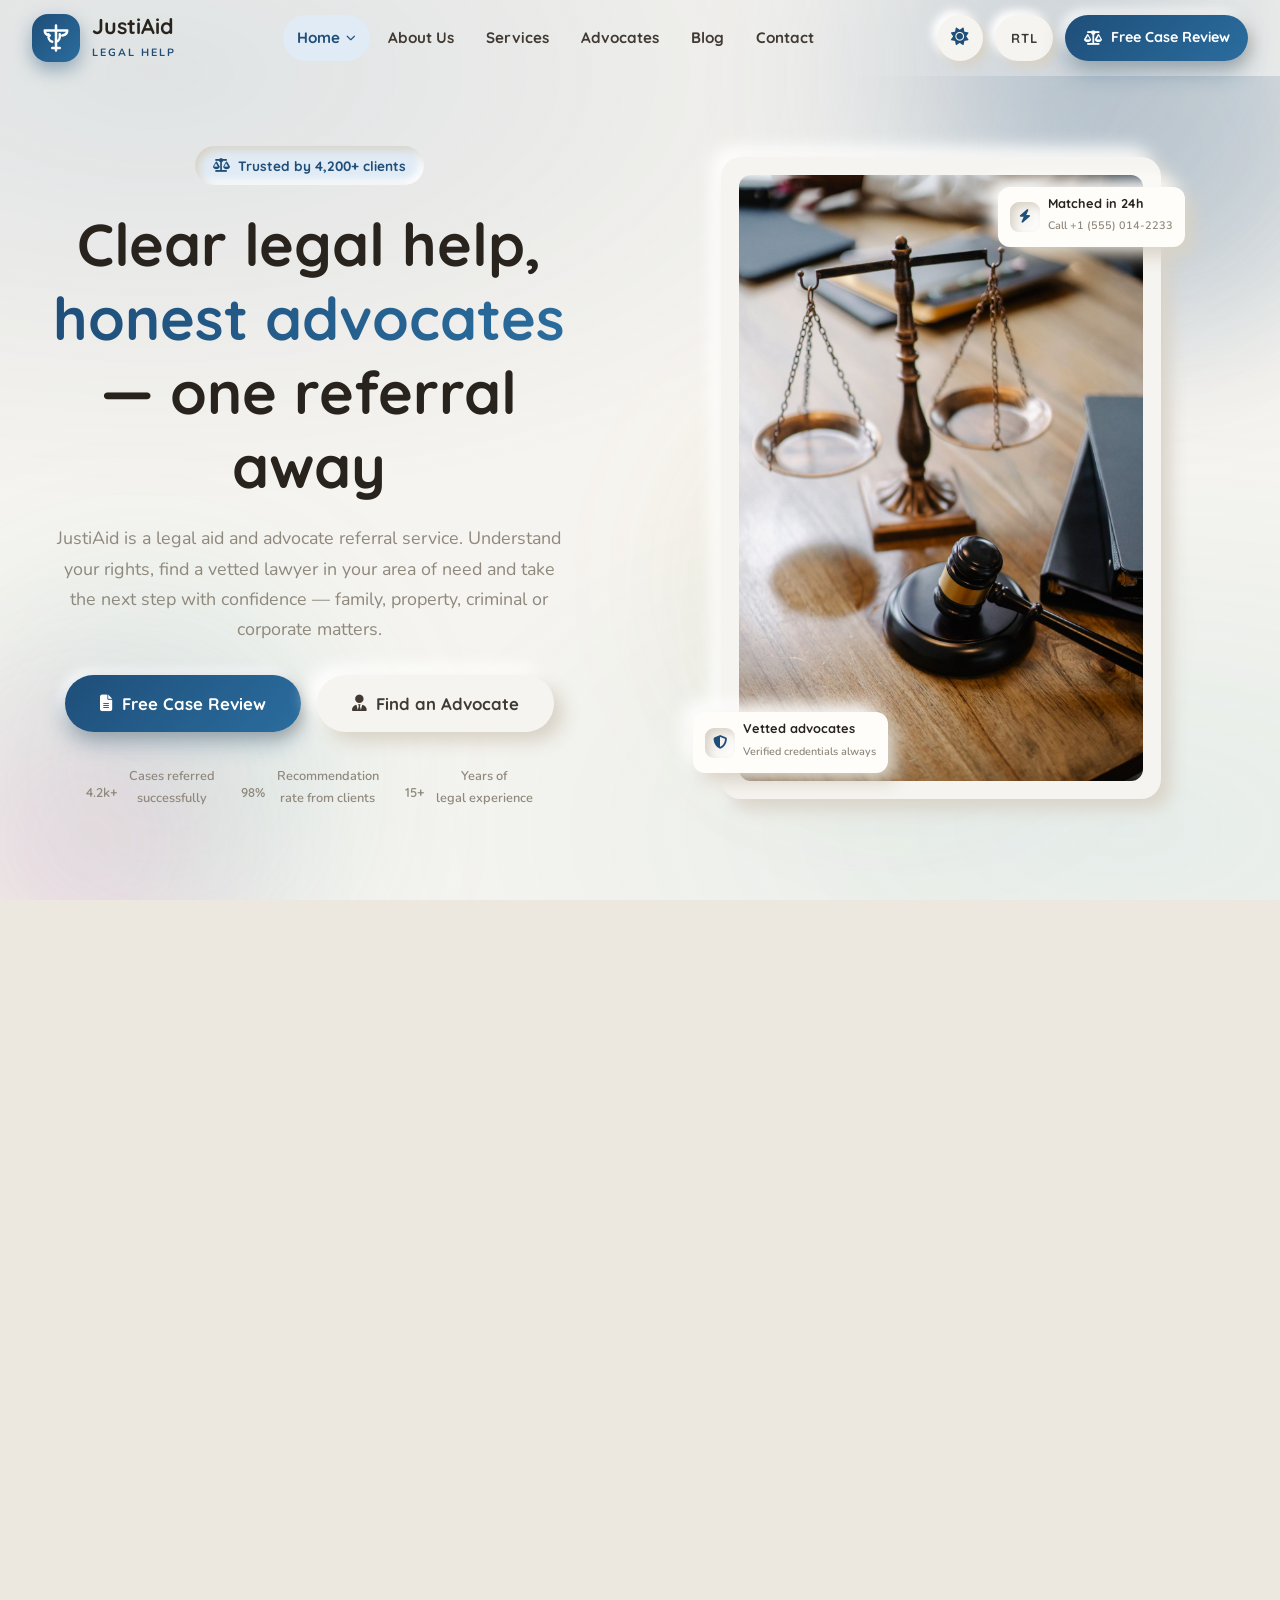
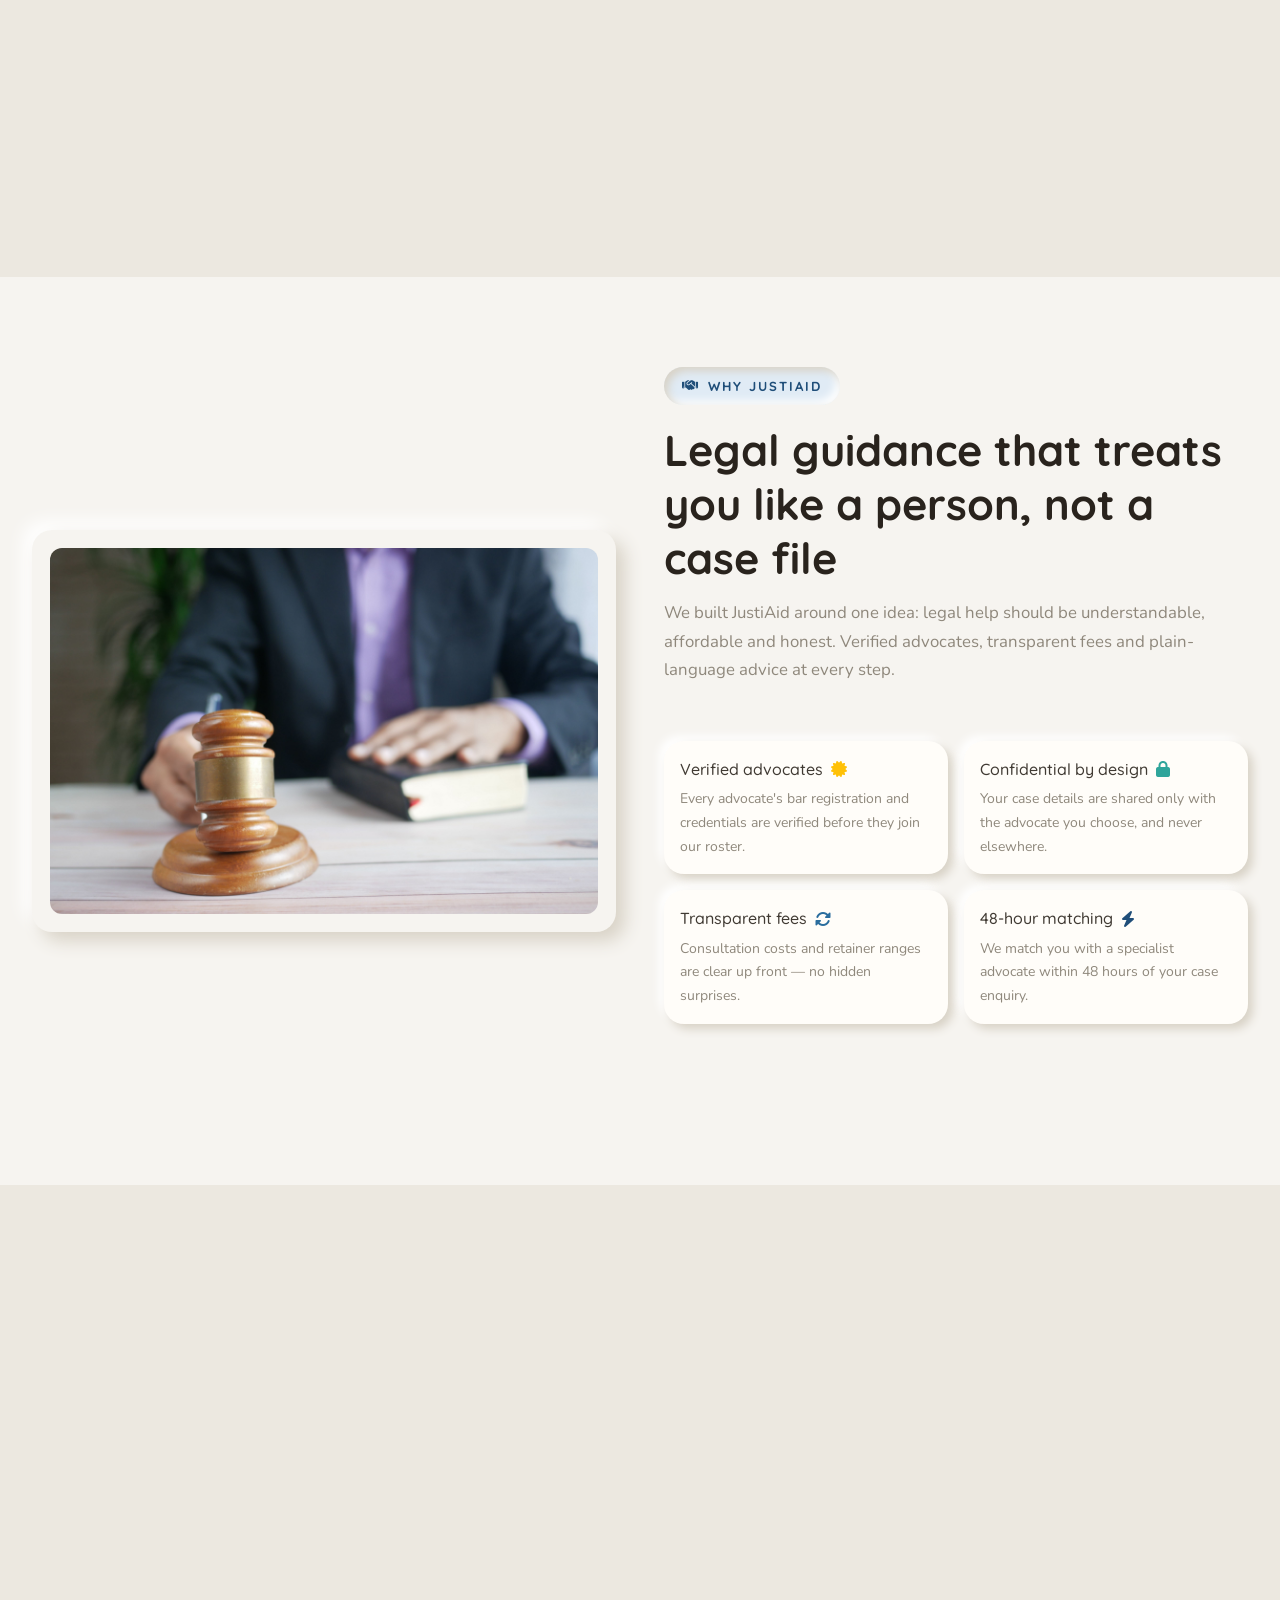
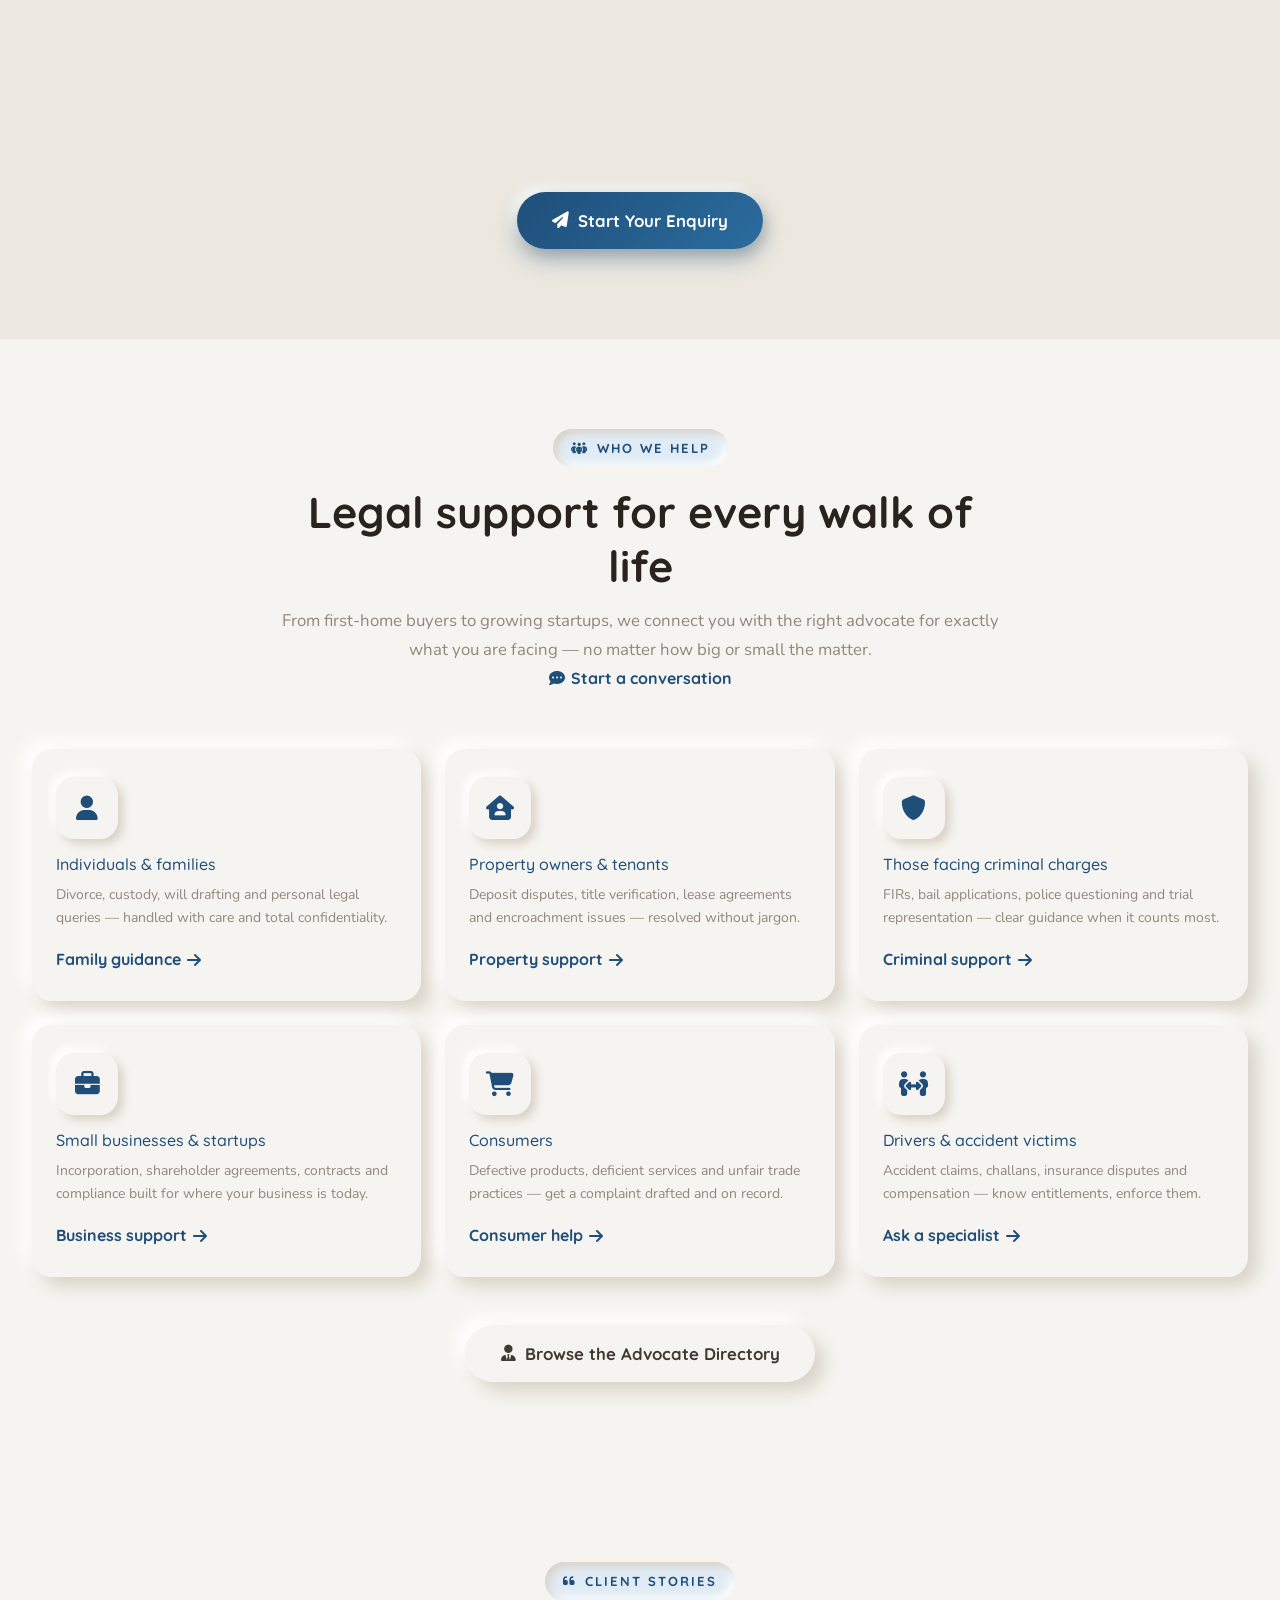
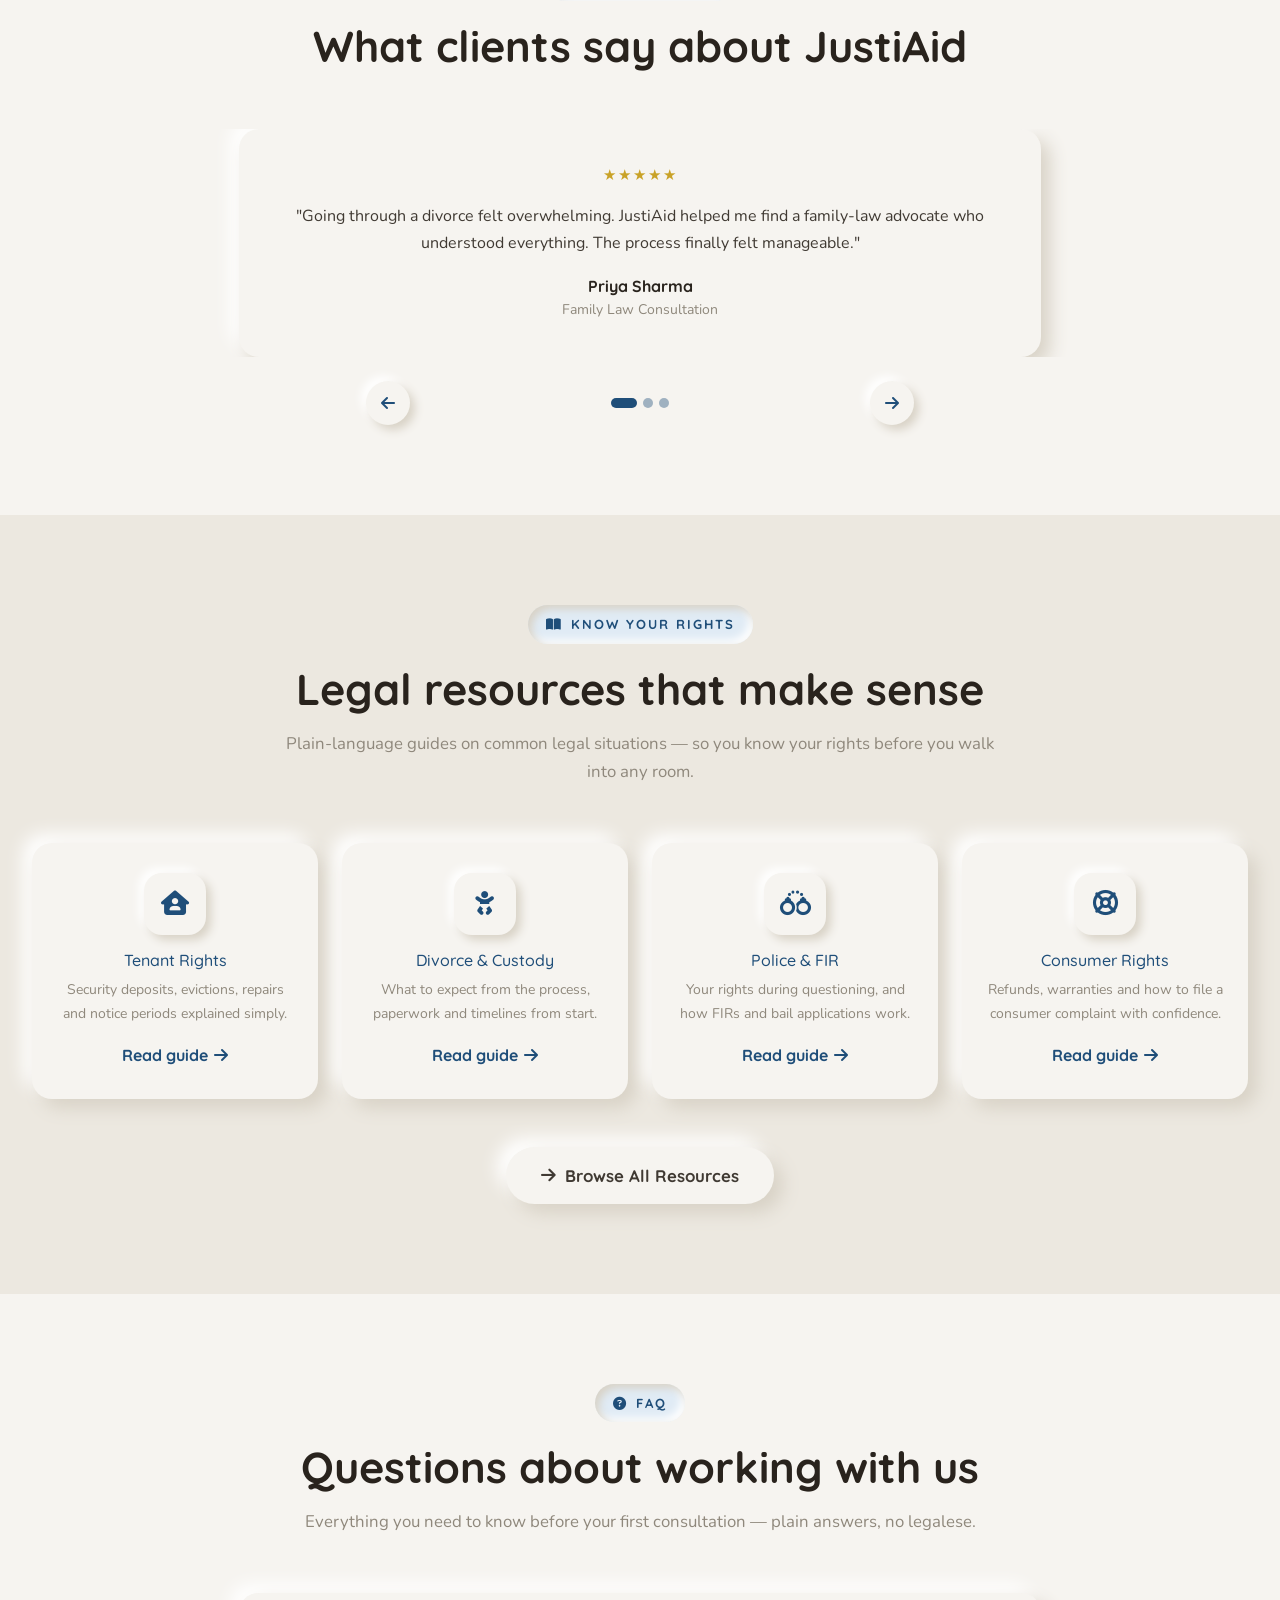
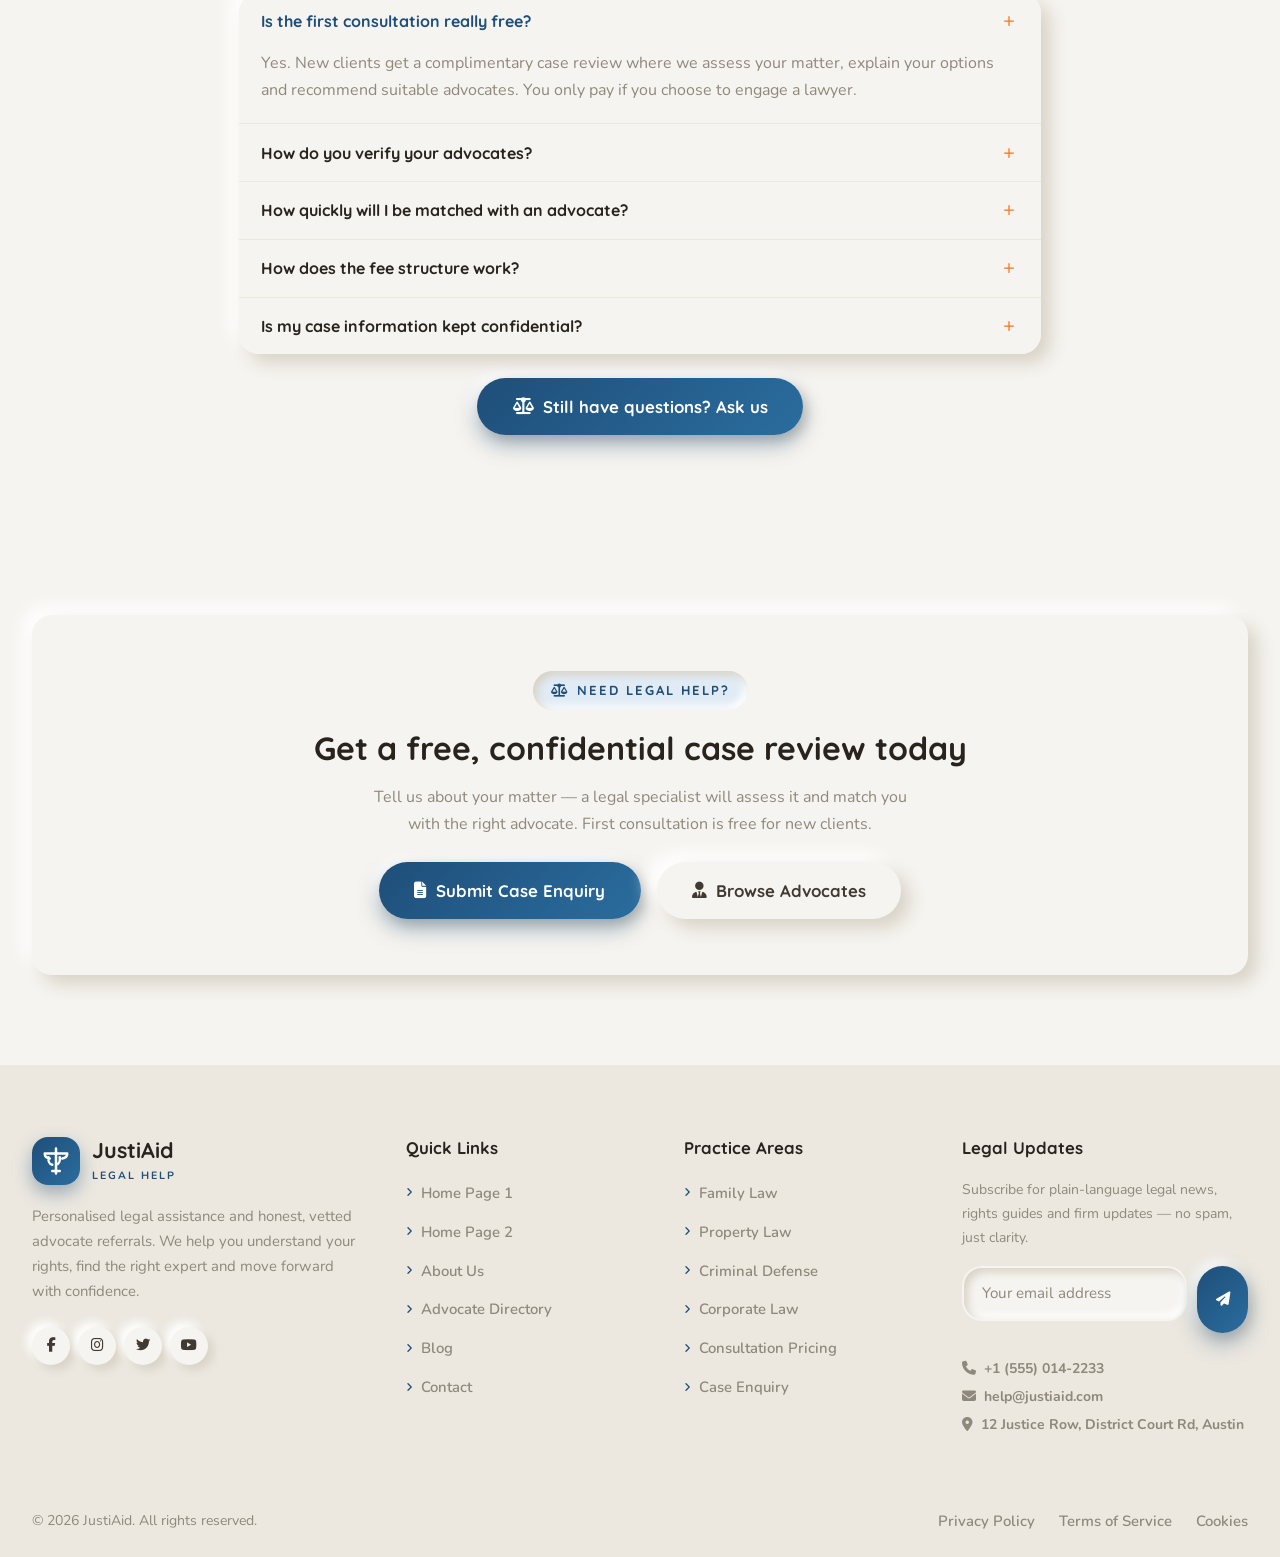
==== index.html @ cabdffeb "Initial commit" ====
<!DOCTYPE html>
<html lang="en">

<head>
  <meta charset="UTF-8">
  <meta name="viewport" content="width=device-width, initial-scale=1.0">
  <title>JustiAid — Legal Aid &amp; Advocate Referral Service | Home Page 1</title>
  <meta name="description"
    content="JustiAid legal aid template. Personalised legal assistance, vetted advocate referrals, family, property, criminal and corporate law. Neumorphic, responsive, RTL-ready HTML template.">
  <meta name="keywords" content="legal template, advocate referral, law firm, lawyer directory, legal aid, HTML template">
  <meta property="og:title" content="JustiAid — Legal Aid & Advocate Referral Template">
  <meta property="og:description"
    content="A modern multipurpose template for legal aid and advocate referral services. Light & dark, RTL-ready, fully responsive.">
  <meta property="og:type" content="website">
  <link rel="icon" type="image/svg+xml" href="assets/images/logo.svg">

  <script>
    (function () {
      var t = null;
      try { t = localStorage.getItem('theme'); } catch (e) { }
      if (!t) t = (window.matchMedia && window.matchMedia('(prefers-color-scheme: dark)').matches) ? 'dark' : 'light';
      document.documentElement.setAttribute('data-theme', t);
    })();
  </script>

  <!--
    RTL support: add dir="rtl" and the matching language code, e.g.
    <html lang="ar" dir="rtl">  — all pages are fully RTL-compatible.
  -->

  <link rel="preconnect" href="https://fonts.googleapis.com">
  <link rel="preconnect" href="https://fonts.gstatic.com" crossorigin>
  <link
    href="https://fonts.googleapis.com/css2?family=Nunito:wght@400;600;700;800&family=Quicksand:wght@500;600;700&display=swap"
    rel="stylesheet">
  <link href="https://cdn.jsdelivr.net/npm/bootstrap@5.3.3/dist/css/bootstrap.min.css" rel="stylesheet">
  <link href="https://cdnjs.cloudflare.com/ajax/libs/font-awesome/6.5.2/css/all.min.css" rel="stylesheet">
  <link href="css/style.css" rel="stylesheet">
</head>

<body data-page="home-1">

  <div class="aurora-bg" aria-hidden="true">
    <span class="wave w1"></span>
    <span class="wave w2"></span>
    <span class="wave w3"></span>
    <span class="wave w4"></span>
  </div>

  <div id="preloader" aria-hidden="true">
    <img class="preloader-paw" src="assets/images/logo.svg" alt="Loading">
  </div>

  <div id="navbar"></div>

  <main>
    <!-- ================= HERO ================= -->
    <section class="hero" aria-label="Welcome to JustiAid">
      <div class="paws-bg" aria-hidden="true">
        <span class="blob b1"></span>
        <span class="blob b2"></span>
      </div>
      <div class="container">
        <div class="hero-inner">
          <div class="hero-copy reveal">
            <span class="hero-eyebrow"><i class="fa-solid fa-scale-balanced"></i> Trusted by 4,200+ clients</span>
            <h1>Clear legal help, <span class="grad">honest advocates</span> — one referral away</h1>
            <p class="hero-lead">JustiAid is a legal aid and advocate referral service. Understand your rights, find a
              vetted lawyer in your area of need and take the next step with confidence — family, property, criminal or
              corporate matters.</p>
            <div class="hero-cta">
              <a class="btn btn-accent btn-lg" href="contact.html#enquiry"><i class="fa-solid fa-file-lines"></i> Free
                Case Review</a>
              <a class="btn btn-ghost btn-lg" href="advocate-directory.html"><i class="fa-solid fa-user-tie"></i> Find an
                Advocate</a>
            </div>
            <div class="hero-stats">
              <div class="hero-stat"><b><span data-count="4.2" data-suffix="k+">0</span></b><span>Cases
                  referred<br>successfully</span></div>
              <div class="hero-stat"><b><span data-count="98" data-suffix="%">0</span></b><span>Recommendation<br>rate
                  from clients</span></div>
              <div class="hero-stat"><b><span data-count="15" data-suffix="+">0</span></b><span>Years of<br>legal
                  experience</span></div>
            </div>
          </div>
          <div class="hero-visual reveal">
            <div class="neu">
              <img src="assets/images/hero-justice.jpg" alt="Illustration of the scales of justice, gavel and law books">
            </div>
            <div class="hero-float-wrap">
              <div class="hero-float f1">
                <span class="f-ico"><i class="fa-solid fa-shield-halved"></i></span>
                <span><b>Vetted advocates</b><small>Verified credentials always</small></span>
              </div>
              <div class="hero-float f2">
                <span class="f-ico"><i class="fa-solid fa-bolt"></i></span>
                <span><b>Matched in 24h</b><small><a href="tel:+15550142233" class="contact-link">Call +1 (555) 014-2233</a></small></span>
              </div>
            </div>
          </div>
        </div>
      </div>
    </section>

    <!-- ================= PRACTICE AREAS ================= -->
    <section class="section bg-soft" aria-label="Practice areas">
      <div class="container">
        <div class="sec-head reveal">
          <span class="sec-eyebrow"><i class="fa-solid fa-gavel"></i> What we cover</span>
          <h2>Practice areas we specialise in</h2>
          <p>From family disputes to corporate contracts, our advocates cover the matters that matter most to your life
            and business.</p>
        </div>
        <div class="row g-4">
          <div class="col-md-6 col-lg-4 reveal">
            <a class="card-neu service-card" href="service-details.html?service=family-law">
              <span class="icon-box"><i class="fa-solid fa-scale-balanced"></i></span>
              <h3>Family Law</h3>
              <p>Divorce, custody, alimony and mutual consent. Sensitive guidance when families need it most.</p>
              <span class="card-link">Learn more <i class="fa-solid fa-arrow-right"></i></span>
            </a>
          </div>
          <div class="col-md-6 col-lg-4 reveal reveal-delay-1">
            <a class="card-neu service-card" href="service-details.html?service=property-law">
              <span class="icon-box"><i class="fa-solid fa-building-columns"></i></span>
              <h3>Property Law</h3>
              <p>Title verification, sale agreements, encroachments and registration made clear and dispute-free.</p>
              <span class="card-link">Learn more <i class="fa-solid fa-arrow-right"></i></span>
            </a>
          </div>
          <div class="col-md-6 col-lg-4 reveal reveal-delay-2">
            <a class="card-neu service-card" href="service-details.html?service=criminal-defense">
              <span class="icon-box"><i class="fa-solid fa-shield-halved"></i></span>
              <h3>Criminal Defense</h3>
              <p>Bail, trial representation, quashing of FIRs and honest advice on the road ahead.</p>
              <span class="card-link">Learn more <i class="fa-solid fa-arrow-right"></i></span>
            </a>
          </div>
          <div class="col-md-6 col-lg-4 reveal">
            <a class="card-neu service-card" href="service-details.html?service=corporate-law">
              <span class="icon-box"><i class="fa-solid fa-briefcase"></i></span>
              <h3>Corporate Law</h3>
              <p>Incorporation, contracts, compliance and dispute resolution built for growing businesses.</p>
              <span class="card-link">Learn more <i class="fa-solid fa-arrow-right"></i></span>
            </a>
          </div>
          <div class="col-md-6 col-lg-4 reveal reveal-delay-1">
            <a class="card-neu service-card" href="service-details.html?service=consumer-rights">
              <span class="icon-box"><i class="fa-solid fa-box-open"></i></span>
              <h3>Consumer Rights</h3>
              <p>Defective products, deficient services and unfair trade practices — draft your complaint with us.</p>
              <span class="card-link">Learn more <i class="fa-solid fa-arrow-right"></i></span>
            </a>
          </div>
          <div class="col-md-6 col-lg-4 reveal reveal-delay-2">
            <a class="card-neu service-card" href="contact.html#enquiry">
              <span class="icon-box"><i class="fa-solid fa-comments"></i></span>
              <h3>Legal Consultation</h3>
              <p>A confidential first conversation with a specialist to understand your options and next steps.</p>
              <span class="card-link">Book consultation <i class="fa-solid fa-arrow-right"></i></span>
            </a>
          </div>
        </div>
      </div>
    </section>

    <!-- ================= WHY CHOOSE US ================= -->
    <section class="section" aria-label="Why choose JustiAid">
      <div class="container">
        <div class="row align-items-center g-5">
          <div class="col-lg-6 reveal">
            <div class="neu" style="padding:18px">
              <img src="assets/images/pexels-towfiqu-barbhuiya-3440682-8693379.jpg" alt="Legal consultation with an advocate"
                style="border-radius:calc(var(--r-md) - 8px)">
            </div>
          </div>
          <div class="col-lg-6">
            <div class="sec-head left reveal">
              <span class="sec-eyebrow"><i class="fa-solid fa-handshake"></i> Why JustiAid</span>
              <h2>Legal guidance that treats you like a person, not a case file</h2>
              <p>We built JustiAid around one idea: legal help should be understandable, affordable and honest. Verified
                advocates, transparent fees and plain-language advice at every step.</p>
            </div>
            <div class="row g-3">
              <div class="col-sm-6 reveal">
                <div class="neu-flat p-3 h-100">
                  <h3 class="h6 mb-2 icon-flip-end"><i class="fa-solid fa-certificate text-warning me-2"></i>Verified advocates</h3>
                  <p class="small text-muted mb-0">Every advocate's bar registration and credentials are verified before
                    they join our roster.</p>
                </div>
              </div>
              <div class="col-sm-6 reveal reveal-delay-1">
                <div class="neu-flat p-3 h-100">
                  <h3 class="h6 mb-2 icon-flip-end"><i class="fa-solid fa-lock me-2" style="color:var(--teal)"></i>Confidential by
                    design</h3>
                  <p class="small text-muted mb-0">Your case details are shared only with the advocate you choose, and
                    never elsewhere.</p>
                </div>
              </div>
              <div class="col-sm-6 reveal">
                <div class="neu-flat p-3 h-100">
                  <h3 class="h6 mb-2 icon-flip-end"><i class="fa-solid fa-rotate me-2" style="color:var(--accent-2)"></i>Transparent
                    fees</h3>
                  <p class="small text-muted mb-0">Consultation costs and retainer ranges are clear up front — no hidden
                    surprises.</p>
                </div>
              </div>
              <div class="col-sm-6 reveal reveal-delay-1">
                <div class="neu-flat p-3 h-100">
                  <h3 class="h6 mb-2 icon-flip-end"><i class="fa-solid fa-bolt me-2" style="color:var(--accent)"></i>48-hour matching
                  </h3>
                  <p class="small text-muted mb-0">We match you with a specialist advocate within 48 hours of your case
                    enquiry.</p>
                </div>
              </div>
            </div>
            <a class="btn btn-accent mt-4 reveal" href="about.html"><i class="fa-solid fa-users"></i> Meet Our Team</a>
          </div>
        </div>
      </div>
    </section>

    <!-- ================= PROCESS ================= -->
    <section class="section bg-soft" aria-label="How the referral process works">
      <div class="container">
        <div class="sec-head reveal">
          <span class="sec-eyebrow"><i class="fa-solid fa-route"></i> How it works</span>
          <h2>From enquiry to advocate in 4 easy steps</h2>
        </div>
        <div class="row g-4">
          <div class="col-md-6 col-lg-3 reveal">
            <div class="card-neu step-card">
              <span class="step-num">1</span>
              <h3>Share your case</h3>
              <p>Send us a short, confidential summary of your legal matter using the case enquiry form.</p>
            </div>
          </div>
          <div class="col-md-6 col-lg-3 reveal reveal-delay-1">
            <div class="card-neu step-card">
              <span class="step-num">2</span>
              <h3>Free assessment</h3>
              <p>Our team reviews your query and pinpoints the right practice area and level of seniority.</p>
            </div>
          </div>
          <div class="col-md-6 col-lg-3 reveal reveal-delay-2">
            <div class="card-neu step-card">
              <span class="step-num">3</span>
              <h3>Match &amp; consult</h3>
              <p>We introduce you to a vetted advocate. Book a consultation and understand your options.</p>
            </div>
          </div>
          <div class="col-md-6 col-lg-3 reveal reveal-delay-3">
            <div class="card-neu step-card">
              <span class="step-num">4</span>
              <h3>Move forward</h3>
              <p>You decide whether to engage the advocate. We stay in touch to make sure things go smoothly.</p>
            </div>
          </div>
        </div>
        <div class="d-flex justify-content-center mt-5">
          <a class="btn btn-accent btn-lg" href="contact.html#enquiry"><i class="fa-solid fa-paper-plane"></i> Start Your
            Enquiry</a>
        </div>
      </div>
    </section>

    <!-- ================= WHO WE HELP ================= -->
    <section class="section" aria-label="Who we help">
      <div class="container">
        <a class="sec-head reveal d-block" href="contact.html#enquiry" style="text-decoration:none">
          <span class="sec-eyebrow"><i class="fa-solid fa-people-group"></i> Who we help</span>
          <h2>Legal support for every walk of life</h2>
          <p>From first-home buyers to growing startups, we connect you with the right advocate for exactly what you are
            facing — no matter how big or small the matter.</p>
          <span class="card-link"><i class="fa-solid fa-comment-dots"></i> Start a conversation</span>
        </a>
        <div class="row g-4">
          <div class="col-md-6 col-lg-4 reveal">
            <a class="card-neu h-100 d-flex flex-column" href="contact.html#enquiry" style="padding:28px 24px;text-decoration:none">
              <span class="icon-box mb-3"><i class="fa-solid fa-user"></i></span>
              <h3 class="h6 mb-2">Individuals &amp; families</h3>
              <p class="small text-muted mb-3">Divorce, custody, will drafting and personal legal queries — handled with
                care and total confidentiality.</p>
              <span class="card-link mt-auto">Family guidance <i class="fa-solid fa-arrow-right"></i></span>
            </a>
          </div>
          <div class="col-md-6 col-lg-4 reveal reveal-delay-1">
            <a class="card-neu h-100 d-flex flex-column" href="contact.html#enquiry" style="padding:28px 24px;text-decoration:none">
              <span class="icon-box mb-3"><i class="fa-solid fa-house-user"></i></span>
              <h3 class="h6 mb-2">Property owners &amp; tenants</h3>
              <p class="small text-muted mb-3">Deposit disputes, title verification, lease agreements and encroachment
                issues — resolved without jargon.</p>
              <span class="card-link mt-auto">Property support <i class="fa-solid fa-arrow-right"></i></span>
            </a>
          </div>
          <div class="col-md-6 col-lg-4 reveal reveal-delay-2">
            <a class="card-neu h-100 d-flex flex-column" href="contact.html#enquiry" style="padding:28px 24px;text-decoration:none">
              <span class="icon-box mb-3"><i class="fa-solid fa-shield"></i></span>
              <h3 class="h6 mb-2">Those facing criminal charges</h3>
              <p class="small text-muted mb-3">FIRs, bail applications, police questioning and trial representation —
                clear guidance when it counts most.</p>
              <span class="card-link mt-auto">Criminal support <i class="fa-solid fa-arrow-right"></i></span>
            </a>
          </div>
          <div class="col-md-6 col-lg-4 reveal">
            <a class="card-neu h-100 d-flex flex-column" href="contact.html#enquiry" style="padding:28px 24px;text-decoration:none">
              <span class="icon-box mb-3"><i class="fa-solid fa-briefcase"></i></span>
              <h3 class="h6 mb-2">Small businesses &amp; startups</h3>
              <p class="small text-muted mb-3">Incorporation, shareholder agreements, contracts and compliance built for
                where your business is today.</p>
              <span class="card-link mt-auto">Business support <i class="fa-solid fa-arrow-right"></i></span>
            </a>
          </div>
          <div class="col-md-6 col-lg-4 reveal reveal-delay-1">
            <a class="card-neu h-100 d-flex flex-column" href="contact.html#enquiry" style="padding:28px 24px;text-decoration:none">
              <span class="icon-box mb-3"><i class="fa-solid fa-cart-shopping"></i></span>
              <h3 class="h6 mb-2">Consumers</h3>
              <p class="small text-muted mb-3">Defective products, deficient services and unfair trade practices — get a
                complaint drafted and on record.</p>
              <span class="card-link mt-auto">Consumer help <i class="fa-solid fa-arrow-right"></i></span>
            </a>
          </div>
          <div class="col-md-6 col-lg-4 reveal reveal-delay-2">
            <a class="card-neu h-100 d-flex flex-column" href="contact.html#enquiry" style="padding:28px 24px;text-decoration:none">
              <span class="icon-box mb-3"><i class="fa-solid fa-people-arrows"></i></span>
              <h3 class="h6 mb-2">Drivers &amp; accident victims</h3>
              <p class="small text-muted mb-3">Accident claims, challans, insurance disputes and compensation — know
                entitlements, enforce them.</p>
              <span class="card-link mt-auto">Ask a specialist <i class="fa-solid fa-arrow-right"></i></span>
            </a>
          </div>
        </div>
        <div class="text-center mt-5">
          <a class="btn btn-ghost btn-lg" href="advocate-directory.html"><i class="fa-solid fa-user-tie"></i> Browse the Advocate Directory</a>
        </div>
      </div>
    </section>

    <!-- ================= TESTIMONIALS ================= -->
    <section class="section" aria-label="Testimonials">
      <div class="container">
        <div class="sec-head reveal">
          <span class="sec-eyebrow"><i class="fa-solid fa-quote-left"></i> Client stories</span>
          <h2>What clients say about JustiAid</h2>
        </div>
        <div id="testimonialCarousel" class="carousel slide" data-bs-ride="carousel" data-bs-interval="4000">
          <div class="carousel-inner">
            <div class="carousel-item active">
              <div class="row g-4 justify-content-center">
                <div class="col-md-10 col-lg-8">
                  <div class="card-neu t-card text-center">
                    <div class="stars">★★★★★</div>
                    <blockquote>"Going through a divorce felt overwhelming. JustiAid helped me find a family-law advocate
                      who understood everything. The process finally felt manageable."</blockquote>
                    <div class="t-user justify-content-center">
                      <span><b>Priya Sharma</b><small>Family Law Consultation</small></span>
                    </div>
                  </div>
                </div>
              </div>
            </div>
            <div class="carousel-item">
              <div class="row g-4 justify-content-center">
                <div class="col-md-10 col-lg-8">
                  <div class="card-neu t-card text-center">
                    <div class="stars">★★★★★</div>
                    <blockquote>"The property advocate I was referred to caught an encumbrance no one else noticed. That
                      alone saved me thousands. Worth every penny."</blockquote>
                    <div class="t-user justify-content-center">
                      <span><b>Marcus Lee</b><small>Property Law Matter</small></span>
                    </div>
                  </div>
                </div>
              </div>
            </div>
            <div class="carousel-item">
              <div class="row g-4 justify-content-center">
                <div class="col-md-10 col-lg-8">
                  <div class="card-neu t-card text-center">
                    <div class="stars">★★★★★</div>
                    <blockquote>"I was terrified after receiving a legal notice about my startup. The corporate advocate
                      explained everything in plain English and resolved it quickly."</blockquote>
                    <div class="t-user justify-content-center">
                      <span><b>Amelia Chen</b><small>Corporate Law Matter</small></span>
                    </div>
                  </div>
                </div>
              </div>
            </div>
          </div>
          <div class="d-flex justify-content-center align-items-center gap-3 mt-4">
            <button class="carousel-ctrl" type="button" data-bs-target="#testimonialCarousel" data-bs-slide="prev" aria-label="Previous review"><i class="fa-solid fa-arrow-left"></i></button>
            <div class="carousel-indicators mb-0 position-static">
              <button type="button" data-bs-target="#testimonialCarousel" data-bs-slide-to="0" class="active"
                aria-current="true" aria-label="Review 1"></button>
              <button type="button" data-bs-target="#testimonialCarousel" data-bs-slide-to="1"
                aria-label="Review 2"></button>
              <button type="button" data-bs-target="#testimonialCarousel" data-bs-slide-to="2"
                aria-label="Review 3"></button>
            </div>
            <button class="carousel-ctrl" type="button" data-bs-target="#testimonialCarousel" data-bs-slide="next" aria-label="Next review"><i class="fa-solid fa-arrow-right"></i></button>
          </div>
        </div>
      </div>
    </section>

    <!-- ================= KNOW YOUR RIGHTS / RESOURCES ================= -->
    <section class="section bg-soft" aria-label="Know your rights resources">
      <div class="container">
        <div class="sec-head reveal">
          <span class="sec-eyebrow"><i class="fa-solid fa-book-open"></i> Know your rights</span>
          <h2>Legal resources that make sense</h2>
          <p>Plain-language guides on common legal situations — so you know your rights before you walk into any room.</p>
        </div>
        <div class="row g-4">
          <div class="col-md-6 col-lg-3 reveal">
            <a class="card-neu resource-card h-100 text-center d-flex flex-column align-items-center justify-content-center" style="padding:30px 22px;text-decoration:none" href="blog-details.html?post=tenant-rights">
              <span class="icon-box mx-auto mb-3"><i class="fa-solid fa-house-user"></i></span>
              <h3 class="h6 mb-2">Tenant Rights</h3>
              <p class="small text-muted mb-0">Security deposits, evictions, repairs and notice periods explained simply.</p>
              <span class="card-link mt-3">Read guide <i class="fa-solid fa-arrow-right"></i></span>
            </a>
          </div>
          <div class="col-md-6 col-lg-3 reveal reveal-delay-1">
            <a class="card-neu resource-card h-100 text-center d-flex flex-column align-items-center justify-content-center" style="padding:30px 22px;text-decoration:none" href="blog-details.html?post=divorce-guide">
              <span class="icon-box mx-auto mb-3"><i class="fa-solid fa-baby"></i></span>
              <h3 class="h6 mb-2">Divorce &amp; Custody</h3>
              <p class="small text-muted mb-0">What to expect from the process, paperwork and timelines from start.</p>
              <span class="card-link mt-3">Read guide <i class="fa-solid fa-arrow-right"></i></span>
            </a>
          </div>
          <div class="col-md-6 col-lg-3 reveal reveal-delay-2">
            <a class="card-neu resource-card h-100 text-center d-flex flex-column align-items-center justify-content-center" style="padding:30px 22px;text-decoration:none" href="blog-details.html?post=police-rights">
              <span class="icon-box mx-auto mb-3"><i class="fa-solid fa-handcuffs"></i></span>
              <h3 class="h6 mb-2">Police &amp; FIR</h3>
              <p class="small text-muted mb-0">Your rights during questioning, and how FIRs and bail applications work.</p>
              <span class="card-link mt-3">Read guide <i class="fa-solid fa-arrow-right"></i></span>
            </a>
          </div>
          <div class="col-md-6 col-lg-3 reveal reveal-delay-3">
            <a class="card-neu resource-card h-100 text-center d-flex flex-column align-items-center justify-content-center" style="padding:30px 22px;text-decoration:none" href="blog-details.html?post=consumer-rights">
              <span class="icon-box mx-auto mb-3"><i class="fa-solid fa-life-ring"></i></span>
              <h3 class="h6 mb-2">Consumer Rights</h3>
              <p class="small text-muted mb-0">Refunds, warranties and how to file a consumer complaint with confidence.</p>
              <span class="card-link mt-3">Read guide <i class="fa-solid fa-arrow-right"></i></span>
            </a>
          </div>
        </div>
        <div class="d-flex justify-content-center mt-5">
          <a class="btn btn-ghost btn-lg" href="blog.html"><i class="fa-solid fa-arrow-right"></i> Browse All Resources</a>
        </div>
      </div>
    </section>

    <!-- ================= FAQ ================= -->
    <section class="section" aria-label="Frequently asked questions">
      <div class="container">
        <div class="sec-head reveal">
          <span class="sec-eyebrow"><i class="fa-solid fa-circle-question"></i> FAQ</span>
          <h2>Questions about working with us</h2>
          <p>Everything you need to know before your first consultation — plain answers, no legalese.</p>
        </div>
        <div class="row justify-content-center">
          <div class="col-lg-8 reveal">
            <div class="accordion accordion-gh" id="homeFaq">
              <div class="accordion-item">
                <h3 class="accordion-header">
                  <button class="accordion-button" type="button" data-bs-toggle="collapse" data-bs-target="#hfaq1" aria-expanded="true">
                    Is the first consultation really free?
                  </button>
                </h3>
                <div id="hfaq1" class="accordion-collapse collapse show" data-bs-parent="#homeFaq">
                  <div class="accordion-body">Yes. New clients get a complimentary case review where we assess your matter,
                    explain your options and recommend suitable advocates. You only pay if you choose to engage a lawyer.</div>
                </div>
              </div>
              <div class="accordion-item">
                <h3 class="accordion-header">
                  <button class="accordion-button collapsed" type="button" data-bs-toggle="collapse" data-bs-target="#hfaq2">
                    How do you verify your advocates?
                  </button>
                </h3>
                <div id="hfaq2" class="accordion-collapse collapse" data-bs-parent="#homeFaq">
                  <div class="accordion-body">Every advocate's bar registration, litigations and credentials are checked
                    before they join our roster. We also collect post-case feedback from clients so ratings stay honest.</div>
                </div>
              </div>
              <div class="accordion-item">
                <h3 class="accordion-header">
                  <button class="accordion-button collapsed" type="button" data-bs-toggle="collapse" data-bs-target="#hfaq3">
                    How quickly will I be matched with an advocate?
                  </button>
                </h3>
                <div id="hfaq3" class="accordion-collapse collapse" data-bs-parent="#homeFaq">
                  <div class="accordion-body">Most clients receive 2–3 advocate recommendations within 48 hours of
                    submitting their case enquiry. Urgent matters like bail applications are prioritised.</div>
                </div>
              </div>
              <div class="accordion-item">
                <h3 class="accordion-header">
                  <button class="accordion-button collapsed" type="button" data-bs-toggle="collapse" data-bs-target="#hfaq4">
                    How does the fee structure work?
                  </button>
                </h3>
                <div id="hfaq4" class="accordion-collapse collapse" data-bs-parent="#homeFaq">
                  <div class="accordion-body">Consultations and retainer ranges are agreed transparently with your advocate
                    before any engagement. There are no hidden charges and you always know the cost in advance.</div>
                </div>
              </div>
              <div class="accordion-item">
                <h3 class="accordion-header">
                  <button class="accordion-button collapsed" type="button" data-bs-toggle="collapse" data-bs-target="#hfaq5">
                    Is my case information kept confidential?
                  </button>
                </h3>
                <div id="hfaq5" class="accordion-collapse collapse" data-bs-parent="#homeFaq">
                  <div class="accordion-body">Always. Your case summary is shared only with the advocate you choose and
                    never with anyone else. We never sell or disclose your details.</div>
                </div>
              </div>
            </div>
          </div>
        </div>
        <div class="text-center mt-4">
          <a class="btn btn-accent btn-lg" href="contact.html#enquiry"><i class="fa-solid fa-scale-balanced"></i> Still have questions? Ask us</a>
        </div>
      </div>
    </section>

    <!-- ================= CTA ================= -->
    <section class="section" aria-label="Call to action">
      <div class="container">
        <div class="card-neu neu-lg text-center" style="padding:56px 24px">
          <span class="sec-eyebrow"><i class="fa-solid fa-scale-balanced"></i> Need legal help?</span>
          <h2 class="mb-3">Get a free, confidential case review today</h2>
          <p class="text-muted mb-4" style="max-width:560px;margin-inline:auto">Tell us about your matter — a legal
            specialist will assess it and match you with the right advocate. First consultation is free for new clients.</p>
          <div class="d-flex flex-wrap gap-3 justify-content-center">
            <a class="btn btn-accent btn-lg" href="contact.html#enquiry"><i class="fa-solid fa-file-lines"></i> Submit Case Enquiry</a>
            <a class="btn btn-ghost btn-lg" href="advocate-directory.html"><i class="fa-solid fa-user-tie"></i> Browse Advocates</a>
          </div>
        </div>
      </div>
    </section>
  </main>

  <div id="footer"></div>

  <button class="back-top" id="backTop" type="button" aria-label="Back to top"><i
      class="fa-solid fa-arrow-up"></i></button>

  <script src="https://cdn.jsdelivr.net/npm/bootstrap@5.3.3/dist/js/bootstrap.bundle.min.js"></script>
  <script src="js/navbar.js"></script>
  <script src="js/footer.js"></script>
  <script src="js/main.js"></script>
</body>

</html>
---- css/style.css ----
/* ==========================================================================
   JUSTICAID — Legal Aid & Advocate Referral Service Template
   Neomorphic UI · Dark/Light · RTL-ready · Bootstrap 5 base
   ========================================================================== */

:root {
  --bg: #f6f4f0;
  --bg-soft: #ece8e0;
  --card: #f6f4f0;
  --surface: #fffdf9;
  --text: #403a33;
  --text-muted: #8f887c;
  --heading: #29231d;
  --accent: #1f4e79;
  --accent-2: #2a6d9e;
  --gold: #c9a227;
  --teal: #2fa59b;
  --accent-rgb: 31, 78, 121;
  --bg-rgb: 246, 244, 240;
  --accent-soft: #e0ebf5;
  --shd: #d8d2c6;
  --shl: #ffffff;
  --r-sm: 12px;
  --r-md: 20px;
  --r-lg: 28px;
  --radius: var(--r-md);
  --shadow-1: 5px 5px 10px var(--shd), -5px -5px 10px var(--shl);
  --shadow-2: 9px 9px 18px var(--shd), -9px -9px 18px var(--shl);
  --shadow-3: 16px 16px 32px var(--shd), -16px -16px 32px var(--shl);
  --inset-1: inset 4px 4px 8px var(--shd), inset -4px -4px 8px var(--shl);
  --inset-2: inset 7px 7px 14px var(--shd), inset -7px -7px 14px var(--shl);
  --font-body: 'Nunito', sans-serif;
  --font-head: 'Quicksand', sans-serif;
  --nav-h: 76px;
  --nav-btn-h: 46px;
}

[data-theme="dark"] {
  --bg: #191b1f;
  --bg-soft: #121418;
  --card: #191b1f;
  --surface: #20232a;
  --text: #e8e6e0;
  --text-muted: #9a958a;
  --heading: #f6f4f0;
  --accent: #6f9fd8;
  --accent-2: #8cb4e0;
  --gold: #f0c24b;
  --teal: #57c5ba;
  --accent-rgb: 111, 159, 216;
  --bg-rgb: 25, 27, 31;
  --accent-soft: #22324a;
  --shd: #0a0b0d;
  --shl: #2b2f36;
  --shadow-1: 5px 5px 10px var(--shd), -5px -5px 10px var(--shl);
  --shadow-2: 9px 9px 18px var(--shd), -9px -9px 18px var(--shl);
  --shadow-3: 16px 16px 32px var(--shd), -16px -16px 32px var(--shl);
  --inset-1: inset 4px 4px 8px var(--shd), inset -4px -4px 8px var(--shl);
  --inset-2: inset 7px 7px 14px var(--shd), inset -7px -7px 14px var(--shl);
}

/* ============ Base ============ */
* { box-sizing: border-box; }

.text-muted { color: var(--text-muted) !important; }

html { scroll-behavior: smooth; }

body {
  margin: 0;
  font-family: var(--font-body);
  background: var(--bg);
  color: var(--text);
  line-height: 1.7;
  -webkit-font-smoothing: antialiased;
  overflow-x: hidden;
  transition: background .35s ease, color .35s ease;
}

h1, h2, h3, h4, h5, h6 {
  font-family: var(--font-head);
  color: var(--heading);
  font-weight: 700;
  line-height: 1.25;
}

a { color: var(--accent); text-decoration: none; transition: color .25s ease; }
a:hover { color: var(--accent-2); }
img { max-width: 100%; }
::selection { background: rgba(var(--accent-rgb), .35); }

:focus-visible { outline: 3px solid rgba(var(--accent-rgb), .5); outline-offset: 2px; }

/* Scrollbar */
::-webkit-scrollbar { width: 10px; }
::-webkit-scrollbar-track { background: var(--bg-soft); }
::-webkit-scrollbar-thumb { background: var(--shd); border-radius: 8px; }
::-webkit-scrollbar-thumb:hover { background: rgba(var(--accent-rgb), .6); }

.container { max-width: 1240px; }

.section { padding: 90px 0; position: relative; }
.section-sm { padding: 56px 0; }
.bg-soft { background: var(--bg-soft); }

/* ============ Preloader ============ */
#preloader {
  position: fixed; inset: 0; z-index: 99999;
  background: var(--bg);
  display: flex; align-items: center; justify-content: center;
  transition: opacity .5s ease, visibility .5s ease;
}
#preloader.hidden { opacity: 0; visibility: hidden; }
.preloader-paw { width: 64px; height: 64px; animation: paw-bounce 1s ease-in-out infinite; }

@keyframes paw-bounce {
  0%, 100% { transform: translateY(0) scale(1); }
  50% { transform: translateY(-16px) scale(1.08); }
}

/* ============ Section headers ============ */
.sec-head { text-align: center; max-width: 720px; margin: 0 auto 56px; }
.sec-eyebrow {
  display: inline-flex; align-items: center; gap: 8px;
  font-family: var(--font-head); font-weight: 700; font-size: .82rem;
  letter-spacing: 2px; text-transform: uppercase; color: var(--accent);
  background: var(--accent-soft);
  padding: 8px 18px; border-radius: 50px;
  box-shadow: var(--inset-1);
  margin-bottom: 18px;
}
.sec-head h2 { font-size: clamp(1.8rem, 3.4vw, 2.7rem); margin-bottom: 14px; }
.sec-head p { color: var(--text-muted); font-size: 1.05rem; margin: 0; }
.sec-head.left { text-align: left; margin-inline-start: 0; }

/* ============ Neumorphic primitives ============ */
.neu { background: var(--bg); box-shadow: var(--shadow-2); border-radius: var(--radius); }
.neu-lg { box-shadow: var(--shadow-3); }
.neu-inset { background: var(--bg); box-shadow: var(--inset-2); }
.neu-flat { background: var(--surface); border-radius: var(--radius); box-shadow: var(--shadow-1); }
.neu-pill { border-radius: 50px; }

.soft-t { transition: transform .35s ease, box-shadow .35s ease, background .35s ease; }
.soft-t:hover { transform: translateY(-6px); box-shadow: var(--shadow-3); }

/* ============ Buttons ============ */
.btn {
  font-family: var(--font-head); font-weight: 700; border: none;
  border-radius: 50px; padding: .72rem 1.6rem;
  transition: transform .3s ease, box-shadow .3s ease, background .3s ease, color .3s ease;
  display: inline-flex; align-items: center; justify-content: center; gap: 9px;
}
.btn-sm { padding: .5rem 1.15rem; font-size: .9rem; }
.btn-lg { padding: 1rem 2.2rem; font-size: 1.05rem; }

.btn-accent {
  color: #fff;
  background: linear-gradient(135deg, #1f4e79, #2a6d9e);
  box-shadow: 0 10px 22px rgba(31, 78, 121, .38), 5px 5px 12px var(--shd), -5px -5px 12px var(--shl);
}
.btn-accent:hover { color: #fff; transform: translateY(-3px); box-shadow: 0 16px 30px rgba(31, 78, 121, .45), 7px 7px 16px var(--shd), -7px -7px 16px var(--shl); }
[data-theme="dark"] .btn-accent { color: #fff; background: linear-gradient(135deg, #1f4e79, #2a6d9e); }
[data-theme="dark"] .btn-accent:hover { color: #fff; }
.btn-accent:active { transform: translateY(0) scale(.98); }

.btn-ghost {
  color: var(--text);
  background: var(--bg);
  box-shadow: var(--shadow-2);
}
.btn-ghost:hover { color: var(--accent); transform: translateY(-3px); box-shadow: var(--shadow-3); }
.btn-ghost:active { box-shadow: var(--inset-2); transform: scale(.98); }

.btn-outline-accent {
  color: var(--accent); background: transparent;
  border: 2px solid var(--accent);
}
.btn-outline-accent:hover { color: #fff; background: linear-gradient(135deg, #1f4e79, #2a6d9e); border-color: transparent; transform: translateY(-3px); }
[data-theme="dark"] .btn-outline-accent:hover { color: #fff; }

.btn-icon {
  width: 46px; height: 46px; padding: 0; border-radius: 50%;
  color: var(--text); background: var(--bg); box-shadow: var(--shadow-1);
}
.btn-icon:hover { color: var(--accent); transform: translateY(-2px); box-shadow: var(--shadow-2); }

.btn-block { width: 100%; }

/* ============ Navbar ============ */
#navbar { position: sticky; top: 0; z-index: 1030; }

.main-navbar {
  position: relative;
  height: var(--nav-h);
  transition: height .3s ease, box-shadow .3s ease, background .3s ease;
}
.main-navbar.scrolled {
  box-shadow: 0 4px 24px rgba(0,0,0,.08);
}
/* The blurred backdrop lives on a ::before layer, not on .main-navbar itself.
   Reason: backdrop-filter (like transform/filter) makes the element it's set
   on the "containing block" for any position:fixed descendants. .nav-collapse
   (the offcanvas menu) is a fixed-position child of .main-navbar, so putting
   backdrop-filter directly on .main-navbar was hijacking it: instead of being
   fixed to the viewport, the menu became fixed to the ~76px-tall navbar box,
   which is what caused the offcanvas panel / breadcrumb to render squashed
   and overlapping the hero on every page once the user scrolled. */
.main-navbar.scrolled::before {
  content: '';
  position: absolute; inset: 0;
  background: rgba(var(--bg-rgb), .86);
  -webkit-backdrop-filter: blur(14px); backdrop-filter: blur(14px);
  pointer-events: none;
  z-index: 0;
}
[data-theme="dark"] .main-navbar.scrolled::before { background: rgba(32, 36, 46, .86); }
.main-navbar .navbar-wrap { position: relative; z-index: 1; }

body.nav-open { overflow: hidden; }
body.admin-open { overflow: hidden; }

.navbar-wrap { display: flex; align-items: center; justify-content: space-between; height: var(--nav-h); gap: 18px; }

.brand { display: inline-flex; align-items: center; gap: 12px; flex-shrink: 0; }
.brand-logo {
  width: 48px; height: 48px; border-radius: 16px;
  background: linear-gradient(135deg, var(--accent), var(--accent-2));
  display: grid; place-items: center; color: #fff; font-size: 1.4rem;
  box-shadow: 0 8px 18px rgba(var(--accent-rgb), .4);
  transition: transform .3s ease;
}
.brand:hover .brand-logo { transform: rotate(-8deg) scale(1.05); }
.brand-name { font-family: var(--font-head); font-weight: 800; font-size: 1.35rem; color: var(--heading); line-height: 1.1; }
.brand-tag { display: block; font-size: .66rem; font-weight: 700; letter-spacing: 2px; text-transform: uppercase; color: var(--accent); }

.nav-collapse { display: flex; align-items: center; gap: 20px; flex: 1; }
.nav-collapse .nav-menu { flex: 1; justify-content: center; }
.nav-menu { display: flex; align-items: center; gap: 4px; margin: 0; padding: 0; list-style: none; }

.nav-menu > li { position: relative; }
.nav-menu > li > a {
  display: inline-flex; align-items: center; gap: 6px;
  padding: 10px 14px; border-radius: 50px;
  font-family: var(--font-head); font-weight: 700; font-size: .95rem; color: var(--text);
  transition: color .25s ease, background .25s ease, box-shadow .25s ease;
}
.nav-menu > li > a:hover, .nav-menu > li > a.active { color: var(--accent); background: var(--accent-soft); }
.nav-menu > li > a .caret { font-size: .6rem; transition: transform .3s ease; }

.has-dropdown:hover > a .caret { transform: rotate(180deg); }

.dropdown {
  position: absolute; top: calc(100% + 14px); left: 0; min-width: 230px;
  background: var(--surface);
  border-radius: var(--r-md);
  box-shadow: var(--shadow-3);
  padding: 10px; list-style: none; margin: 0;
  opacity: 0; visibility: hidden; transform: translateY(14px);
  transition: opacity .3s ease, transform .3s ease, visibility .3s ease;
  z-index: 99;
}
.has-dropdown:hover .dropdown,
.has-dropdown.open .dropdown { opacity: 1; visibility: visible; transform: translateY(0); }
.dropdown::before {
  content: ''; position: absolute; top: -10px; left: 26px; width: 20px; height: 20px;
  background: var(--surface); transform: rotate(45deg); border-radius: 4px;
}
.dropdown a {
  display: flex; align-items: center; gap: 10px;
  padding: 10px 14px; border-radius: var(--r-sm);
  color: var(--text); font-weight: 600; font-size: .92rem;
  transition: background .2s ease, color .2s ease, transform .2s ease;
}
.dropdown a:hover { background: var(--accent-soft); color: var(--accent); transform: translateX(4px); }
.dropdown a .d-ico { width: 32px; height: 32px; border-radius: 10px; background: var(--bg); box-shadow: var(--shadow-1); display: grid; place-items: center; font-size: .9rem; color: var(--accent); flex-shrink: 0; }
.dropdown a .d-sub { display: block; font-size: .72rem; font-weight: 600; color: var(--text-muted); }

.nav-actions { display: flex; align-items: center; gap: 12px; }
.nav-actions-bar { display: none; }
.nav-user { display: inline-flex; align-items: center; gap: 8px; font-family: var(--font-head); font-weight: 700; font-size: .92rem; color: var(--accent); white-space: nowrap; height: var(--nav-btn-h); }
.nav-user i { font-size: 1.15rem; }
[data-auth-logout] { white-space: nowrap; }

/* All header buttons (theme, RTL, hamburger, login/sign up/sign out) share
   the same height so the header row reads as one consistent, aligned strip. */
.theme-toggle,
.rtl-toggle,
.nav-toggle,
.nav-actions .btn {
  height: var(--nav-btn-h);
  box-sizing: border-box;
}

.theme-toggle {
  width: var(--nav-btn-h); border-radius: 50%;
  border: none; cursor: pointer;
  background: var(--bg); color: var(--accent); font-size: 1.1rem;
  box-shadow: var(--shadow-1);
  display: grid; place-items: center;
  transition: box-shadow .3s ease, transform .3s ease;
}
.theme-toggle:hover { box-shadow: var(--shadow-2); transform: rotate(20deg); }
.theme-toggle:active { box-shadow: var(--inset-1); }
.theme-toggle .icon-moon { display: none; }
[data-theme="dark"] .theme-toggle .icon-moon { display: inline; }
[data-theme="dark"] .theme-toggle .icon-sun { display: none; }

.rtl-toggle {
  width: auto; min-width: 58px; padding: 0 14px;
  border-radius: 50px; border: none; cursor: pointer;
  background: var(--bg); color: var(--text);
  font-family: var(--font-head); font-weight: 700; font-size: .82rem; letter-spacing: 1px;
  box-shadow: var(--shadow-1);
  display: inline-flex; align-items: center; justify-content: center; gap: 7px;
  transition: box-shadow .3s ease, transform .3s ease, color .3s ease;
}
.rtl-toggle:hover { box-shadow: var(--shadow-2); color: var(--accent); transform: translateY(-2px); }
.rtl-toggle:active { box-shadow: var(--inset-1); }

.nav-toggle {
  display: none;
  width: var(--nav-btn-h); border-radius: 14px; border: none; cursor: pointer;
  background: var(--bg); box-shadow: var(--shadow-1); color: var(--text);
  font-size: 1.2rem; align-items: center; justify-content: center;
}

/* .btn's own vertical padding would otherwise make it shorter/taller than
   the pill/circle toggles next to it in the header — pin it to match. */
.nav-actions .btn { padding-top: 0; padding-bottom: 0; }

/* Force the navbar "Free Case Review" accent button text to white so nothing
   (Bootstrap .btn default, the site-wide a { color } rule, or a theme) can
   override it back to a dark/black colour. */
.nav-actions .btn-accent,
.nav-actions .btn-accent:hover { color: #fff !important; }
[data-theme="dark"] .nav-actions .btn-accent,
[data-theme="dark"] .nav-actions .btn-accent:hover { color: #fff !important; }

@media (max-width: 1199.98px) {
  .nav-toggle { display: flex; }
  .nav-actions-bar { display: flex; margin-inline-start: auto; }
  .nav-collapse .nav-actions .theme-toggle,
  .nav-collapse .nav-actions .rtl-toggle { display: none; }
  .nav-collapse {
    position: absolute; top: calc(100% + 6px); left: 0; right: 0;
    width: 100%;
    background: var(--surface);
    box-shadow: var(--shadow-3);
    flex-direction: column; align-items: stretch; justify-content: flex-start;
    padding: 16px 18px 24px; gap: 6px;
    opacity: 0; visibility: hidden; transform: translateY(-10px);
    transition: opacity .3s ease, transform .3s ease, visibility .3s ease;
    z-index: 1045;
    overflow-y: auto;
    max-height: calc(100dvh - var(--nav-h) - 12px);
    border-radius: 0 0 var(--r-lg) var(--r-lg);
  }
  [dir="rtl"] .nav-collapse { left: 0; right: 0; }
  body.nav-open .nav-collapse { opacity: 1; visibility: visible; transform: translateY(0); }
  body.nav-open .navbar-wrap { z-index: 1046; }

  /* Keep the header row tight and hamburger truly inline with the logo,
     vertically centred and flush right — no stray gap pushing it away. */
  .main-navbar .navbar-wrap { align-items: center; gap: 10px; }
  .nav-toggle { margin-inline: 0; align-self: center; }
  .nav-menu { flex-direction: column; align-items: stretch; gap: 2px; }
  .nav-menu > li > a { width: 100%; border-radius: var(--r-sm); }
  .dropdown { position: static; opacity: 1; visibility: visible; transform: none; box-shadow: none; background: transparent; padding: 0 6px; display: none; max-height: none; }
  .has-dropdown.open .dropdown { display: block; }
  .dropdown::before { display: none; }
  .dropdown a { background: var(--bg); margin-bottom: 6px; }
  .nav-actions { flex-direction: row; margin-top: 12px; justify-content: space-between; }
  .nav-actions .btn { flex: 1; }
  .navbar-wrap > .nav-actions { margin-top: 0; }
  .nav-backdrop {
    position: fixed; inset: 0; background: rgba(0,0,0,.45); z-index: 1040;
    opacity: 0; visibility: hidden; transition: opacity .3s ease, visibility .3s ease;
  }
  body.nav-open .nav-backdrop { opacity: 1; visibility: visible; }

  /* Mobile navbar: fully solid background so page content/images never show
     through (the global .scrolled::before blur layer is made opaque too). */
  .main-navbar { background: var(--bg); }
  .main-navbar.scrolled::before { background: var(--bg); -webkit-backdrop-filter: none; backdrop-filter: none; }
  [data-theme="dark"] .main-navbar.scrolled::before { background: var(--bg); }

  /* Hamburger: solid accent fill, white icon, clearly visible and easy to tap.
     display:grid + place-items:center pins the icon dead-center; the button
     stays vertically centred in the row and flush against the right edge. */
  .nav-toggle {
    display: grid; place-items: center;
    background: linear-gradient(135deg, var(--accent), var(--accent-2));
    color: #fff;
    box-shadow: 0 8px 18px rgba(var(--accent-rgb), .35);
    border: none;
    flex-shrink: 0;
    align-self: center;
    cursor: pointer;
    padding: 0;
    line-height: 1;
  }
  .nav-toggle svg { display: block; }
  .nav-toggle .ico-close { display: none; }
  body.nav-open .nav-toggle .ico-open { display: none; }
  body.nav-open .nav-toggle .ico-close { display: block; }
  [data-theme="dark"] .nav-toggle { color: #fff; }
  .nav-toggle:active { transform: scale(.92); }
  .nav-toggle:focus-visible { outline: 3px solid rgba(var(--accent-rgb), .5); outline-offset: 2px; }
}

/* ============ Hero ============ */
.hero { position: relative; padding: 70px 0 90px; overflow: hidden; }
.hero-inner { display: grid; grid-template-columns: .95fr 1.05fr; align-items: center; gap: 48px; }

/* Hero copy is center-aligned (text, buttons and stats) within its column,
   on every breakpoint — not just the stacked mobile layout. */
.hero-copy { text-align: center; }

.hero-eyebrow {
  display: inline-flex; align-items: center; gap: 8px;
  background: var(--accent-soft); color: var(--accent);
  font-weight: 800; font-family: var(--font-head); font-size: .85rem;
  padding: 8px 18px; border-radius: 50px; box-shadow: var(--inset-1); margin-bottom: 22px;
}
.hero h1 { font-size: clamp(2.3rem, 5vw, 3.7rem); font-weight: 800; margin-bottom: 20px; }
.hero h1 .grad { background: linear-gradient(120deg, var(--accent), var(--accent-2)); -webkit-background-clip: text; background-clip: text; -webkit-text-fill-color: transparent; color: transparent; }
.hero-lead { color: var(--text-muted); font-size: 1.12rem; max-width: 520px; margin-bottom: 30px; margin-inline: auto; }
.hero-cta { display: flex; flex-wrap: wrap; gap: 16px; margin-bottom: 34px; justify-content: center; }

.hero-stats { display: flex; flex-wrap: wrap; gap: 26px; justify-content: center; }
.hero-stat { display: flex; align-items: center; gap: 12px; }
.hero-stat b { font-family: var(--font-head); font-size: 1.5rem; color: var(--heading); display: block; line-height: 1; }
.hero-stat span { font-size: .8rem; color: var(--text-muted); font-weight: 600; }

.hero-visual { position: relative; max-width: 440px; margin-inline: auto; }
.hero-visual .neu { padding: 18px; position: relative; z-index: 2; }
.hero-visual img { border-radius: calc(var(--r-md) - 8px); display: block; width: 100%; }
.hero-float {
  position: absolute; z-index: 3;
  background: var(--surface);
  border-radius: var(--r-sm);
  box-shadow: var(--shadow-2);
  padding: 9px 12px;
  display: flex; align-items: center; gap: 8px;
  animation: floaty 5s ease-in-out infinite;
}
.hero-float.f1 { bottom: 26px; left: -28px; }
.hero-float.f2 { top: 30px; right: -24px; animation-delay: 1.4s; }
.hero-float .f-ico {
  width: 30px; height: 30px; border-radius: 9px; flex-shrink: 0;
  display: grid; place-items: center; font-size: .85rem; color: var(--accent);
  background: var(--bg); box-shadow: var(--inset-1);
}
.hero-float b { display: block; font-family: var(--font-head); color: var(--heading); font-size: .8rem; line-height: 1.2; }
.hero-float small { color: var(--text-muted); font-size: .68rem; font-weight: 600; }

@keyframes floaty {
  0%, 100% { transform: translateY(0); }
  50% { transform: translateY(-12px); }
}

/* Paws animated background */
.paws-bg { position: absolute; inset: 0; z-index: 0; overflow: hidden; pointer-events: none; }
.paws-bg .paw {
  position: absolute; opacity: .5; animation: floaty 8s ease-in-out infinite;
  filter: drop-shadow(4px 6px 8px rgba(0,0,0,.12));
}
.paws-bg .blob { position: absolute; border-radius: 50%; filter: blur(70px); opacity: .5; animation: blob-drift 14s ease-in-out infinite alternate; }
.paws-bg .blob.b1 { width: 380px; height: 380px; background: rgba(var(--accent-rgb), .35); top: -120px; right: -80px; }
.paws-bg .blob.b2 { width: 300px; height: 300px; background: rgba(236, 72, 153, .22); bottom: -90px; left: -60px; animation-delay: 3s; }

@keyframes blob-drift {
  from { transform: translate(0,0) scale(1); }
  to { transform: translate(40px, 30px) scale(1.12); }
}

/* ============ Aurora animated background (soft light waves) ============ */
.aurora-bg {
  position: fixed; inset: 0; z-index: -1; overflow: hidden;
  pointer-events: none;
  background:
    radial-gradient(110% 80% at 12% 8%, rgba(var(--accent-rgb), .10), transparent 60%),
    radial-gradient(100% 75% at 88% 92%, rgba(47, 165, 155, .08), transparent 60%);
}
.aurora-bg .wave {
  position: absolute; border-radius: 50%;
  filter: blur(90px); opacity: .5;
  will-change: transform, opacity;
  animation: aurora-sway 26s ease-in-out infinite alternate;
}
.aurora-bg .w1 { width: 540px; height: 540px; top: -160px; right: -120px; background: radial-gradient(circle at 30% 30%, rgba(var(--accent-rgb), .5), rgba(31, 78, 121, 0) 70%); }
.aurora-bg .w2 { width: 460px; height: 460px; bottom: -140px; left: -110px; background: radial-gradient(circle at 60% 40%, rgba(47, 165, 155, .42), rgba(47, 165, 155, 0) 70%); animation-duration: 32s; animation-delay: -8s; }
.aurora-bg .w3 { width: 400px; height: 400px; top: 42%; left: 52%; background: radial-gradient(circle at 50% 50%, rgba(245, 179, 1, .34), rgba(245, 179, 1, 0) 70%); animation-duration: 38s; animation-delay: -16s; }
.aurora-bg .w4 { width: 340px; height: 340px; bottom: 14%; right: 14%; background: radial-gradient(circle at 40% 60%, rgba(var(--accent-rgb), .36), rgba(31, 78, 121, 0) 70%); animation-duration: 30s; animation-delay: -12s; }

@keyframes aurora-sway {
  0%   { transform: translate3d(0, 0, 0) scale(1) rotate(0deg); opacity: .38; }
  50%  { transform: translate3d(46px, -54px, 0) scale(1.16) rotate(14deg); opacity: .66; }
  100% { transform: translate3d(-34px, 42px, 0) scale(.92) rotate(-10deg); opacity: .44; }
}

@media (prefers-reduced-motion: reduce) {
  .aurora-bg .wave { animation: none; }
}

main { position: relative; z-index: 1; }

/* ============ Cards / services ============ */
.card-neu {
  background: var(--bg);
  border: none;
  border-radius: var(--radius);
  box-shadow: var(--shadow-2);
  transition: transform .35s ease, box-shadow .35s ease;
  height: 100%;
}
.card-neu:hover { transform: translateY(-8px); box-shadow: var(--shadow-3); }

aside .card-neu { height: auto; }
aside.card-neu { height: auto; box-shadow: none; transform: none; }
aside.card-neu:hover { transform: none; box-shadow: var(--shadow-2); }

/* Sticky blog / page sidebar */
.sidebar-sticky { position: sticky; top: 90px; }
.sidebar-sticky .card-neu { margin-bottom: 20px; }

.icon-box {
  width: 62px; height: 62px; border-radius: 18px;
  display: grid; place-items: center; font-size: 1.55rem;
  color: var(--accent); background: var(--bg);
  box-shadow: var(--shadow-1);
  transition: all .35s ease;
}
.card-neu:hover .icon-box { color: #fff; background: linear-gradient(135deg, var(--accent), var(--accent-2)); box-shadow: 0 10px 20px rgba(var(--accent-rgb), .4); transform: rotate(-6deg) scale(1.06); }

.service-card { padding: 30px 26px; display: flex; flex-direction: column; }
.service-card h3 { font-size: 1.18rem; margin: 18px 0 10px; }
.service-card p { color: var(--text-muted); font-size: .94rem; }
.card-link { font-weight: 700; font-family: var(--font-head); color: var(--accent); display: inline-flex; align-items: center; gap: 6px; }
.card-link:hover { color: var(--accent-2); }
.service-card .card-link:hover { color: var(--accent-2); }
.service-card > div:last-child:has(.card-link) { margin-top: auto; }

/* Clickable whole-card links (service + resource cards as anchors) */
a.service-card,
a.resource-card { display: flex; flex-direction: column; text-decoration: none; }
a.service-card:hover,
a.resource-card:hover { transform: translateY(-8px); box-shadow: var(--shadow-3); }
a.service-card .card-link,
a.resource-card .card-link { text-decoration: none; }
a.service-card h3,
a.service-card p,
a.resource-card h3,
a.resource-card p { color: inherit; }

/* Blog / resource cards with image thumb */
.blog-card { padding: 0; overflow: hidden; display: flex; flex-direction: column; }
.blog-card .card-thumb {
  aspect-ratio: 4/2.5; overflow: hidden; background: var(--bg);
  border-radius: calc(var(--radius) - 4px) calc(var(--radius) - 4px) 0 0;
}
.blog-card .card-thumb img { width: 100%; height: 100%; object-fit: cover; display: block; transition: transform .45s ease; }
.blog-card:hover .card-thumb img { transform: scale(1.045); }
.blog-card .card-body-neu { padding: 24px; display: flex; flex-direction: column; flex: 1; }
.blog-card .card-body-neu .card-link { margin-top: auto; }

/* Clear "Book" + "View details" CTA pair on each service card */
.service-card-actions {
  margin-top: auto; padding-top: 16px;
  display: flex; align-items: center; justify-content: space-between; flex-wrap: wrap; gap: 12px;
}
.service-card-actions .btn { white-space: nowrap; }

.badge-soft {
  display: inline-flex; align-items: center; gap: 6px;
  background: var(--accent-soft); color: var(--accent);
  font-weight: 700; font-family: var(--font-head); font-size: .76rem;
  padding: 5px 12px; border-radius: 50px;
}

/* Feature / process steps */
.step-card { text-align: center; padding: 34px 22px; position: relative; }
.step-num {
  width: 58px; height: 58px; margin: 0 auto 18px; border-radius: 50%;
  display: grid; place-items: center;
  font-family: var(--font-head); font-weight: 800; font-size: 1.3rem; color: var(--accent);
  background: var(--bg); box-shadow: var(--inset-1);
}
.step-card h3 { font-size: 1.08rem; margin-bottom: 8px; }
.step-card p { color: var(--text-muted); font-size: .92rem; margin: 0; }

/* ============ Tabs & pills ============ */
.nav-pill-wrap { display: flex; flex-wrap: wrap; gap: 14px; justify-content: center; margin-bottom: 44px; }
.nav-pill {
  border: none; cursor: pointer;
  font-family: var(--font-head); font-weight: 700; font-size: .95rem;
  color: var(--text); background: var(--bg);
  padding: 12px 24px; border-radius: 50px;
  box-shadow: var(--shadow-1);
  transition: all .3s ease;
  display: inline-flex; align-items: center; gap: 9px;
}
.nav-pill:hover { color: var(--accent); transform: translateY(-2px); }
.nav-pill.active { color: #fff; background: linear-gradient(135deg, var(--accent), var(--accent-2)); box-shadow: 0 10px 20px rgba(var(--accent-rgb), .38); }

/* ============ Pricing ============ */
.price-toggle { display: flex; align-items: center; justify-content: center; gap: 16px; margin-bottom: 40px; font-family: var(--font-head); font-weight: 700; color: var(--text); }
.switch {
  position: relative; width: 62px; height: 32px; border-radius: 50px;
  background: var(--bg); box-shadow: var(--inset-1); border: none; cursor: pointer;
}
.switch::after {
  content: ''; position: absolute; top: 4px; left: 5px;
  width: 24px; height: 24px; border-radius: 50%;
  background: linear-gradient(135deg, var(--accent), var(--accent-2));
  box-shadow: 0 4px 8px rgba(var(--accent-rgb), .4);
  transition: transform .3s cubic-bezier(.77,0,.18,1);
}
.switch.on::after { transform: translateX(28px); }

.price-card { padding: 40px 30px; text-align: center; position: relative; overflow: hidden; }
.price-card.popular { box-shadow: 0 24px 50px rgba(var(--accent-rgb), .25), var(--shadow-3); }
.price-flag {
  position: absolute; top: 18px; right: -40px; transform: rotate(45deg);
  background: linear-gradient(135deg, var(--accent), var(--accent-2));
  color: #fff; font-size: .7rem; font-weight: 800; font-family: var(--font-head);
  padding: 6px 48px; letter-spacing: 1px;
}
.price-card .amount { font-family: var(--font-head); font-size: 2.6rem; font-weight: 800; color: var(--heading); }
.price-card .amount small { font-size: 1rem; color: var(--text-muted); font-weight: 600; }
.price-card ul { list-style: none; margin: 24px 0; padding: 0; text-align: left; }
.price-card ul li { padding: 9px 0; color: var(--text); font-size: .95rem; display: flex; align-items: center; gap: 10px; }
.price-card ul li .ck { color: var(--teal); font-weight: 800; }
.price-card ul li.disabled { color: var(--text-muted); text-decoration: line-through; }

/* ============ Testimonials ============ */
.t-card { padding: 34px 28px; height: 100%; }
.t-card .stars { color: var(--gold); font-size: .95rem; letter-spacing: 2px; margin-bottom: 14px; }
.t-card blockquote { color: var(--text); font-size: 1rem; margin: 0 0 20px; }
.t-user { display: flex; align-items: center; gap: 14px; }
.t-user img { width: 54px; height: 54px; border-radius: 50%; object-fit: cover; box-shadow: var(--shadow-1); }
.t-user b { font-family: var(--font-head); color: var(--heading); display: block; line-height: 1.2; }
.t-user small { color: var(--text-muted); }

.carousel-indicators [data-bs-target] { width: 10px; height: 10px; border-radius: 50%; background-color: var(--accent); opacity: .4; border: none; }
.carousel-indicators .active { opacity: 1; width: 26px; border-radius: 10px; }
.carousel-ctrl {
  width: 44px; height: 44px; border-radius: 50%;
  display: grid; place-items: center;
  color: var(--accent); background: var(--bg);
  border: none; box-shadow: var(--shadow-1); cursor: pointer;
  transition: all .3s ease;
}
.carousel-ctrl:hover { color: #fff; background: linear-gradient(135deg, var(--accent), var(--accent-2)); box-shadow: 0 8px 16px rgba(var(--accent-rgb), .35); transform: translateY(-2px); }

/* ============ Blog cards ============ */
.blog-card { overflow: hidden; }
.blog-card .thumb { position: relative; overflow: hidden; }
.blog-card .thumb img { transition: transform .6s ease; aspect-ratio: 16/10; object-fit: cover; width: 100%; }
.blog-card:hover .thumb img { transform: scale(1.08); }
.blog-card .date-chip {
  position: absolute; bottom: 14px; left: 14px; z-index: 2;
  background: var(--surface); color: var(--heading);
  font-family: var(--font-head); font-weight: 700; font-size: .78rem;
  padding: 6px 12px; border-radius: 50px; box-shadow: var(--shadow-1);
}
.blog-card .body { padding: 22px 22px 24px; }
.blog-card h3 { font-size: 1.12rem; }
.blog-card h3 a { color: var(--heading); }
.blog-card h3 a:hover { color: var(--accent); }
.blog-meta { display: flex; flex-wrap: wrap; gap: 14px; color: var(--text-muted); font-size: .8rem; font-weight: 600; margin-bottom: 10px; }

/* ============ Pagination ============ */
.pagination { flex-wrap: nowrap; gap: 6px; }
.pagination .page-link {
  min-width: 42px; text-align: center;
  color: var(--text); background: var(--card);
  border: 1px solid var(--bg-soft); border-radius: 10px;
  font-weight: 600; padding: .5rem .8rem;
}
.pagination .page-link:hover { color: var(--accent); border-color: var(--accent); }
.pagination .page-item.active .page-link {
  color: #fff; border-color: transparent;
  background: linear-gradient(135deg, var(--accent), var(--accent-2));
  box-shadow: 0 8px 18px rgba(var(--accent-rgb), .35);
}
[dir="rtl"] .pagination .page-item:first-child .page-link i { transform: scaleX(-1); }
[dir="rtl"] .pagination .page-item:last-child .page-link i { transform: scaleX(-1); }

/* ============ Forms ============ */
.field {
  width: 100%;
  background: var(--bg);
  border: 2px solid transparent;
  border-radius: var(--r-md);
  box-shadow: var(--inset-1);
  padding: .8rem 1.1rem;
  font-family: var(--font-body); font-size: .95rem; color: var(--text);
  transition: border-color .3s ease, box-shadow .3s ease;
}
.field::placeholder { color: var(--text-muted); }
.field:focus { outline: none; border-color: var(--accent); box-shadow: var(--inset-1), 0 0 0 4px rgba(var(--accent-rgb), .16); }
select.field { appearance: none; -webkit-appearance: none; background-image: linear-gradient(45deg, transparent 50%, var(--text-muted) 50%), linear-gradient(135deg, var(--text-muted) 50%, transparent 50%); background-position: calc(100% - 20px) 50%, calc(100% - 14px) 50%; background-size: 6px 6px, 6px 6px; background-repeat: no-repeat; }
[dir="rtl"] select.field { background-position: 14px 50%, 20px 50%; }
[dir="rtl"] input[type="tel"],
[dir="rtl"] input[type="date"],
[dir="rtl"] input[type="time"] {
  direction: rtl;
  text-align: right;
}
.field-wrap { position: relative; }
.field-wrap > .field-icon {
  position: absolute; right: 1.05rem; top: 50%; transform: translateY(-50%);
  color: var(--text-muted); font-size: .95rem; pointer-events: none; z-index: 1;
}
.field-wrap > .field { padding-right: 2.8rem; }
input[type="date"]::-webkit-calendar-picker-indicator,
input[type="time"]::-webkit-calendar-picker-indicator {
  display: none;
}
[dir="rtl"] .field-wrap > .field-icon { right: auto; left: 1.05rem; }
[dir="rtl"] .field-wrap > .field { padding-right: 1.1rem; padding-left: 2.8rem; }

.form-label { font-family: var(--font-head); font-weight: 700; font-size: .88rem; color: var(--heading); margin-bottom: 8px; }
.form-hint { font-size: .78rem; color: var(--text-muted); margin-top: 6px; }
.input-group-wrap .field { border-radius: var(--r-md); }
.blog-search { position: relative; }
.blog-search .field { padding-right: 2.8rem; }
.blog-search > i {
  position: absolute; top: 50%; right: 1.05rem; transform: translateY(-50%);
  color: var(--accent); font-size: .95rem; pointer-events: none;
}
[dir="rtl"] .blog-search .field { padding-right: 1.1rem; padding-left: 2.8rem; }
[dir="rtl"] .blog-search > i { right: auto; left: 1.05rem; }
.is-invalid-msg { display: none; color: #ef4444; font-size: .8rem; font-weight: 600; margin-top: 6px; }
.field.invalid { border-color: #ef4444; box-shadow: var(--inset-1), 0 0 0 4px rgba(239,68,68,.15); }

/* Inline field error messages */
.is-invalid-msg {
  display: none; margin-top: 6px;
  font-size: .78rem; font-weight: 700; color: #ef4444;
  font-family: var(--font-head);
}
.field.invalid ~ .is-invalid-msg,
input.invalid ~ .is-invalid-msg,
.col-12:has(input.invalid) .is-invalid-msg { display: block; }

/* Success tick mark message */
.form-done-tick {
  display: inline-grid; place-items: center;
  width: 48px; height: 48px; border-radius: 50%;
  background: linear-gradient(135deg, #2fa59b, #27977e);
  color: #fff; font-size: 1.4rem;
  margin-bottom: 10px;
  box-shadow: 0 8px 18px rgba(47, 165, 155, .35);
}

.check-label { display: flex; align-items: flex-start; gap: 10px; color: var(--text-muted); font-size: .9rem; cursor: pointer; }
.check-label input { width: 19px; height: 19px; accent-color: var(--accent); margin-top: 3px; flex-shrink: 0; }
.check-label input.invalid { outline: 2px solid #ef4444; outline-offset: 2px; border-radius: 4px; }

/* ============ Page header / breadcrumb ============ */
.page-header { padding: 72px 0 58px; position: relative; overflow: hidden; margin-bottom: 48px; text-align: center;
  background: linear-gradient(rgba(var(--bg-rgb), .7), rgba(var(--bg-rgb), .7)), url('../assets/images/banner.jpg') center/cover no-repeat; }
.page-header > .container, .hero > .container { position: relative; z-index: 1; }
html[data-theme="light"] .page-header .text-muted { color: #444 !important; }
html[data-theme="light"] .page-header .breadcrumb a { color: #444; }
.page-header h1 { font-size: clamp(2rem, 4vw, 2.9rem); font-weight: 800; margin-bottom: 12px; }
.breadcrumb { --bs-breadcrumb-divider: '›'; margin: 0; justify-content: center; }
.breadcrumb a { color: var(--text-muted); font-weight: 600; }
.breadcrumb a:hover { color: var(--accent); }
.breadcrumb .active { color: var(--accent); font-weight: 600; }

/* Page header without background image (centered) */
.page-header-plain { background: none; text-align: center; padding: 44px 0 20px; margin-bottom: 8px; }
.page-header-plain .breadcrumb { justify-content: center; }

/* Service details hero animation */
.sd-hero {
  background: linear-gradient(120deg, var(--accent-soft), rgba(var(--accent-rgb), .18), var(--accent-soft));
  background-size: 220% 220%;
  animation: sd-bg-pan 14s ease-in-out infinite;
}
.sd-hero .sec-eyebrow { animation: sd-pulse 3s ease-in-out infinite; }
.sd-hero h1 { animation: sd-glow 3.5s ease-in-out infinite; }
@keyframes sd-pulse { 0%, 100% { color: var(--accent); } 50% { color: var(--accent-2); } }
@keyframes sd-glow { 0%, 100% { filter: drop-shadow(0 0 0 rgba(var(--accent-rgb), 0)); } 50% { filter: drop-shadow(0 8px 22px rgba(var(--accent-rgb), .35)); } }
@keyframes sd-bg-pan { 0% { background-position: 0% 50%; } 50% { background-position: 100% 50%; } 100% { background-position: 0% 50%; } }

/* ============ FAQ accordion ============ */
.accordion-gh { border-radius: var(--radius); box-shadow: var(--shadow-2); overflow: hidden; background: var(--bg); }
.accordion-gh .accordion-item { background: transparent; border: none; }
.accordion-gh .accordion-button {
  background: var(--bg); color: var(--heading);
  font-family: var(--font-head); font-weight: 700; font-size: 1rem;
  box-shadow: none; padding: 1.15rem 1.4rem;
}
.accordion-gh .accordion-button:not(.collapsed) { color: var(--accent); box-shadow: none; }
.accordion-gh .accordion-button::after { background-image: url("data:image/svg+xml,%3Csvg xmlns='http://www.w3.org/2000/svg' width='16' height='16' fill='%23f97316' viewBox='0 0 16 16'%3E%3Cpath d='M8 4a.5.5 0 0 1 .5.5v3h3a.5.5 0 0 1 0 1h-3v3a.5.5 0 0 1-1 0v-3h-3a.5.5 0 0 1 0-1h3v-3A.5.5 0 0 1 8 4z'/%3E%3C/svg%3E"); }
.accordion-gh .accordion-body { color: var(--text-muted); padding: 0 1.4rem 1.2rem; }
.accordion-gh .accordion-item + .accordion-item { border-top: 1px solid var(--bg-soft); }

/* ============ Tables ============ */
.table-gh { --bs-table-bg: transparent; --bs-table-color: var(--text); --bs-table-border-color: var(--bg-soft); }
.table-gh th { font-family: var(--font-head); font-weight: 700; color: var(--heading); }
.table-gh td, .table-gh th { padding: .9rem 1rem; vertical-align: middle; }

/* ============ Before / After slider ============ */
.ba-wrap { position: relative; border-radius: var(--radius); overflow: hidden; box-shadow: var(--shadow-3); aspect-ratio: 16/12; }
.ba-wrap img { position: absolute; inset: 0; width: 100%; height: 100%; object-fit: cover; display: block; }
.ba-after { clip-path: inset(0 0 0 var(--ba-pos, 50%)); }
.ba-handle {
  position: absolute; top: 0; bottom: 0; left: var(--ba-pos, 50%); width: 3px;
  background: #fff; box-shadow: 0 0 12px rgba(0,0,0,.35); transform: translateX(-50%);
  cursor: ew-resize; touch-action: none; z-index: 5;
}
.ba-handle::after {
  content: '⇆'; position: absolute; top: 50%; left: 50%; transform: translate(-50%,-50%);
  width: 46px; height: 46px; border-radius: 50%;
  background: var(--surface); color: var(--accent);
  display: grid; place-items: center; font-size: 1.15rem; font-weight: 800;
  box-shadow: var(--shadow-2);
}
.ba-label { position: absolute; top: 14px; padding: 6px 14px; border-radius: 50px; font-family: var(--font-head); font-weight: 700; font-size: .78rem; letter-spacing: 1px; z-index: 4; color: #fff; }
.ba-label.before { left: 14px; background: rgba(0,0,0,.45); }
.ba-label.after { right: 14px; background: rgba(var(--accent-rgb), .85); }

/* ============ Team / groomer ============ */
.team-card { padding: 26px; text-align: center; }
.team-card .avatar { width: 160px; height: 160px; margin: 0 auto 18px; border-radius: var(--r-md); overflow: hidden; box-shadow: var(--shadow-2); padding: 6px; }
.team-card .avatar img { width: 100%; height: 100%; object-fit: cover; border-radius: calc(var(--r-md) - 6px); }
.team-card h3 { font-size: 1.1rem; margin-bottom: 2px; }
.team-card .role { color: var(--accent); font-weight: 700; font-family: var(--font-head); font-size: .82rem; letter-spacing: 1px; text-transform: uppercase; }
.team-card .socials { display: flex; gap: 10px; justify-content: center; margin-top: 14px; }
.soc {
  width: 38px; height: 38px; border-radius: 50%;
  display: grid; place-items: center; font-size: .9rem;
  background: var(--bg); color: var(--text); box-shadow: var(--shadow-1);
  transition: all .3s ease;
}
.soc:hover { color: #fff; background: linear-gradient(135deg, var(--accent), var(--accent-2)); box-shadow: 0 8px 16px rgba(var(--accent-rgb), .35); transform: translateY(-3px); }

/* ============ Gallery / filters ============ */
.filter-btn { font-family: var(--font-head); font-weight: 700; font-size: .88rem; padding: 8px 18px; border-radius: 50px; border: none; cursor: pointer; background: var(--bg); color: var(--text); box-shadow: var(--shadow-1); transition: all .3s ease; }
.filter-btn:hover { color: var(--accent); }
.filter-btn.active { color: #fff; background: linear-gradient(135deg, var(--accent), var(--accent-2)); box-shadow: 0 8px 18px rgba(var(--accent-rgb), .35); }
.gal-item { border-radius: var(--radius); overflow: hidden; box-shadow: var(--shadow-2); position: relative; display: block; }
.gal-item img { aspect-ratio: 1/1; object-fit: cover; width: 100%; transition: transform .6s ease; }
.gal-item:hover img { transform: scale(1.1); }
.gal-item .gal-cap {
  position: absolute; inset: 0; display: flex; align-items: flex-end;
  padding: 18px; background: linear-gradient(transparent 40%, rgba(0,0,0,.55));
  color: #fff; font-family: var(--font-head); font-weight: 700; font-size: .95rem;
  opacity: 0; transition: opacity .35s ease;
}
.gal-item:hover .gal-cap { opacity: 1; }

/* ============ Contact / info cards ============ */
.info-card { padding: 28px 24px; display: flex; gap: 18px; align-items: flex-start; height: 100%; }
.info-card .icon-box { width: 54px; height: 54px; border-radius: 16px; font-size: 1.3rem; flex-shrink: 0; }
.info-card h3 { font-size: 1.05rem; margin-bottom: 6px; }
.info-card p { color: var(--text-muted); font-size: .92rem; margin: 0; }
.info-card a { color: var(--text); font-weight: 600; }
.info-card a:hover { color: var(--accent); }

.map-frame { border-radius: var(--radius); overflow: hidden; box-shadow: var(--inset-2); height: 420px; }
.map-frame iframe { width: 100%; height: 100%; border: 0; display: block; filter: saturate(.9); }

/* ============ Auth pages ============ */
/* Auth pages have no header bar (see .auth-topbar), so the wrap uses the
   full viewport height instead of subtracting --nav-h. */
.auth-wrap { min-height: 100vh; display: grid; place-items: center; padding: 28px 0; position: relative; }

/* Floating theme/RTL controls for auth pages — replaces the full header. */
.auth-topbar {
  position: fixed; top: 22px; inset-inline-end: 22px; z-index: 1030;
  display: flex; align-items: center; gap: 12px;
}
.auth-wrap .container { display: grid; place-items: center; }
.auth-card { width: 100%; max-width: 460px; padding: 26px 26px; }
.auth-card .position-relative > .field { padding-inline-end: 2.7rem; }
.pw-toggle {
  position: absolute; top: 50%; transform: translateY(-50%);
  inset-inline-end: 6px;
  width: 32px; height: 32px; padding: 0; border: none; cursor: pointer;
  display: grid; place-items: center;
  background: transparent; color: var(--text-muted); border-radius: 50%;
  font-size: .9rem;
}
.pw-toggle:hover { color: var(--accent); background: var(--bg-soft); }
.auth-card .auth-brand { display: flex; justify-content: center; margin: 0 auto 16px; }
.auth-card h2 { font-size: 1.5rem; margin-bottom: 4px; text-align: center; }
.auth-card .auth-sub { text-align: center; color: var(--text-muted); margin-bottom: 16px; font-size: .9rem; }
.auth-card .field { padding: .6rem .9rem; font-size: .9rem; }
.auth-card .form-label { font-size: .82rem; margin-bottom: 5px; }
.auth-card .mb-3, .auth-card .mb-4 { margin-bottom: .8rem !important; }
.auth-card .row.g-3 { --bs-gutter-y: .8rem; }
.auth-card .btn-lg { padding: .72rem 1.4rem; font-size: .95rem; }
.auth-card .auth-alt { text-align: center; margin-top: 14px; color: var(--text-muted); font-size: .88rem; }
.divider { display: flex; align-items: center; gap: 14px; color: var(--text-muted); font-size: .82rem; margin: 14px 0; }
.divider::before, .divider::after { content: ''; flex: 1; height: 1px; background: var(--shd); }

/* ============ Coming soon / 404 ============ */
.center-page { min-height: calc(100vh - var(--nav-h)); display: grid; place-items: center; text-align: center; padding: 60px 0; position: relative; overflow: hidden;
  background: linear-gradient(rgba(var(--bg-rgb), .82), rgba(var(--bg-rgb), .82)), url('../assets/images/banner.jpg') center/cover no-repeat; }
.countdown { display: flex; justify-content: center; gap: 18px; margin: 34px 0; flex-wrap: wrap; }
.count-box { width: 92px; padding: 18px 8px; border-radius: var(--r-md); background: var(--bg); box-shadow: var(--shadow-2); }
.count-box b { font-family: var(--font-head); font-size: 2.1rem; color: var(--heading); display: block; line-height: 1; }
.count-box span { font-size: .72rem; letter-spacing: 2px; text-transform: uppercase; color: var(--text-muted); font-weight: 700; }
.big-404 { font-family: var(--font-head); font-weight: 800; font-size: clamp(6rem, 16vw, 11rem); line-height: 1; background: linear-gradient(120deg, var(--accent), var(--accent-2)); -webkit-background-clip: text; background-clip: text; -webkit-text-fill-color: transparent; color: transparent; }

/* ============ Footer ============ */
.main-footer { padding: 72px 0 0; position: relative; overflow: hidden; }

/* Clickable call / email links */
.contact-link { color: var(--text-muted); text-decoration: none; transition: color .25s ease; }
.contact-link:hover { color: var(--accent); text-decoration: underline; }
.footer-top { display: grid; grid-template-columns: 1.4fr 1fr 1fr 1.2fr; gap: 40px; padding-bottom: 48px; }
.footer-brand p { color: var(--text-muted); font-size: .93rem; margin: 18px 0 22px; }
.footer-head { font-family: var(--font-head); font-weight: 700; color: var(--heading); font-size: 1.05rem; margin-bottom: 20px; }
.footer-links { list-style: none; margin: 0; padding: 0; display: grid; gap: 11px; }
.footer-links a { color: var(--text-muted); font-size: .93rem; font-weight: 600; display: inline-flex; align-items: center; gap: 8px; }
.footer-links a:hover { color: var(--accent); transform: translateX(4px); }
.footer-links a i { font-size: .65rem; color: var(--accent); }
.footer-news .field { margin-bottom: 12px; }
.news-form { display: flex; gap: 10px; }
.footer-bottom { border-top: 1px solid var(--bg-soft); padding: 22px 0; display: flex; flex-wrap: wrap; gap: 14px; align-items: center; justify-content: space-between; }
.footer-bottom p { margin: 0; color: var(--text-muted); font-size: .88rem; }
.footer-paws { position: absolute; bottom: -40px; right: -30px; opacity: .07; width: 260px; pointer-events: none; }

/* ============ Back to top ============ */
.back-top {
  position: fixed; right: 26px; bottom: 26px; z-index: 1000;
  width: 50px; height: 50px; border-radius: 50%; border: none; cursor: pointer;
  background: var(--bg); color: var(--accent); font-size: 1.15rem;
  box-shadow: var(--shadow-2);
  display: grid; place-items: center;
  opacity: 0; visibility: hidden; transform: translateY(14px);
  transition: all .35s ease;
}
.back-top.show { opacity: 1; visibility: visible; transform: translateY(0); }
.back-top:hover { color: #fff; background: linear-gradient(135deg, var(--accent), var(--accent-2)); }

/* ============ Reveal animations ============ */
.reveal { opacity: 0; transform: translateY(34px); transition: opacity .7s ease, transform .7s cubic-bezier(.22,1,.36,1); }
.reveal.in { opacity: 1; transform: none; }
.reveal-delay-1 { transition-delay: .1s; }
.reveal-delay-2 { transition-delay: .2s; }
.reveal-delay-3 { transition-delay: .3s; }
.reveal-delay-4 { transition-delay: .4s; }

/* ============ Admin dashboard ============ */
.admin-body { display: flex; min-height: 100vh; }
.admin-side {
  width: 268px; flex-shrink: 0;
  background: var(--bg);
  box-shadow: var(--shadow-2);
  padding: 24px 18px;
  display: flex; flex-direction: column; gap: 8px;
  position: sticky; top: 0; height: 100vh; overflow-y: auto;
  transition: transform .4s cubic-bezier(.77,0,.18,1);
  z-index: 1050;
}
.admin-side .side-head { display: flex; align-items: center; justify-content: space-between; margin-bottom: 18px; padding: 0 6px; }
.admin-nav { list-style: none; margin: 0; padding: 0; display: grid; gap: 6px; }
.admin-nav .side-label { font-size: .7rem; letter-spacing: 2px; text-transform: uppercase; color: var(--text-muted); font-weight: 800; padding: 14px 10px 6px; }
.admin-nav a {
  display: flex; align-items: center; gap: 12px;
  padding: 12px 14px; border-radius: var(--r-sm);
  color: var(--text-muted); font-weight: 700; font-size: .92rem;
  transition: all .25s ease;
}
.admin-nav a i { width: 22px; text-align: center; font-size: 1rem; }
.admin-nav a:hover { color: var(--accent); background: var(--accent-soft); transform: translateX(3px); }
.admin-nav a.active { color: #fff; background: linear-gradient(135deg, var(--accent), var(--accent-2)); box-shadow: 0 8px 18px rgba(var(--accent-rgb), .3); }
.admin-nav a.active:hover { color: #fff; }

.admin-main { flex: 1; min-width: 0; padding: 26px 30px 60px; }
.admin-top {
  display: flex; align-items: center; justify-content: space-between; gap: 16px;
  margin-bottom: 30px; flex-wrap: wrap;
}
.admin-top .search-field { max-width: 340px; }
.admin-top .t-title { font-family: var(--font-head); font-size: 1.4rem; font-weight: 800; color: var(--heading); margin: 0; }

.kpi-card { padding: 22px; display: flex; align-items: center; gap: 16px; height: 100%; }
.kpi-card .icon-box { width: 56px; height: 56px; font-size: 1.35rem; }
.kpi-card b { font-family: var(--font-head); font-size: 1.7rem; color: var(--heading); display: block; line-height: 1.1; }
.kpi-card span { color: var(--text-muted); font-size: .85rem; font-weight: 600; }
.kpi-card .trend { font-size: .78rem; font-weight: 800; }
.trend.up { color: var(--teal); }
.trend.down { color: #ef4444; }

.chart-bars { display: flex; align-items: flex-end; gap: 10px; height: 210px; padding: 20px 10px 0; }
.bar-col { flex: 1; display: flex; flex-direction: column; align-items: center; gap: 8px; height: 100%; justify-content: flex-end; }
.bar { width: 100%; max-width: 42px; border-radius: 10px 10px 4px 4px; background: linear-gradient(180deg, var(--accent), var(--accent-2)); box-shadow: 0 8px 16px rgba(var(--accent-rgb), .25); position: relative; transition: transform .3s ease; }
.bar-col:hover .bar { transform: scaleY(1.04); transform-origin: bottom; }
.bar-col span { font-size: .75rem; color: var(--text-muted); font-weight: 700; }

.avatar-sm { width: 40px; height: 40px; border-radius: 50%; object-fit: cover; box-shadow: var(--shadow-1); }
.status-dot { display: inline-flex; align-items: center; gap: 7px; font-size: .82rem; font-weight: 700; }
.status-dot::before { content: ''; width: 9px; height: 9px; border-radius: 50%; }
.status-completed::before { background: var(--teal); }
.status-pending::before { background: #f59e0b; }
.status-cancelled::before { background: #ef4444; }

.side-toggle { display: none; }
.admin-backdrop { display: none; }

@media (max-width: 991.98px) {
  .admin-side { position: fixed; left: 0; top: 0; bottom: 0; transform: translateX(-105%); }
  body.admin-open .admin-side { transform: translateX(0); }
  .side-toggle { display: grid; }
  .admin-backdrop {
    display: block; position: fixed; inset: 0; background: rgba(0,0,0,.45); z-index: 1040;
    opacity: 0; visibility: hidden; transition: opacity .3s ease;
  }
  body.admin-open .admin-backdrop { opacity: 1; visibility: visible; }
  .admin-main { padding: 20px 18px 50px; }
}

/* ============ Responsive ============ */
@media (max-width: 1199.98px) {
  .hero-float.f1 { left: 10px; }
  .hero-float.f2 { right: 10px; }
  .footer-top { grid-template-columns: 1.4fr 1fr 1fr; }
}

@media (max-width: 991.98px) {
  .section { padding: 64px 0; }
  .hero-inner { grid-template-columns: 1fr; gap: 56px; }
  .hero-visual { max-width: 440px; margin-inline: auto; }
  .hero { padding: 40px 0 70px; text-align: center; }
  .hero-lead { margin-inline: auto; }
  .hero-cta { justify-content: center; }
  .hero-stats { justify-content: center; }
  .footer-top { grid-template-columns: 1fr 1fr; gap: 34px; }
  .footer-col { grid-column: span 1; }
  .footer-brand { grid-column: 1 / -1; }
}

@media (max-width: 575.98px) {
  .section { padding: 52px 0; }
  .footer-top { grid-template-columns: 1fr; }
  .hero-float { position: static; }
  .hero-float-wrap { display: flex; flex-direction: column; gap: 12px; margin-top: 20px; }
  .count-box { width: 76px; }
  .count-box b { font-size: 1.6rem; }
  .auth-card { padding: 32px 22px; }
  .news-form { flex-direction: column; }
  .back-top { right: 16px; bottom: 16px; }
  .row.g-5 { --bs-gutter-x: 1.5rem; --bs-gutter-y: 1.5rem; }
}

/* Narrow phones (≈360px and below): the brand, theme toggle, RTL toggle and
   hamburger were fighting for space in one row and the hamburger button was
   getting squeezed/cropped at the edge. Trim the row down so everything
   fits without overlapping or clipping. */
@media (max-width: 400px) {
  .navbar-wrap { gap: 8px; }
  .brand-logo { width: 40px; height: 40px; border-radius: 13px; }
  .brand-name { font-size: 1.05rem; }
  .brand-tag { display: none; }
  .nav-actions-bar { gap: 8px; }
  .rtl-toggle { min-width: 44px; padding: 0 10px; font-size: .72rem; }
  .theme-toggle, .nav-toggle { width: 40px; }
  .nav-toggle { border-radius: 12px; font-size: 1.05rem; }
}

/* ============ Modals ============ */
.modal-content {
  background: var(--card);
  color: var(--text);
  border: none;
  border-radius: var(--r-md);
  box-shadow: var(--shadow-2);
}
.modal-header { border-bottom: 1px solid var(--shd); }
.modal-footer { border-top: 1px solid var(--shd); }
.modal-title { font-family: var(--font-head); font-weight: 700; color: var(--heading); }
.modal-backdrop { background-color: rgba(20, 16, 12, .6); }

/* ============ RTL ============ */
[dir="rtl"] body { text-align: right; }
[dir="rtl"] .list-unstyled { padding-right: 0; }
[dir="rtl"] .list-unstyled li > i.me-2 { margin-right: 0 !important; margin-left: .5rem !important; }
/* Home 2 featured-advocate & card checklists: mirror to the opposite (right) side in RTL */
[dir="rtl"] .card-neu ul.text-start { text-align: right !important; }
[dir="rtl"] .card-neu ul.text-start li { text-align: right; }
/* In RTL, heading icons that use a start-margin must mirror to the trailing gap. */
[dir="rtl"] h1 > i.me-2, [dir="rtl"] h2 > i.me-2, [dir="rtl"] h3 > i.me-2,
[dir="rtl"] h4 > i.me-2, [dir="rtl"] h5 > i.me-2, [dir="rtl"] h6 > i.me-2 {
  margin-right: 0 !important; margin-left: .5rem !important;
}
/* Flip heading icons to the opposite end (right in LTR, left in RTL) when flagged */
.icon-flip-end { display: inline-flex; align-items: center; flex-direction: row; }
.icon-flip-end > i { order: 2; margin: 0 0 0 .5rem !important; }
[dir="rtl"] .icon-flip-end > i { order: 0; margin: 0 .5rem 0 0 !important; }
[dir="rtl"] .nav-collapse .nav-menu > li > a { direction: rtl; }
[dir="rtl"] .dropdown { left: auto; right: 0; }
[dir="rtl"] .dropdown::before { left: auto; right: 26px; }
[dir="rtl"] .dropdown a:hover { transform: translateX(-4px); }
[dir="rtl"] .ba-handle { transform: translateX(50%); }
[dir="rtl"] .carousel-item { direction: rtl; }
[dir="rtl"] .page-header .text-lg-start { text-align: right !important; }
[dir="rtl"] .page-header .justify-content-lg-start { justify-content: flex-start !important; }
[dir="rtl"] .back-top { right: auto; left: 26px; }
[dir="rtl"] .footer-links a:hover { transform: translateX(-4px); }
[dir="rtl"] .hero-float.f1 { left: auto; right: -28px; }
[dir="rtl"] .hero-float.f2 { right: auto; left: -24px; }
[dir="rtl"] .breadcrumb { --bs-breadcrumb-divider: '›'; direction: rtl; display: flex; align-items: center; flex-wrap: wrap; }
[dir="rtl"] .breadcrumb-item { unicode-bidi: normal; display: flex; align-items: center; }
[dir="rtl"] .breadcrumb-item + .breadcrumb-item::before { display: inline-flex; align-items: center; line-height: 1; margin-left: .6rem; padding-right: .25rem; }
[dir="rtl"] .price-toggle { direction: ltr; }
[dir="rtl"] .accordion-gh .accordion-button::after { margin-left: 0; margin-right: auto; }
[dir="rtl"] p,
[dir="rtl"] h1, [dir="rtl"] h2, [dir="rtl"] h3, [dir="rtl"] h4, [dir="rtl"] h5, [dir="rtl"] h6,
[dir="rtl"] a, [dir="rtl"] td, [dir="rtl"] th,
[dir="rtl"] label, [dir="rtl"] small, [dir="rtl"] blockquote,
[dir="rtl"] .sec-eyebrow, [dir="rtl"] .sec-head p, [dir="rtl"] .brand-name, [dir="rtl"] .brand-tag,
[dir="rtl"] .footer-head, [dir="rtl"] .footer-links a, [dir="rtl"] .news-ok,
[dir="rtl"] .blog-meta, [dir="rtl"] .hero-stat, [dir="rtl"] .hero-lead,
[dir="rtl"] .price-card .amount, [dir="rtl"] .btn:not(.btn-icon),
[dir="rtl"] .form-label, [dir="rtl"] .form-hint, [dir="rtl"] .check-label,
[dir="rtl"] .auth-sub, [dir="rtl"] .auth-alt, [dir="rtl"] .divider,
[dir="rtl"] .accordion-button,
[dir="rtl"] .accordion-gh .accordion-body { unicode-bidi: plaintext; }

@media (max-width: 575.98px) {
  [dir="rtl"] .back-top { right: auto; left: 16px; }
}

/* Print */
@media print {
  .main-navbar, .main-footer, .back-top, .nav-toggle, .theme-toggle, .paws-bg { display: none !important; }
}
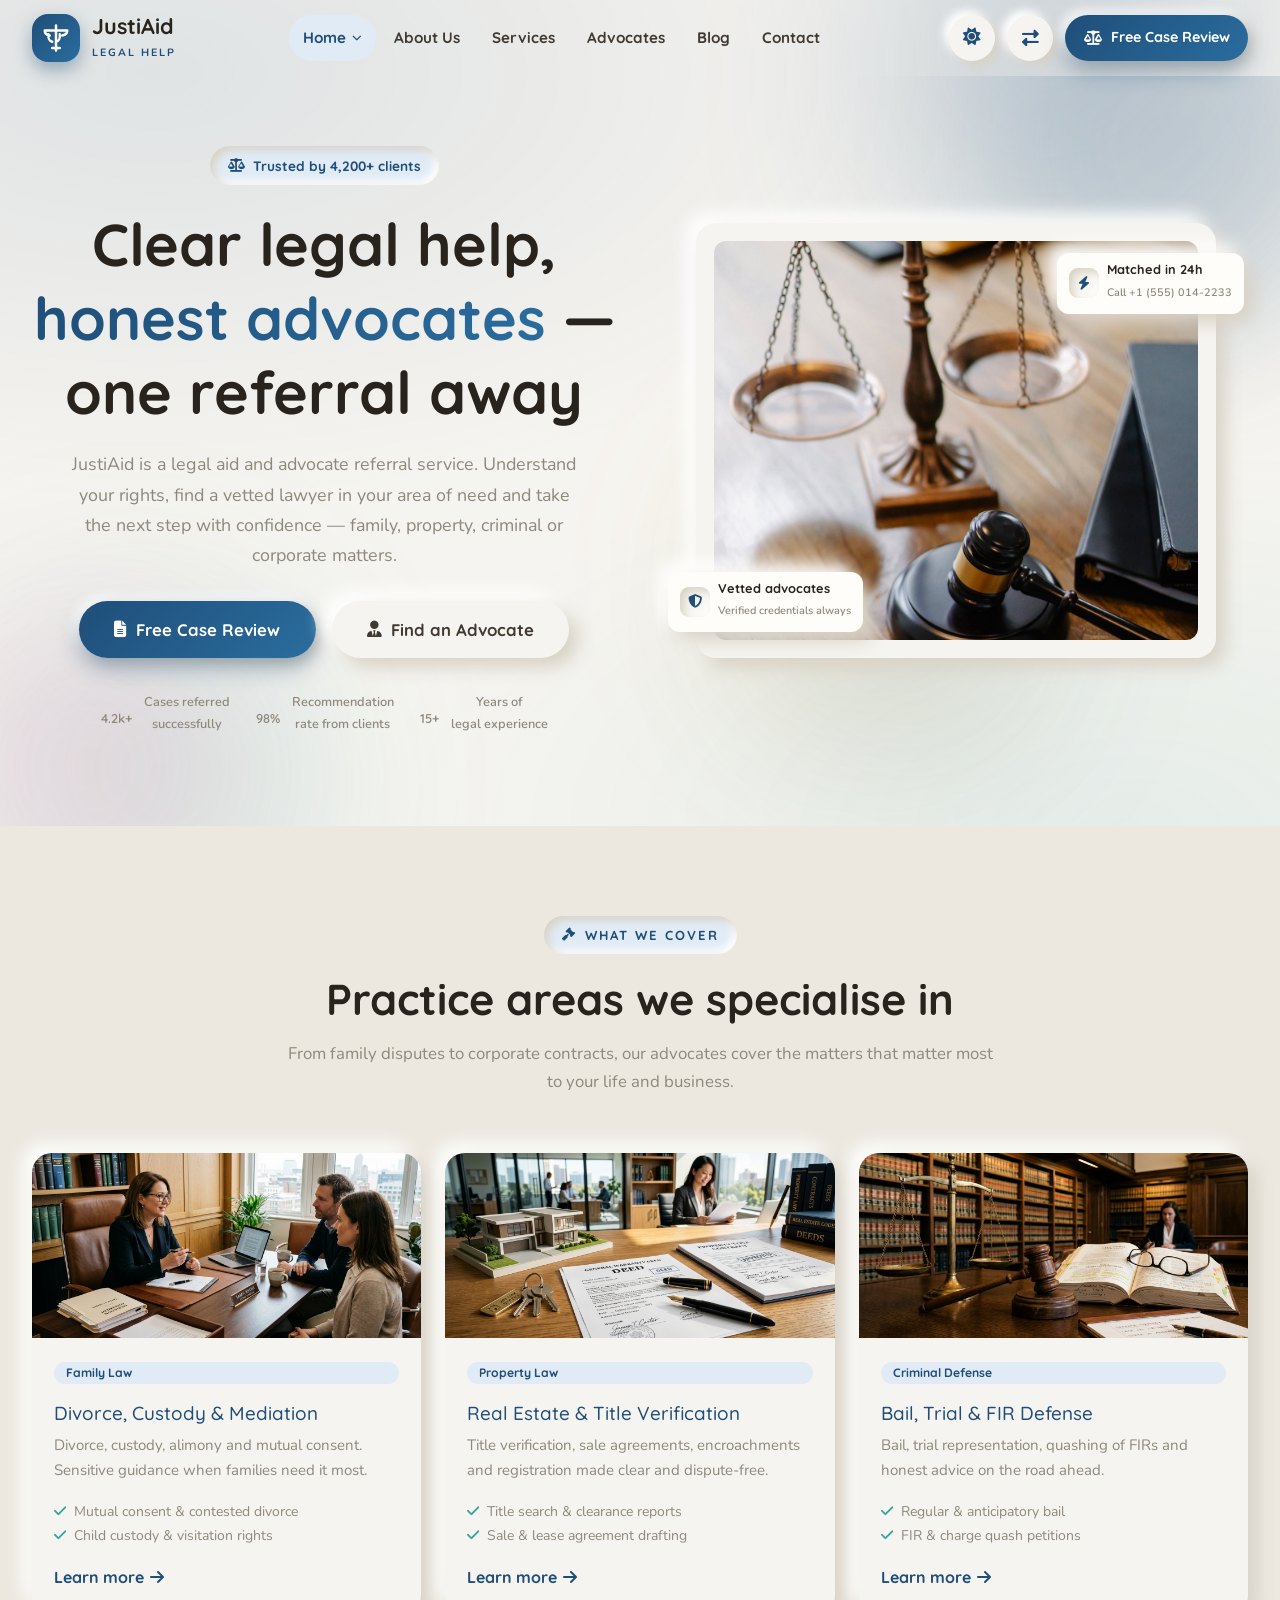
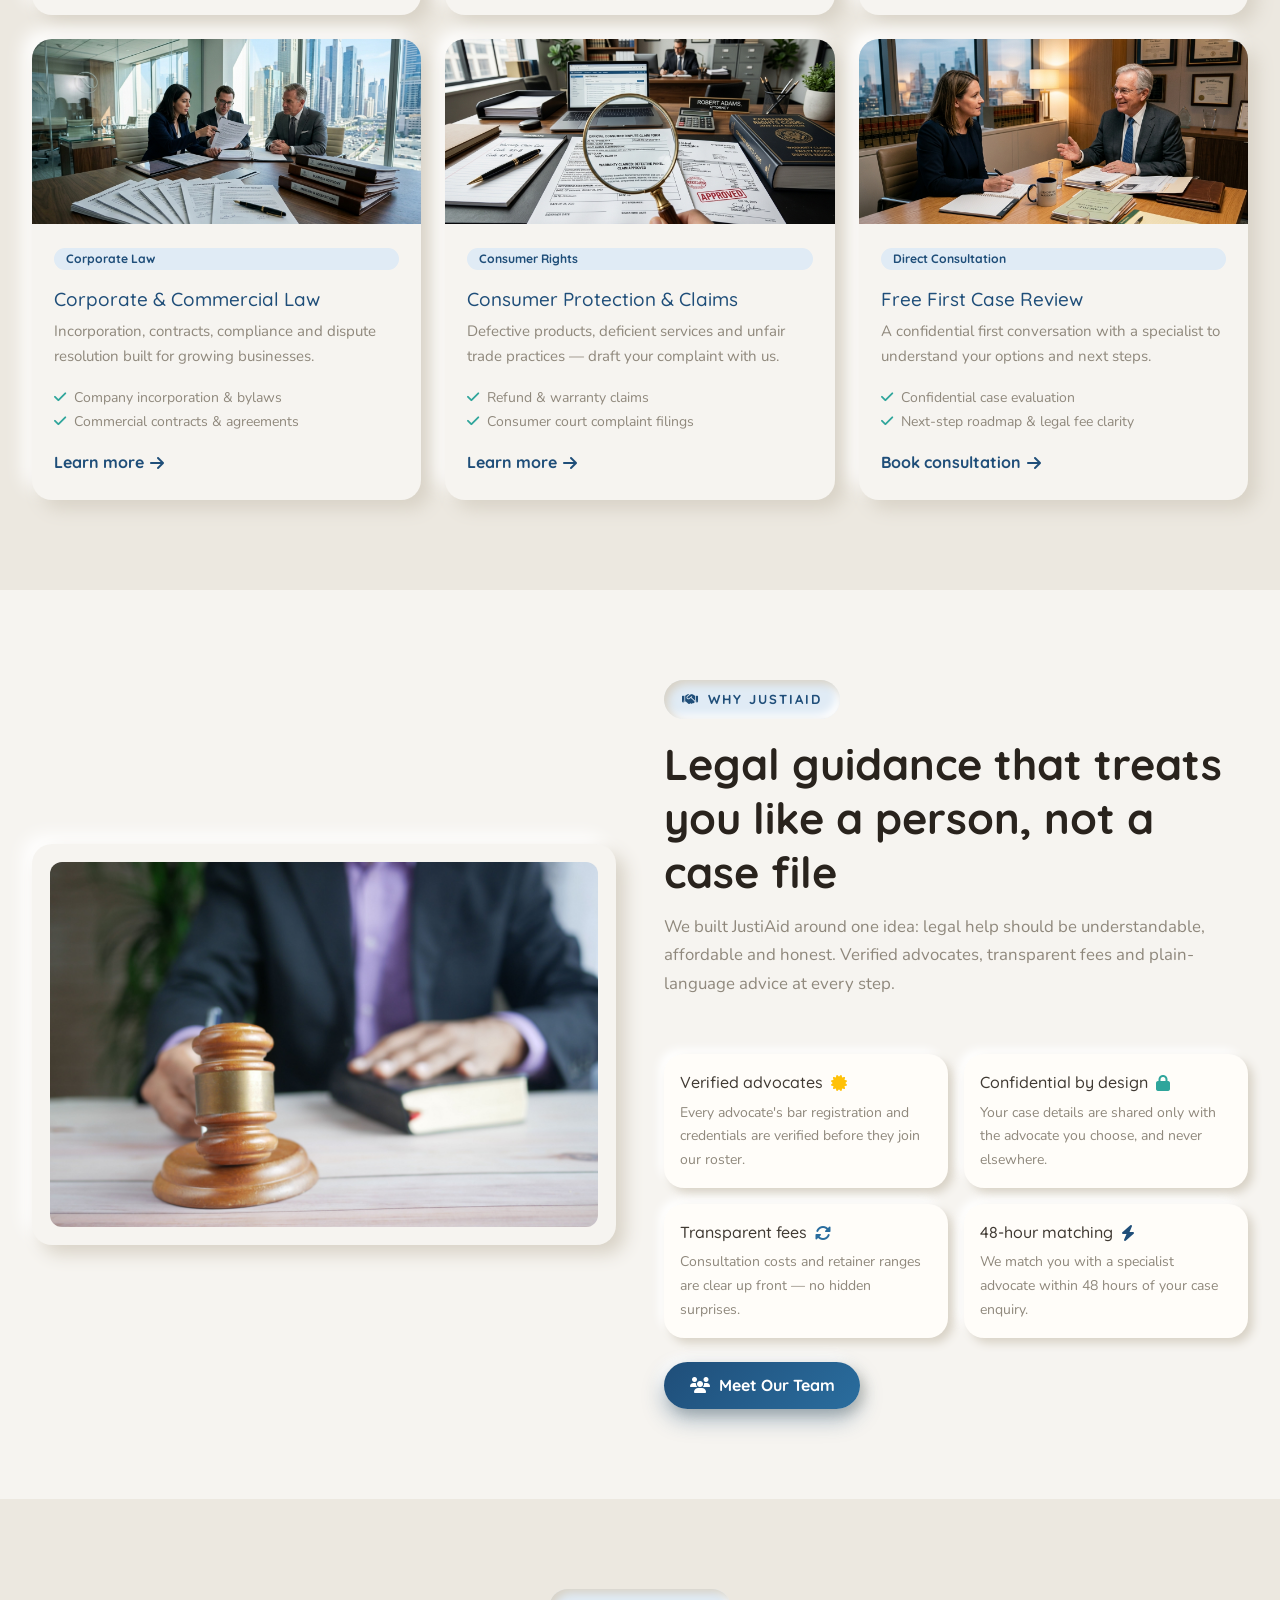
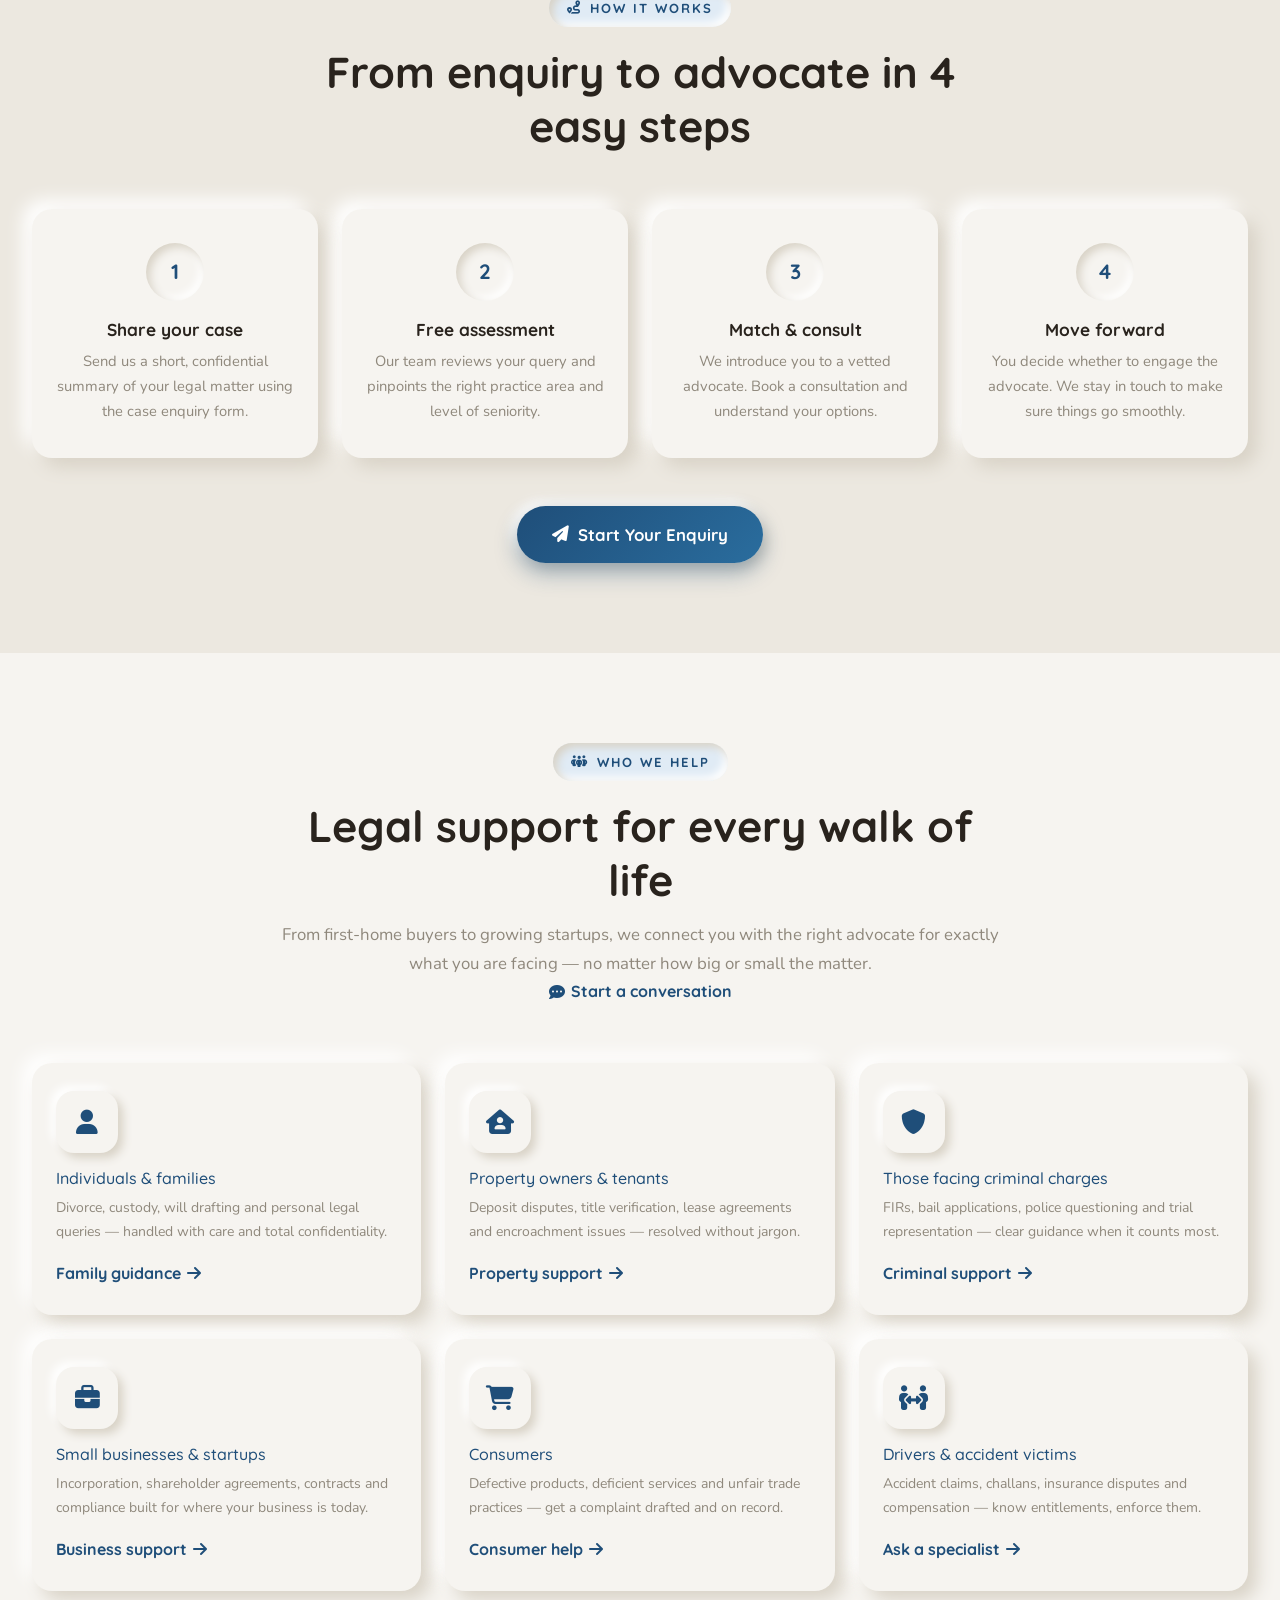
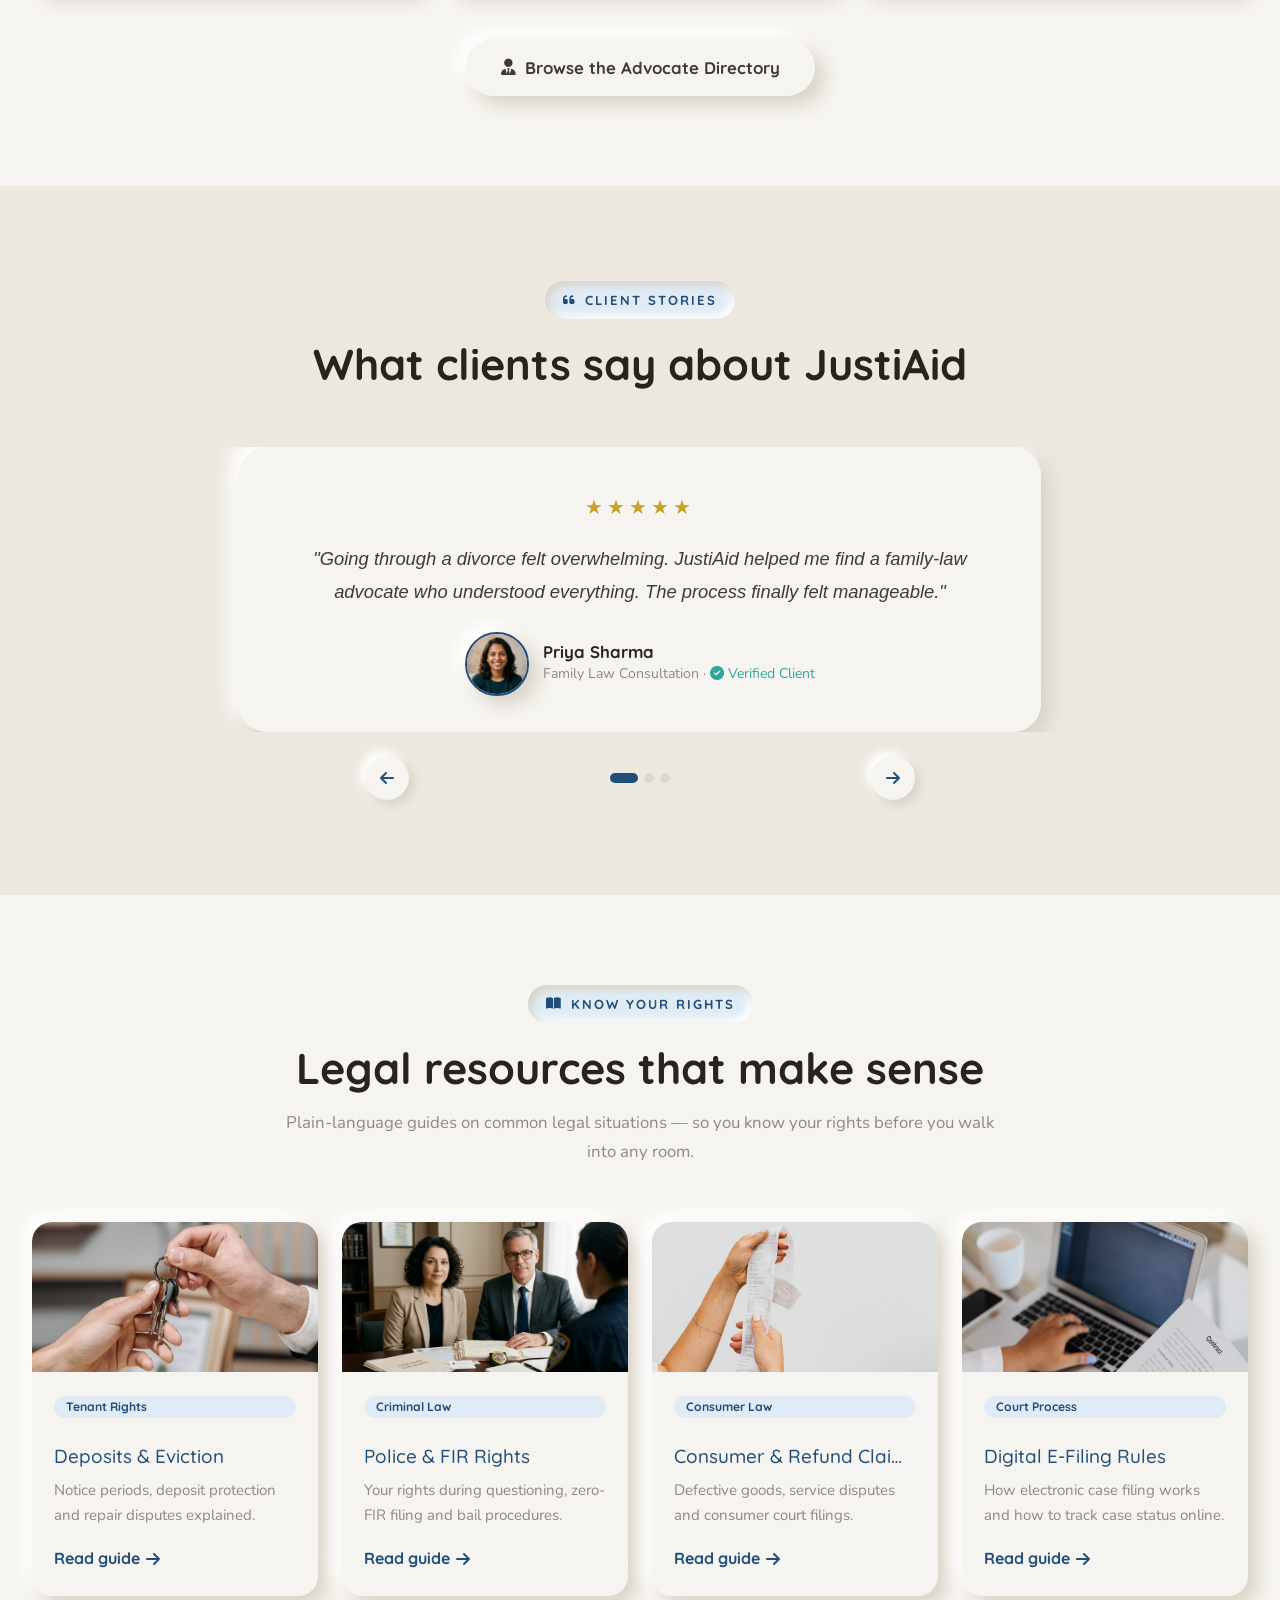
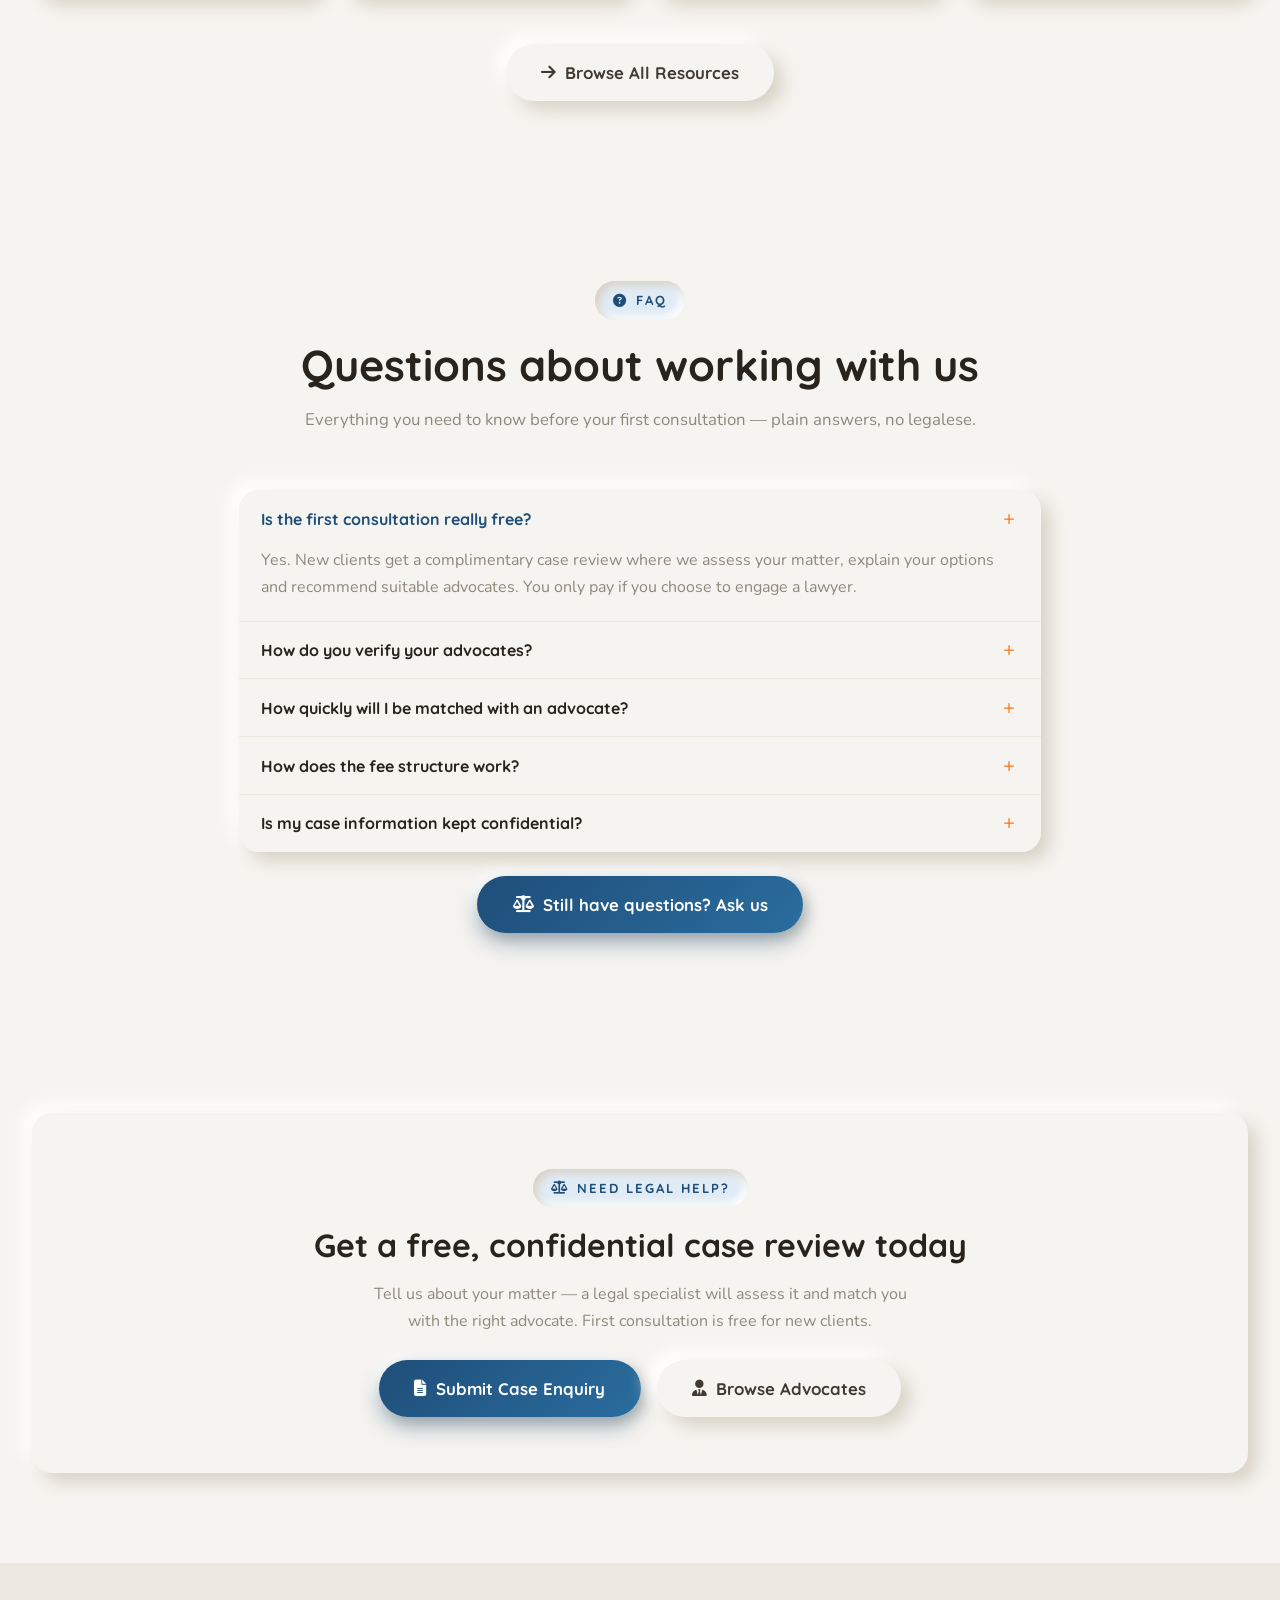
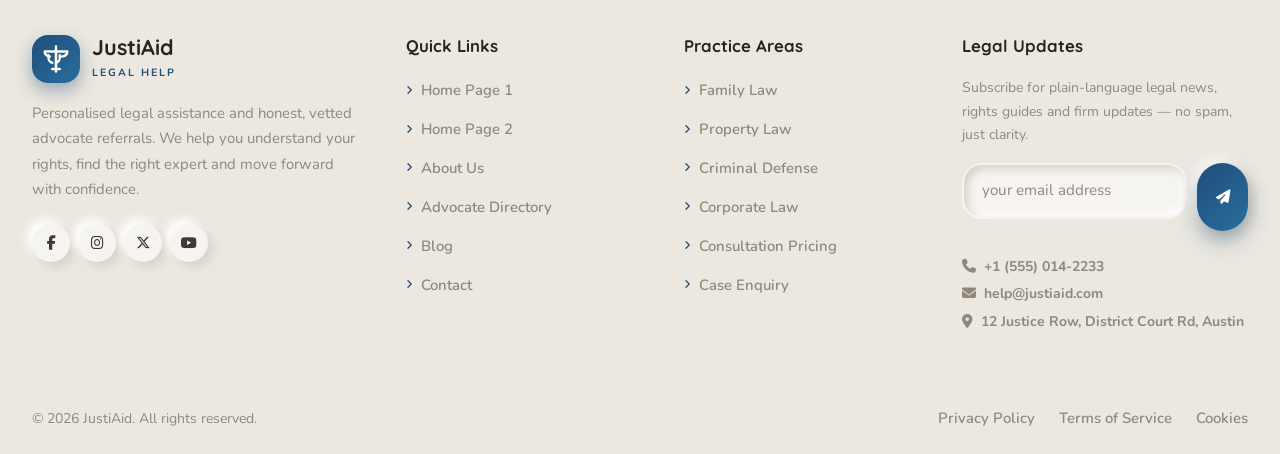
==== commit 9aedf7df: "changes" ====
--- a/index.html
+++ b/index.html
@@ -113,51 +113,105 @@
         </div>
         <div class="row g-4">
           <div class="col-md-6 col-lg-4 reveal">
-            <a class="card-neu service-card" href="service-details.html?service=family-law">
-              <span class="icon-box"><i class="fa-solid fa-scale-balanced"></i></span>
-              <h3>Family Law</h3>
-              <p>Divorce, custody, alimony and mutual consent. Sensitive guidance when families need it most.</p>
-              <span class="card-link">Learn more <i class="fa-solid fa-arrow-right"></i></span>
+            <a class="card-neu service-card has-img h-100" href="service-details.html?service=family-law">
+              <div class="card-thumb">
+                <img src="assets/images/service-family-law.jpg" alt="Family law and divorce legal counsel">
+              </div>
+              <div class="card-content">
+                <span class="badge badge-soft" style="background:var(--accent-soft);color:var(--accent)">Family Law</span>
+                <h3 class="h5 mb-2">Divorce, Custody &amp; Mediation</h3>
+                <p class="small text-muted mb-3">Divorce, custody, alimony and mutual consent. Sensitive guidance when families need it most.</p>
+                <ul class="list-unstyled small text-muted mb-3 mt-auto">
+                  <li><i class="fa-solid fa-check me-2" style="color:var(--teal)"></i>Mutual consent &amp; contested divorce</li>
+                  <li><i class="fa-solid fa-check me-2" style="color:var(--teal)"></i>Child custody &amp; visitation rights</li>
+                </ul>
+                <span class="card-link mt-auto">Learn more <i class="fa-solid fa-arrow-right"></i></span>
+              </div>
             </a>
           </div>
           <div class="col-md-6 col-lg-4 reveal reveal-delay-1">
-            <a class="card-neu service-card" href="service-details.html?service=property-law">
-              <span class="icon-box"><i class="fa-solid fa-building-columns"></i></span>
-              <h3>Property Law</h3>
-              <p>Title verification, sale agreements, encroachments and registration made clear and dispute-free.</p>
-              <span class="card-link">Learn more <i class="fa-solid fa-arrow-right"></i></span>
+            <a class="card-neu service-card has-img h-100" href="service-details.html?service=property-law">
+              <div class="card-thumb">
+                <img src="assets/images/service-property-law.jpg" alt="Property title search and real estate contracts">
+              </div>
+              <div class="card-content">
+                <span class="badge badge-soft" style="background:var(--accent-soft);color:var(--accent)">Property Law</span>
+                <h3 class="h5 mb-2">Real Estate &amp; Title Verification</h3>
+                <p class="small text-muted mb-3">Title verification, sale agreements, encroachments and registration made clear and dispute-free.</p>
+                <ul class="list-unstyled small text-muted mb-3 mt-auto">
+                  <li><i class="fa-solid fa-check me-2" style="color:var(--teal)"></i>Title search &amp; clearance reports</li>
+                  <li><i class="fa-solid fa-check me-2" style="color:var(--teal)"></i>Sale &amp; lease agreement drafting</li>
+                </ul>
+                <span class="card-link mt-auto">Learn more <i class="fa-solid fa-arrow-right"></i></span>
+              </div>
             </a>
           </div>
           <div class="col-md-6 col-lg-4 reveal reveal-delay-2">
-            <a class="card-neu service-card" href="service-details.html?service=criminal-defense">
-              <span class="icon-box"><i class="fa-solid fa-shield-halved"></i></span>
-              <h3>Criminal Defense</h3>
-              <p>Bail, trial representation, quashing of FIRs and honest advice on the road ahead.</p>
-              <span class="card-link">Learn more <i class="fa-solid fa-arrow-right"></i></span>
+            <a class="card-neu service-card has-img h-100" href="service-details.html?service=criminal-defense">
+              <div class="card-thumb">
+                <img src="assets/images/service-criminal-defense.jpg" alt="Criminal defense and courtroom representation">
+              </div>
+              <div class="card-content">
+                <span class="badge badge-soft" style="background:var(--accent-soft);color:var(--accent)">Criminal Defense</span>
+                <h3 class="h5 mb-2">Bail, Trial &amp; FIR Defense</h3>
+                <p class="small text-muted mb-3">Bail, trial representation, quashing of FIRs and honest advice on the road ahead.</p>
+                <ul class="list-unstyled small text-muted mb-3 mt-auto">
+                  <li><i class="fa-solid fa-check me-2" style="color:var(--teal)"></i>Regular &amp; anticipatory bail</li>
+                  <li><i class="fa-solid fa-check me-2" style="color:var(--teal)"></i>FIR &amp; charge quash petitions</li>
+                </ul>
+                <span class="card-link mt-auto">Learn more <i class="fa-solid fa-arrow-right"></i></span>
+              </div>
             </a>
           </div>
           <div class="col-md-6 col-lg-4 reveal">
-            <a class="card-neu service-card" href="service-details.html?service=corporate-law">
-              <span class="icon-box"><i class="fa-solid fa-briefcase"></i></span>
-              <h3>Corporate Law</h3>
-              <p>Incorporation, contracts, compliance and dispute resolution built for growing businesses.</p>
-              <span class="card-link">Learn more <i class="fa-solid fa-arrow-right"></i></span>
+            <a class="card-neu service-card has-img h-100" href="service-details.html?service=corporate-law">
+              <div class="card-thumb">
+                <img src="assets/images/service-corporate-law.jpg" alt="Corporate business contracts and compliance">
+              </div>
+              <div class="card-content">
+                <span class="badge badge-soft" style="background:var(--accent-soft);color:var(--accent)">Corporate Law</span>
+                <h3 class="h5 mb-2">Corporate &amp; Commercial Law</h3>
+                <p class="small text-muted mb-3">Incorporation, contracts, compliance and dispute resolution built for growing businesses.</p>
+                <ul class="list-unstyled small text-muted mb-3 mt-auto">
+                  <li><i class="fa-solid fa-check me-2" style="color:var(--teal)"></i>Company incorporation &amp; bylaws</li>
+                  <li><i class="fa-solid fa-check me-2" style="color:var(--teal)"></i>Commercial contracts &amp; agreements</li>
+                </ul>
+                <span class="card-link mt-auto">Learn more <i class="fa-solid fa-arrow-right"></i></span>
+              </div>
             </a>
           </div>
           <div class="col-md-6 col-lg-4 reveal reveal-delay-1">
-            <a class="card-neu service-card" href="service-details.html?service=consumer-rights">
-              <span class="icon-box"><i class="fa-solid fa-box-open"></i></span>
-              <h3>Consumer Rights</h3>
-              <p>Defective products, deficient services and unfair trade practices — draft your complaint with us.</p>
-              <span class="card-link">Learn more <i class="fa-solid fa-arrow-right"></i></span>
+            <a class="card-neu service-card has-img h-100" href="service-details.html?service=consumer-rights">
+              <div class="card-thumb">
+                <img src="assets/images/service-consumer-rights.jpg" alt="Consumer protection and compensation claims">
+              </div>
+              <div class="card-content">
+                <span class="badge badge-soft" style="background:var(--accent-soft);color:var(--accent)">Consumer Rights</span>
+                <h3 class="h5 mb-2">Consumer Protection &amp; Claims</h3>
+                <p class="small text-muted mb-3">Defective products, deficient services and unfair trade practices — draft your complaint with us.</p>
+                <ul class="list-unstyled small text-muted mb-3 mt-auto">
+                  <li><i class="fa-solid fa-check me-2" style="color:var(--teal)"></i>Refund &amp; warranty claims</li>
+                  <li><i class="fa-solid fa-check me-2" style="color:var(--teal)"></i>Consumer court complaint filings</li>
+                </ul>
+                <span class="card-link mt-auto">Learn more <i class="fa-solid fa-arrow-right"></i></span>
+              </div>
             </a>
           </div>
           <div class="col-md-6 col-lg-4 reveal reveal-delay-2">
-            <a class="card-neu service-card" href="contact.html#enquiry">
-              <span class="icon-box"><i class="fa-solid fa-comments"></i></span>
-              <h3>Legal Consultation</h3>
-              <p>A confidential first conversation with a specialist to understand your options and next steps.</p>
-              <span class="card-link">Book consultation <i class="fa-solid fa-arrow-right"></i></span>
+            <a class="card-neu service-card has-img h-100" href="contact.html#enquiry">
+              <div class="card-thumb">
+                <img src="assets/images/service-legal-consultation.jpg" alt="One on one legal consultation with an advocate">
+              </div>
+              <div class="card-content">
+                <span class="badge badge-soft" style="background:var(--accent-soft);color:var(--accent)">Direct Consultation</span>
+                <h3 class="h5 mb-2">Free First Case Review</h3>
+                <p class="small text-muted mb-3">A confidential first conversation with a specialist to understand your options and next steps.</p>
+                <ul class="list-unstyled small text-muted mb-3 mt-auto">
+                  <li><i class="fa-solid fa-check me-2" style="color:var(--teal)"></i>Confidential case evaluation</li>
+                  <li><i class="fa-solid fa-check me-2" style="color:var(--teal)"></i>Next-step roadmap &amp; legal fee clarity</li>
+                </ul>
+                <span class="card-link mt-auto">Book consultation <i class="fa-solid fa-arrow-right"></i></span>
+              </div>
             </a>
           </div>
         </div>
@@ -337,13 +391,13 @@
     </section>
 
     <!-- ================= TESTIMONIALS ================= -->
-    <section class="section" aria-label="Testimonials">
+    <section class="section section-pad bg-soft" aria-label="Testimonials">
       <div class="container">
         <div class="sec-head reveal">
           <span class="sec-eyebrow"><i class="fa-solid fa-quote-left"></i> Client stories</span>
           <h2>What clients say about JustiAid</h2>
         </div>
-        <div id="testimonialCarousel" class="carousel slide" data-bs-ride="carousel" data-bs-interval="4000">
+        <div id="testimonialCarousel" class="carousel slide" data-bs-ride="carousel" data-bs-interval="4500">
           <div class="carousel-inner">
             <div class="carousel-item active">
               <div class="row g-4 justify-content-center">
@@ -353,7 +407,11 @@
                     <blockquote>"Going through a divorce felt overwhelming. JustiAid helped me find a family-law advocate
                       who understood everything. The process finally felt manageable."</blockquote>
                     <div class="t-user justify-content-center">
-                      <span><b>Priya Sharma</b><small>Family Law Consultation</small></span>
+                      <img src="assets/images/client-priya-sharma.jpg" alt="Priya Sharma, verified client">
+                      <div class="text-start">
+                        <b>Priya Sharma</b>
+                        <small>Family Law Consultation · <span style="color:var(--teal)"><i class="fa-solid fa-circle-check"></i> Verified Client</span></small>
+                      </div>
                     </div>
                   </div>
                 </div>
@@ -367,7 +425,11 @@
                     <blockquote>"The property advocate I was referred to caught an encumbrance no one else noticed. That
                       alone saved me thousands. Worth every penny."</blockquote>
                     <div class="t-user justify-content-center">
-                      <span><b>Marcus Lee</b><small>Property Law Matter</small></span>
+                      <img src="assets/images/client-marcus-lee.jpg" alt="Marcus Lee, verified client">
+                      <div class="text-start">
+                        <b>Marcus Lee</b>
+                        <small>Property Law Matter · <span style="color:var(--teal)"><i class="fa-solid fa-circle-check"></i> Verified Client</span></small>
+                      </div>
                     </div>
                   </div>
                 </div>
@@ -381,7 +443,11 @@
                     <blockquote>"I was terrified after receiving a legal notice about my startup. The corporate advocate
                       explained everything in plain English and resolved it quickly."</blockquote>
                     <div class="t-user justify-content-center">
-                      <span><b>Amelia Chen</b><small>Corporate Law Matter</small></span>
+                      <img src="assets/images/client-amelia-chen.jpg" alt="Amelia Chen, verified client">
+                      <div class="text-start">
+                        <b>Amelia Chen</b>
+                        <small>Corporate Law Matter · <span style="color:var(--teal)"><i class="fa-solid fa-circle-check"></i> Verified Client</span></small>
+                      </div>
                     </div>
                   </div>
                 </div>
@@ -405,7 +471,7 @@
     </section>
 
     <!-- ================= KNOW YOUR RIGHTS / RESOURCES ================= -->
-    <section class="section bg-soft" aria-label="Know your rights resources">
+    <section class="section" aria-label="Know your rights resources">
       <div class="container">
         <div class="sec-head reveal">
           <span class="sec-eyebrow"><i class="fa-solid fa-book-open"></i> Know your rights</span>
@@ -414,35 +480,55 @@
         </div>
         <div class="row g-4">
           <div class="col-md-6 col-lg-3 reveal">
-            <a class="card-neu resource-card h-100 text-center d-flex flex-column align-items-center justify-content-center" style="padding:30px 22px;text-decoration:none" href="blog-details.html?post=tenant-rights">
-              <span class="icon-box mx-auto mb-3"><i class="fa-solid fa-house-user"></i></span>
-              <h3 class="h6 mb-2">Tenant Rights</h3>
-              <p class="small text-muted mb-0">Security deposits, evictions, repairs and notice periods explained simply.</p>
-              <span class="card-link mt-3">Read guide <i class="fa-solid fa-arrow-right"></i></span>
+            <a class="card-neu service-card has-img h-100" style="text-decoration:none" href="blog-details.html?post=tenant-rights">
+              <div class="card-thumb" style="height:150px">
+                <img src="assets/images/blog-tenant.jpg" alt="Tenant rights guide">
+              </div>
+              <div class="card-content">
+                <span class="badge badge-soft mb-2" style="background:var(--accent-soft);color:var(--accent)">Tenant Rights</span>
+                <h3 class="h6 mb-2 resource-card-title" title="Deposits &amp; Eviction">Deposits &amp; Eviction</h3>
+                <p class="small text-muted mb-0">Notice periods, deposit protection and repair disputes explained.</p>
+                <span class="card-link mt-3">Read guide <i class="fa-solid fa-arrow-right"></i></span>
+              </div>
             </a>
           </div>
           <div class="col-md-6 col-lg-3 reveal reveal-delay-1">
-            <a class="card-neu resource-card h-100 text-center d-flex flex-column align-items-center justify-content-center" style="padding:30px 22px;text-decoration:none" href="blog-details.html?post=divorce-guide">
-              <span class="icon-box mx-auto mb-3"><i class="fa-solid fa-baby"></i></span>
-              <h3 class="h6 mb-2">Divorce &amp; Custody</h3>
-              <p class="small text-muted mb-0">What to expect from the process, paperwork and timelines from start.</p>
-              <span class="card-link mt-3">Read guide <i class="fa-solid fa-arrow-right"></i></span>
+            <a class="card-neu service-card has-img h-100" style="text-decoration:none" href="blog-details.html?post=police-rights">
+              <div class="card-thumb" style="height:150px">
+                <img src="assets/images/blog-police.jpg" alt="Police questioning and FIR rights guide">
+              </div>
+              <div class="card-content">
+                <span class="badge badge-soft mb-2" style="background:var(--accent-soft);color:var(--accent)">Criminal Law</span>
+                <h3 class="h6 mb-2 resource-card-title" title="Police &amp; FIR Rights">Police &amp; FIR Rights</h3>
+                <p class="small text-muted mb-0">Your rights during questioning, zero-FIR filing and bail procedures.</p>
+                <span class="card-link mt-3">Read guide <i class="fa-solid fa-arrow-right"></i></span>
+              </div>
             </a>
           </div>
           <div class="col-md-6 col-lg-3 reveal reveal-delay-2">
-            <a class="card-neu resource-card h-100 text-center d-flex flex-column align-items-center justify-content-center" style="padding:30px 22px;text-decoration:none" href="blog-details.html?post=police-rights">
-              <span class="icon-box mx-auto mb-3"><i class="fa-solid fa-handcuffs"></i></span>
-              <h3 class="h6 mb-2">Police &amp; FIR</h3>
-              <p class="small text-muted mb-0">Your rights during questioning, and how FIRs and bail applications work.</p>
-              <span class="card-link mt-3">Read guide <i class="fa-solid fa-arrow-right"></i></span>
+            <a class="card-neu service-card has-img h-100" style="text-decoration:none" href="blog-details.html?post=consumer-rights">
+              <div class="card-thumb" style="height:150px">
+                <img src="assets/images/blog-consumer.jpg" alt="Consumer rights and warranty guide">
+              </div>
+              <div class="card-content">
+                <span class="badge badge-soft mb-2" style="background:var(--accent-soft);color:var(--accent)">Consumer Law</span>
+                <h3 class="h6 mb-2 resource-card-title" title="Consumer &amp; Refund Claims">Consumer &amp; Refund Claims</h3>
+                <p class="small text-muted mb-0">Defective goods, service disputes and consumer court filings.</p>
+                <span class="card-link mt-3">Read guide <i class="fa-solid fa-arrow-right"></i></span>
+              </div>
             </a>
           </div>
           <div class="col-md-6 col-lg-3 reveal reveal-delay-3">
-            <a class="card-neu resource-card h-100 text-center d-flex flex-column align-items-center justify-content-center" style="padding:30px 22px;text-decoration:none" href="blog-details.html?post=consumer-rights">
-              <span class="icon-box mx-auto mb-3"><i class="fa-solid fa-life-ring"></i></span>
-              <h3 class="h6 mb-2">Consumer Rights</h3>
-              <p class="small text-muted mb-0">Refunds, warranties and how to file a consumer complaint with confidence.</p>
-              <span class="card-link mt-3">Read guide <i class="fa-solid fa-arrow-right"></i></span>
+            <a class="card-neu service-card has-img h-100" style="text-decoration:none" href="blog-details.html?post=e-filing">
+              <div class="card-thumb" style="height:150px">
+                <img src="assets/images/blog-efiling.jpg" alt="Digital court e-filing guide">
+              </div>
+              <div class="card-content">
+                <span class="badge badge-soft mb-2" style="background:var(--accent-soft);color:var(--accent)">Court Process</span>
+                <h3 class="h6 mb-2 resource-card-title" title="Digital E-Filing Rules">Digital E-Filing Rules</h3>
+                <p class="small text-muted mb-0">How electronic case filing works and how to track case status online.</p>
+                <span class="card-link mt-3">Read guide <i class="fa-solid fa-arrow-right"></i></span>
+              </div>
             </a>
           </div>
         </div>
--- a/css/style.css
+++ b/css/style.css
@@ -41,7 +41,7 @@
   --card: #191b1f;
   --surface: #20232a;
   --text: #e8e6e0;
-  --text-muted: #9a958a;
+  --text-muted: #b5afa5;
   --heading: #f6f4f0;
   --accent: #6f9fd8;
   --accent-2: #8cb4e0;
@@ -149,40 +149,131 @@
   border-radius: 50px; padding: .72rem 1.6rem;
   transition: transform .3s ease, box-shadow .3s ease, background .3s ease, color .3s ease;
   display: inline-flex; align-items: center; justify-content: center; gap: 9px;
+  text-decoration: none;
 }
 .btn-sm { padding: .5rem 1.15rem; font-size: .9rem; }
 .btn-lg { padding: 1rem 2.2rem; font-size: 1.05rem; }
 
-.btn-accent {
-  color: #fff;
+/* Force accent buttons (all states) to stay white — prevent Bootstrap default .btn:active from turning text black */
+.btn-accent,
+a.btn-accent,
+button.btn-accent {
+  color: #fff !important;
   background: linear-gradient(135deg, #1f4e79, #2a6d9e);
   box-shadow: 0 10px 22px rgba(31, 78, 121, .38), 5px 5px 12px var(--shd), -5px -5px 12px var(--shl);
 }
-.btn-accent:hover { color: #fff; transform: translateY(-3px); box-shadow: 0 16px 30px rgba(31, 78, 121, .45), 7px 7px 16px var(--shd), -7px -7px 16px var(--shl); }
-[data-theme="dark"] .btn-accent { color: #fff; background: linear-gradient(135deg, #1f4e79, #2a6d9e); }
-[data-theme="dark"] .btn-accent:hover { color: #fff; }
-.btn-accent:active { transform: translateY(0) scale(.98); }
-
-.btn-ghost {
-  color: var(--text);
+.btn-accent:hover,
+.btn-accent:focus,
+.btn-accent:active,
+.btn-accent:focus-visible,
+.btn-accent:visited,
+.btn-accent.active,
+.btn-accent:first-child:active,
+:not(.btn-check) + .btn-accent:active,
+a.btn-accent:hover,
+a.btn-accent:focus,
+a.btn-accent:active,
+a.btn-accent:visited,
+button.btn-accent:hover,
+button.btn-accent:focus,
+button.btn-accent:active {
+  color: #fff !important;
+  background: linear-gradient(135deg, #184267, #245e8a) !important;
+}
+.btn-accent:hover { transform: translateY(-3px); box-shadow: 0 16px 30px rgba(31, 78, 121, .45), 7px 7px 16px var(--shd), -7px -7px 16px var(--shl); }
+.btn-accent:active,
+.btn-accent:focus:active { transform: translateY(0) scale(.98); }
+
+[data-theme="dark"] .btn-accent,
+[data-theme="dark"] a.btn-accent,
+[data-theme="dark"] button.btn-accent {
+  color: #fff !important;
+  background: linear-gradient(135deg, #1f4e79, #2a6d9e);
+}
+[data-theme="dark"] .btn-accent:hover,
+[data-theme="dark"] .btn-accent:focus,
+[data-theme="dark"] .btn-accent:active,
+[data-theme="dark"] .btn-accent:focus-visible,
+[data-theme="dark"] a.btn-accent:hover,
+[data-theme="dark"] a.btn-accent:focus,
+[data-theme="dark"] a.btn-accent:active {
+  color: #fff !important;
+  background: linear-gradient(135deg, #245d8f, #337cb0) !important;
+}
+
+.btn-ghost,
+a.btn-ghost,
+button.btn-ghost {
+  color: var(--text) !important;
   background: var(--bg);
   box-shadow: var(--shadow-2);
 }
-.btn-ghost:hover { color: var(--accent); transform: translateY(-3px); box-shadow: var(--shadow-3); }
-.btn-ghost:active { box-shadow: var(--inset-2); transform: scale(.98); }
-
-.btn-outline-accent {
-  color: var(--accent); background: transparent;
+.btn-ghost:hover,
+.btn-ghost:focus,
+.btn-ghost:focus-visible,
+a.btn-ghost:hover,
+a.btn-ghost:focus,
+a.btn-ghost:visited {
+  color: var(--accent) !important;
+  transform: translateY(-3px);
+  box-shadow: var(--shadow-3);
+}
+.btn-ghost:active,
+a.btn-ghost:active,
+button.btn-ghost:active {
+  color: var(--accent) !important;
+  box-shadow: var(--inset-2);
+  transform: scale(.98);
+}
+
+.btn-outline-accent,
+a.btn-outline-accent,
+button.btn-outline-accent {
+  color: var(--accent) !important;
+  background: transparent;
   border: 2px solid var(--accent);
 }
-.btn-outline-accent:hover { color: #fff; background: linear-gradient(135deg, #1f4e79, #2a6d9e); border-color: transparent; transform: translateY(-3px); }
-[data-theme="dark"] .btn-outline-accent:hover { color: #fff; }
+.btn-outline-accent:hover,
+.btn-outline-accent:focus,
+.btn-outline-accent:active,
+.btn-outline-accent:focus-visible,
+.btn-outline-accent.active,
+.btn-outline-accent:first-child:active,
+:not(.btn-check) + .btn-outline-accent:active,
+a.btn-outline-accent:hover,
+a.btn-outline-accent:focus,
+a.btn-outline-accent:active,
+a.btn-outline-accent:visited,
+button.btn-outline-accent:hover,
+button.btn-outline-accent:focus,
+button.btn-outline-accent:active {
+  color: #fff !important;
+  background: linear-gradient(135deg, #1f4e79, #2a6d9e) !important;
+  border-color: transparent !important;
+}
+.btn-outline-accent:hover { transform: translateY(-3px); }
+.btn-outline-accent:active { transform: translateY(0) scale(.98); }
+
+[data-theme="dark"] .btn-outline-accent:hover,
+[data-theme="dark"] .btn-outline-accent:focus,
+[data-theme="dark"] .btn-outline-accent:active,
+[data-theme="dark"] a.btn-outline-accent:hover,
+[data-theme="dark"] a.btn-outline-accent:focus,
+[data-theme="dark"] a.btn-outline-accent:active {
+  color: #fff !important;
+}
 
 .btn-icon {
   width: 46px; height: 46px; padding: 0; border-radius: 50%;
-  color: var(--text); background: var(--bg); box-shadow: var(--shadow-1);
-}
-.btn-icon:hover { color: var(--accent); transform: translateY(-2px); box-shadow: var(--shadow-2); }
+  color: var(--text) !important; background: var(--bg); box-shadow: var(--shadow-1);
+}
+.btn-icon:hover,
+.btn-icon:focus,
+.btn-icon:active {
+  color: var(--accent) !important;
+  transform: translateY(-2px);
+  box-shadow: var(--shadow-2);
+}
 
 .btn-block { width: 100%; }
 
@@ -306,12 +397,11 @@
 [data-theme="dark"] .theme-toggle .icon-sun { display: none; }
 
 .rtl-toggle {
-  width: auto; min-width: 58px; padding: 0 14px;
-  border-radius: 50px; border: none; cursor: pointer;
-  background: var(--bg); color: var(--text);
-  font-family: var(--font-head); font-weight: 700; font-size: .82rem; letter-spacing: 1px;
+  width: var(--nav-btn-h); border-radius: 50%;
+  border: none; cursor: pointer;
+  background: var(--bg); color: var(--accent); font-size: 1.05rem;
   box-shadow: var(--shadow-1);
-  display: inline-flex; align-items: center; justify-content: center; gap: 7px;
+  display: grid; place-items: center;
   transition: box-shadow .3s ease, transform .3s ease, color .3s ease;
 }
 .rtl-toggle:hover { box-shadow: var(--shadow-2); color: var(--accent); transform: translateY(-2px); }
@@ -332,9 +422,14 @@
    (Bootstrap .btn default, the site-wide a { color } rule, or a theme) can
    override it back to a dark/black colour. */
 .nav-actions .btn-accent,
-.nav-actions .btn-accent:hover { color: #fff !important; }
+.nav-actions .btn-accent:hover,
+.nav-actions .btn-accent:focus,
+.nav-actions .btn-accent:active,
+.nav-actions .btn-accent:visited,
 [data-theme="dark"] .nav-actions .btn-accent,
-[data-theme="dark"] .nav-actions .btn-accent:hover { color: #fff !important; }
+[data-theme="dark"] .nav-actions .btn-accent:hover,
+[data-theme="dark"] .nav-actions .btn-accent:focus,
+[data-theme="dark"] .nav-actions .btn-accent:active { color: #fff !important; }
 
 @media (max-width: 1199.98px) {
   .nav-toggle { display: flex; }
@@ -410,7 +505,7 @@
 
 /* ============ Hero ============ */
 .hero { position: relative; padding: 70px 0 90px; overflow: hidden; }
-.hero-inner { display: grid; grid-template-columns: .95fr 1.05fr; align-items: center; gap: 48px; }
+.hero-inner { display: grid; grid-template-columns: 1fr 1fr; align-items: center; gap: 48px; }
 
 /* Hero copy is center-aligned (text, buttons and stats) within its column,
    on every breakpoint — not just the stacked mobile layout. */
@@ -432,9 +527,9 @@
 .hero-stat b { font-family: var(--font-head); font-size: 1.5rem; color: var(--heading); display: block; line-height: 1; }
 .hero-stat span { font-size: .8rem; color: var(--text-muted); font-weight: 600; }
 
-.hero-visual { position: relative; max-width: 440px; margin-inline: auto; }
+.hero-visual { position: relative; width: 100%; max-width: 520px; margin-inline: auto; }
 .hero-visual .neu { padding: 18px; position: relative; z-index: 2; }
-.hero-visual img { border-radius: calc(var(--r-md) - 8px); display: block; width: 100%; }
+.hero-visual img { border-radius: calc(var(--r-md) - 8px); display: block; width: 100%; aspect-ratio: 4 / 3.3; object-fit: cover; }
 .hero-float {
   position: absolute; z-index: 3;
   background: var(--surface);
@@ -445,7 +540,7 @@
   animation: floaty 5s ease-in-out infinite;
 }
 .hero-float.f1 { bottom: 26px; left: -28px; }
-.hero-float.f2 { top: 30px; right: -24px; animation-delay: 1.4s; }
+.hero-float.f2 { top: 30px; right: -28px; animation-delay: 1.4s; }
 .hero-float .f-ico {
   width: 30px; height: 30px; border-radius: 9px; flex-shrink: 0;
   display: grid; place-items: center; font-size: .85rem; color: var(--accent);
@@ -536,9 +631,9 @@
 .service-card { padding: 30px 26px; display: flex; flex-direction: column; }
 .service-card h3 { font-size: 1.18rem; margin: 18px 0 10px; }
 .service-card p { color: var(--text-muted); font-size: .94rem; }
-.card-link { font-weight: 700; font-family: var(--font-head); color: var(--accent); display: inline-flex; align-items: center; gap: 6px; }
-.card-link:hover { color: var(--accent-2); }
-.service-card .card-link:hover { color: var(--accent-2); }
+.card-link { font-weight: 700; font-family: var(--font-head); color: var(--accent) !important; display: inline-flex; align-items: center; gap: 6px; }
+.card-link:hover, .card-link:focus, .card-link:active, .card-link:visited { color: var(--accent-2) !important; }
+.service-card .card-link:hover, .service-card .card-link:focus, .service-card .card-link:active { color: var(--accent-2) !important; }
 .service-card > div:last-child:has(.card-link) { margin-top: auto; }
 
 /* Clickable whole-card links (service + resource cards as anchors) */
@@ -759,17 +854,267 @@
 .check-label input { width: 19px; height: 19px; accent-color: var(--accent); margin-top: 3px; flex-shrink: 0; }
 .check-label input.invalid { outline: 2px solid #ef4444; outline-offset: 2px; border-radius: 4px; }
 
+/* ============ Dark Theme Contrast & Form Overrides ============ */
+[data-theme="dark"] .page-header .text-muted { color: #e0dcd4 !important; }
+[data-theme="dark"] .page-header .breadcrumb a { color: #d2cdc4; }
+[data-theme="dark"] .page-header .breadcrumb a:hover { color: var(--accent); }
+[data-theme="dark"] .page-header .breadcrumb-item + .breadcrumb-item::before { color: #a49e93; }
+[data-theme="dark"] .sec-eyebrow { color: #8cb4e0; background: #1e2a3a; border: 1px solid rgba(140, 180, 224, 0.25); }
+[data-theme="dark"] .card-neu p.text-muted,
+[data-theme="dark"] .info-card p,
+[data-theme="dark"] .section p.text-muted { color: #cdc8be !important; }
+[data-theme="dark"] .contact-link { color: #8cb4e0; font-weight: 700; }
+[data-theme="dark"] .contact-link:hover { color: #badaff; text-decoration: underline; }
+[data-theme="dark"] .neu-flat { background: var(--surface); border: 1px solid rgba(255, 255, 255, 0.08); }
+[data-theme="dark"] .neu-flat p,
+[data-theme="dark"] .neu-flat .text-muted { color: #e2ded5 !important; }
+[data-theme="dark"] #enquiry ul.list-unstyled li { color: #e2ded5; }
+[data-theme="dark"] .field { background: var(--surface); color: #f6f4f0; border: 1px solid rgba(255, 255, 255, 0.1); }
+[data-theme="dark"] .field:focus { border-color: var(--accent); background: #232731; }
+[data-theme="dark"] .field::placeholder { color: #aba59a; }
+[data-theme="dark"] select.field { background-color: var(--surface); color: #f6f4f0; background-image: linear-gradient(45deg, transparent 50%, #b8b2a7 50%), linear-gradient(135deg, #b8b2a7 50%, transparent 50%); }
+[data-theme="dark"] select.field option { background-color: #20232a; color: #f6f4f0; }
+[data-theme="dark"] select.field option:disabled { color: #888277; }
+[data-theme="dark"] .form-label { color: #f6f4f0; }
+[data-theme="dark"] .form-check-label { color: #ded9cf !important; }
+[data-theme="dark"] .form-check-input { background-color: var(--surface); border: 2px solid #8e887d; }
+[data-theme="dark"] .form-check-input:checked { background-color: var(--accent); border-color: var(--accent); }
+[data-theme="dark"] .is-invalid-msg { color: #ff7575; }
+[data-theme="dark"] .field.invalid { border-color: #ff6b6b; box-shadow: var(--inset-1), 0 0 0 4px rgba(255, 107, 107, 0.2); }
+[data-theme="dark"] .alert-danger { background: rgba(239, 68, 68, 0.18); border: 1px solid rgba(239, 68, 68, 0.45); color: #ff9b9b; }
+[data-theme="dark"] .alert-success { background: rgba(47, 165, 155, 0.2); border: 1px solid rgba(47, 165, 155, 0.45); color: #82eedd; }
+[data-theme="dark"] .alert-success strong,
+[data-theme="dark"] .alert-success span { color: #f0fdfa; }
+
 /* ============ Page header / breadcrumb ============ */
-.page-header { padding: 72px 0 58px; position: relative; overflow: hidden; margin-bottom: 48px; text-align: center;
-  background: linear-gradient(rgba(var(--bg-rgb), .7), rgba(var(--bg-rgb), .7)), url('../assets/images/banner.jpg') center/cover no-repeat; }
+.page-header {
+  padding: 72px 0 58px;
+  position: relative;
+  overflow: hidden;
+  margin-bottom: 48px;
+  text-align: center;
+  background: linear-gradient(rgba(var(--bg-rgb), .88), rgba(var(--bg-rgb), .88)), url('../assets/images/banner.jpg') center/cover no-repeat;
+}
 .page-header > .container, .hero > .container { position: relative; z-index: 1; }
-html[data-theme="light"] .page-header .text-muted { color: #444 !important; }
-html[data-theme="light"] .page-header .breadcrumb a { color: #444; }
-.page-header h1 { font-size: clamp(2rem, 4vw, 2.9rem); font-weight: 800; margin-bottom: 12px; }
+.page-header h1 {
+  font-size: clamp(2rem, 4vw, 2.9rem);
+  font-weight: 800;
+  margin-bottom: 12px;
+  color: #111111;
+}
+.page-header p,
+.page-header .text-muted,
+.page-header-lead {
+  color: #111111 !important;
+  font-weight: 600;
+  font-size: 1.05rem;
+}
+.page-header .breadcrumb a {
+  color: #222222;
+  font-weight: 600;
+}
+.page-header .breadcrumb .active {
+  color: var(--accent);
+  font-weight: 700;
+}
 .breadcrumb { --bs-breadcrumb-divider: '›'; margin: 0; justify-content: center; }
 .breadcrumb a { color: var(--text-muted); font-weight: 600; }
 .breadcrumb a:hover { color: var(--accent); }
 .breadcrumb .active { color: var(--accent); font-weight: 600; }
+
+[data-theme="dark"] .page-header h1 {
+  color: #ffffff !important;
+}
+[data-theme="dark"] .page-header p,
+[data-theme="dark"] .page-header .text-muted,
+[data-theme="dark"] .page-header-lead {
+  color: #f1ede4 !important;
+  font-weight: 500;
+}
+[data-theme="dark"] .page-header .breadcrumb a {
+  color: #d2cdc4;
+}
+[data-theme="dark"] .page-header .breadcrumb a:hover {
+  color: var(--accent);
+}
+[data-theme="dark"] .page-header .breadcrumb-item + .breadcrumb-item::before {
+  color: #a49e93;
+}
+
+/* ============ Card Badges & Pills ============ */
+.card-body-neu .badge,
+.card-body-neu .badge-soft,
+.blog-card .card-body-neu .badge {
+  align-self: flex-start !important;
+  width: fit-content !important;
+  max-width: fit-content !important;
+  text-align: left !important;
+  display: inline-flex !important;
+  align-items: center;
+  padding: 6px 14px;
+  font-size: 0.78rem;
+  font-weight: 700;
+  border-radius: 999px;
+  margin-bottom: 0.75rem;
+  box-shadow: var(--inset-1);
+}
+[dir="rtl"] .card-body-neu .badge,
+[dir="rtl"] .blog-card .card-body-neu .badge {
+  text-align: right !important;
+  align-self: flex-start !important;
+}
+
+/* ============ Mobile Blog Search (360px & 768px) ============ */
+.blog-mobile-search-card {
+  border-radius: var(--r-md);
+  margin-bottom: 24px;
+  background: var(--surface);
+  border: 1px solid rgba(var(--accent-rgb), 0.12);
+}
+@media (max-width: 991.98px) {
+  .blog-mobile-search-card {
+    display: block !important;
+    margin-bottom: 22px;
+  }
+  .blog-mobile-search-card .field {
+    width: 100%;
+    font-size: 0.95rem;
+  }
+}
+
+/* ============ Service Card Image Containers ============ */
+.service-card {
+  overflow: hidden;
+  display: flex;
+  flex-direction: column;
+}
+.service-card.has-img {
+  padding: 0 !important;
+}
+.service-card .card-thumb {
+  height: 185px;
+  width: 100%;
+  overflow: hidden;
+  position: relative;
+  border-radius: calc(var(--r-md) - 6px) calc(var(--r-md) - 6px) 0 0;
+}
+.service-card .card-thumb img {
+  width: 100%;
+  height: 100%;
+  object-fit: cover;
+  transition: transform .4s cubic-bezier(0.2, 0, 0.2, 1);
+}
+.service-card:hover .card-thumb img {
+  transform: scale(1.06);
+}
+.service-card .card-content {
+  padding: 24px 22px;
+  display: flex;
+  flex-direction: column;
+  flex-grow: 1;
+}
+.resource-card-title {
+  white-space: nowrap;
+  overflow: hidden;
+  text-overflow: ellipsis;
+  font-size: 1.05rem;
+  line-height: 1.35;
+}
+
+/* ============ Testimonials / Client Stories ============ */
+.section-pad {
+  padding: 95px 0;
+}
+@media (max-width: 768px) {
+  .section-pad {
+    padding: 68px 0;
+  }
+}
+.t-card {
+  padding: 44px 38px 36px !important;
+  border-radius: var(--r-lg);
+  position: relative;
+  margin-inline: auto;
+  box-shadow: var(--shadow-2);
+}
+.t-card .stars {
+  color: var(--gold);
+  font-size: 1.25rem;
+  letter-spacing: 4px;
+  margin-bottom: 18px;
+}
+.t-card blockquote {
+  font-size: 1.15rem;
+  font-style: italic;
+  line-height: 1.75;
+  color: var(--text);
+  margin-bottom: 24px;
+  border: none;
+  padding: 0;
+}
+.t-user {
+  display: flex;
+  align-items: center;
+  gap: 14px;
+  margin-top: 16px;
+}
+.t-user img {
+  width: 64px;
+  height: 64px;
+  border-radius: 50%;
+  object-fit: cover;
+  object-position: center 15%;
+  box-shadow: var(--shadow-2);
+  border: 2.5px solid var(--accent);
+  background: var(--surface);
+}
+.t-user b {
+  display: block;
+  color: var(--heading);
+  font-size: 1.05rem;
+}
+.t-user small {
+  display: block;
+  color: var(--text-muted);
+  font-size: 0.88rem;
+}
+.carousel-ctrl {
+  width: 44px;
+  height: 44px;
+  border-radius: 50%;
+  border: none;
+  background: var(--bg);
+  box-shadow: var(--shadow-1);
+  color: var(--accent);
+  display: inline-flex;
+  align-items: center;
+  justify-content: center;
+  transition: all .25s ease;
+  cursor: pointer;
+}
+.carousel-ctrl:hover {
+  box-shadow: var(--shadow-2);
+  transform: translateY(-2px);
+  color: var(--accent-2);
+}
+.carousel-ctrl:active {
+  box-shadow: var(--inset-1);
+}
+.carousel-indicators [data-bs-target] {
+  width: 10px;
+  height: 10px;
+  border-radius: 50%;
+  background-color: var(--shd);
+  border: none;
+  opacity: 0.7;
+  transition: all .3s ease;
+}
+.carousel-indicators .active {
+  width: 28px;
+  border-radius: 12px;
+  background-color: var(--accent);
+  opacity: 1;
+}
 
 /* Page header without background image (centered) */
 .page-header-plain { background: none; text-align: center; padding: 44px 0 20px; margin-bottom: 8px; }
@@ -922,7 +1267,8 @@
 .footer-links a { color: var(--text-muted); font-size: .93rem; font-weight: 600; display: inline-flex; align-items: center; gap: 8px; }
 .footer-links a:hover { color: var(--accent); transform: translateX(4px); }
 .footer-links a i { font-size: .65rem; color: var(--accent); }
-.footer-news .field { margin-bottom: 12px; }
+.footer-news .field { margin-bottom: 12px; text-transform: lowercase; }
+.news-form .field, form[data-newsletter] .field { text-transform: lowercase; }
 .news-form { display: flex; gap: 10px; }
 .footer-bottom { border-top: 1px solid var(--bg-soft); padding: 22px 0; display: flex; flex-wrap: wrap; gap: 14px; align-items: center; justify-content: space-between; }
 .footer-bottom p { margin: 0; color: var(--text-muted); font-size: .88rem; }
@@ -1029,7 +1375,7 @@
 @media (max-width: 991.98px) {
   .section { padding: 64px 0; }
   .hero-inner { grid-template-columns: 1fr; gap: 56px; }
-  .hero-visual { max-width: 440px; margin-inline: auto; }
+  .hero-visual { max-width: 500px; margin-inline: auto; }
   .hero { padding: 40px 0 70px; text-align: center; }
   .hero-lead { margin-inline: auto; }
   .hero-cta { justify-content: center; }
@@ -1062,8 +1408,7 @@
   .brand-name { font-size: 1.05rem; }
   .brand-tag { display: none; }
   .nav-actions-bar { gap: 8px; }
-  .rtl-toggle { min-width: 44px; padding: 0 10px; font-size: .72rem; }
-  .theme-toggle, .nav-toggle { width: 40px; }
+  .theme-toggle, .rtl-toggle, .nav-toggle { width: 40px; }
   .nav-toggle { border-radius: 12px; font-size: 1.05rem; }
 }
 
@@ -1107,7 +1452,7 @@
 [dir="rtl"] .back-top { right: auto; left: 26px; }
 [dir="rtl"] .footer-links a:hover { transform: translateX(-4px); }
 [dir="rtl"] .hero-float.f1 { left: auto; right: -28px; }
-[dir="rtl"] .hero-float.f2 { right: auto; left: -24px; }
+[dir="rtl"] .hero-float.f2 { right: auto; left: -28px; }
 [dir="rtl"] .breadcrumb { --bs-breadcrumb-divider: '›'; direction: rtl; display: flex; align-items: center; flex-wrap: wrap; }
 [dir="rtl"] .breadcrumb-item { unicode-bidi: normal; display: flex; align-items: center; }
 [dir="rtl"] .breadcrumb-item + .breadcrumb-item::before { display: inline-flex; align-items: center; line-height: 1; margin-left: .6rem; padding-right: .25rem; }
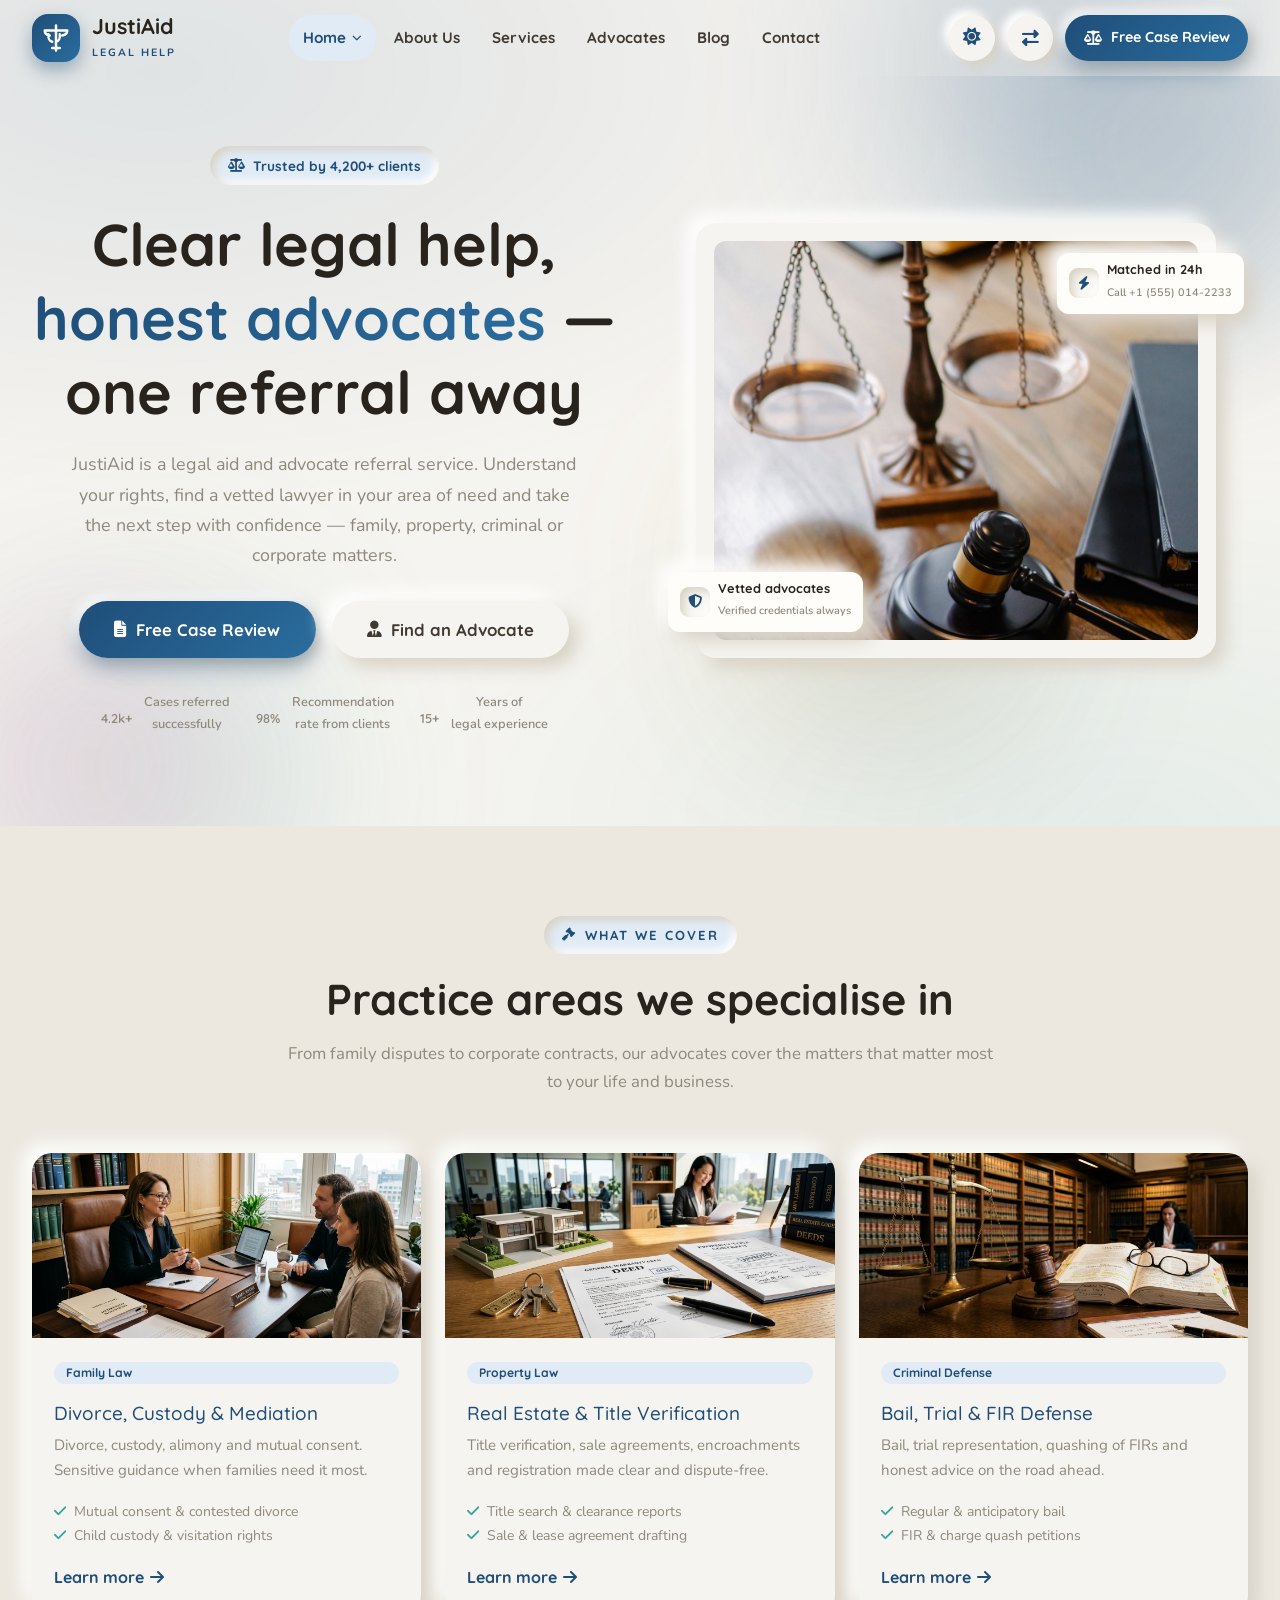
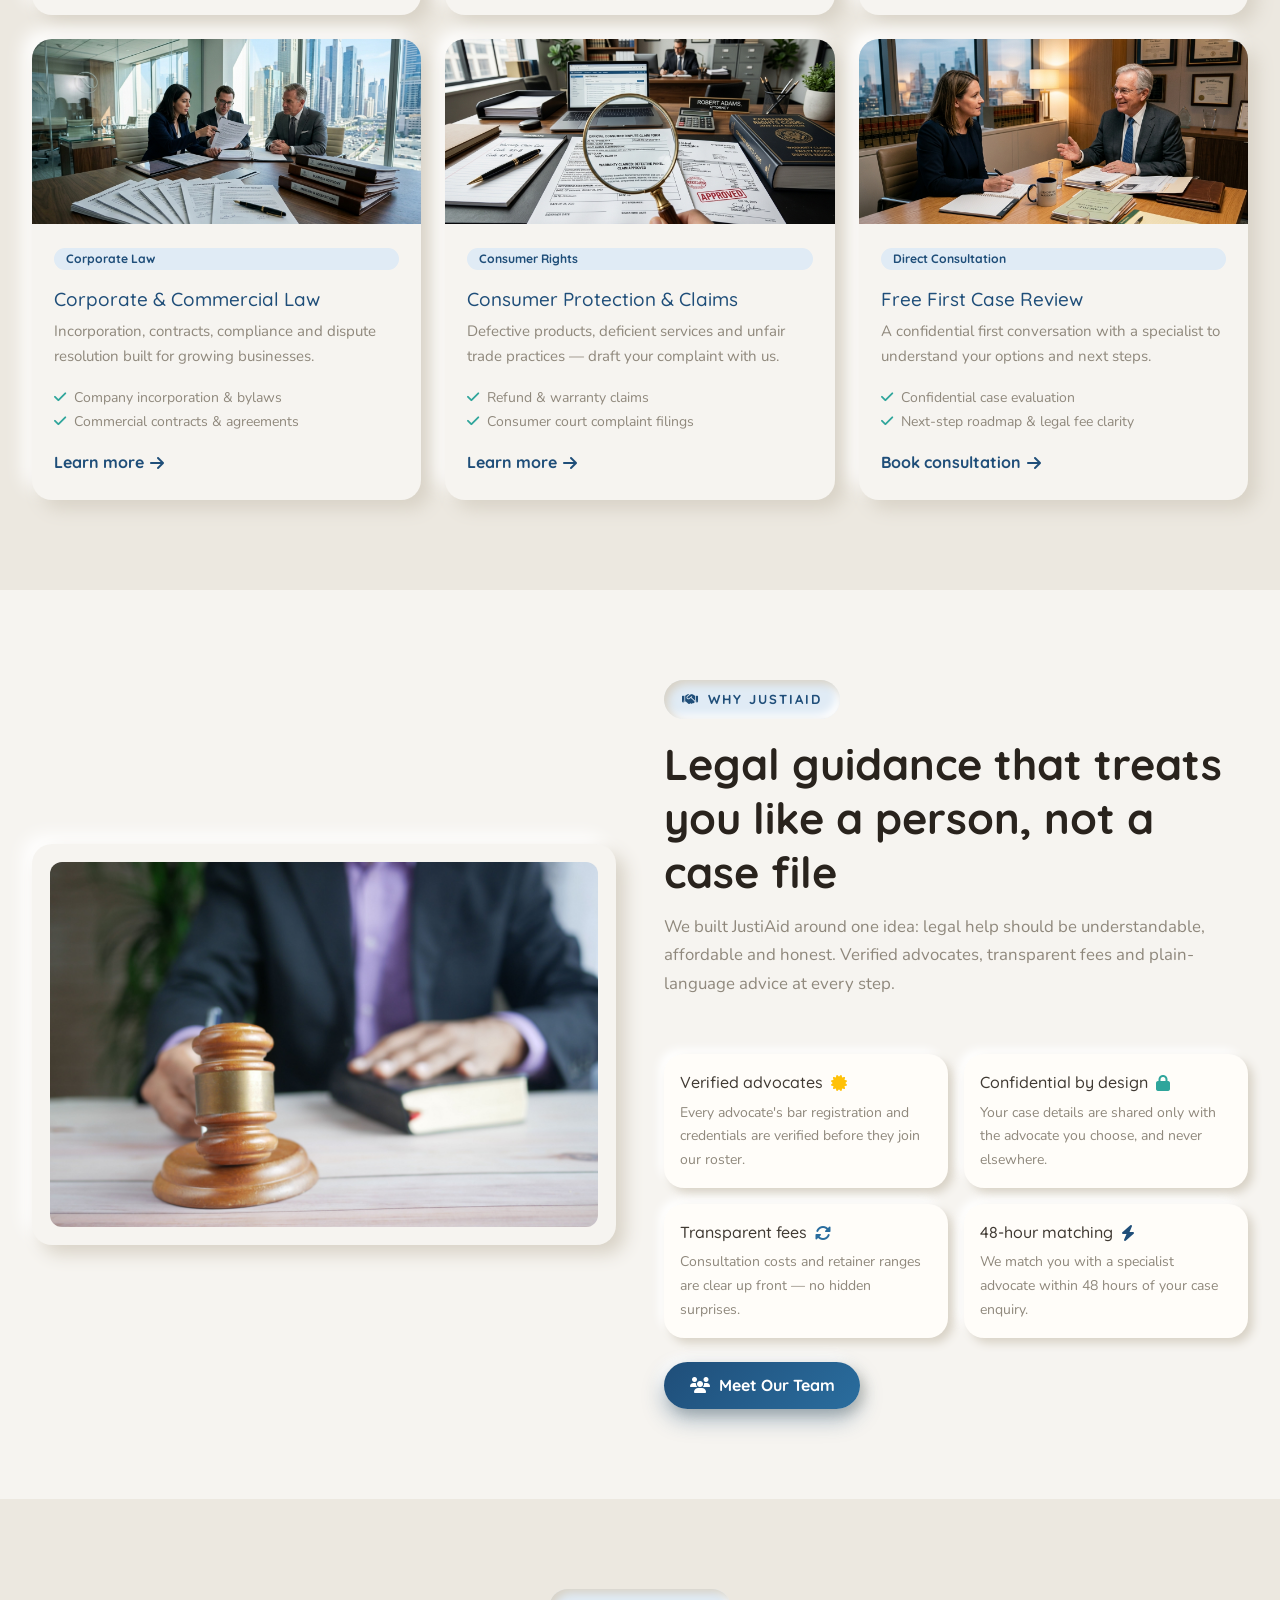
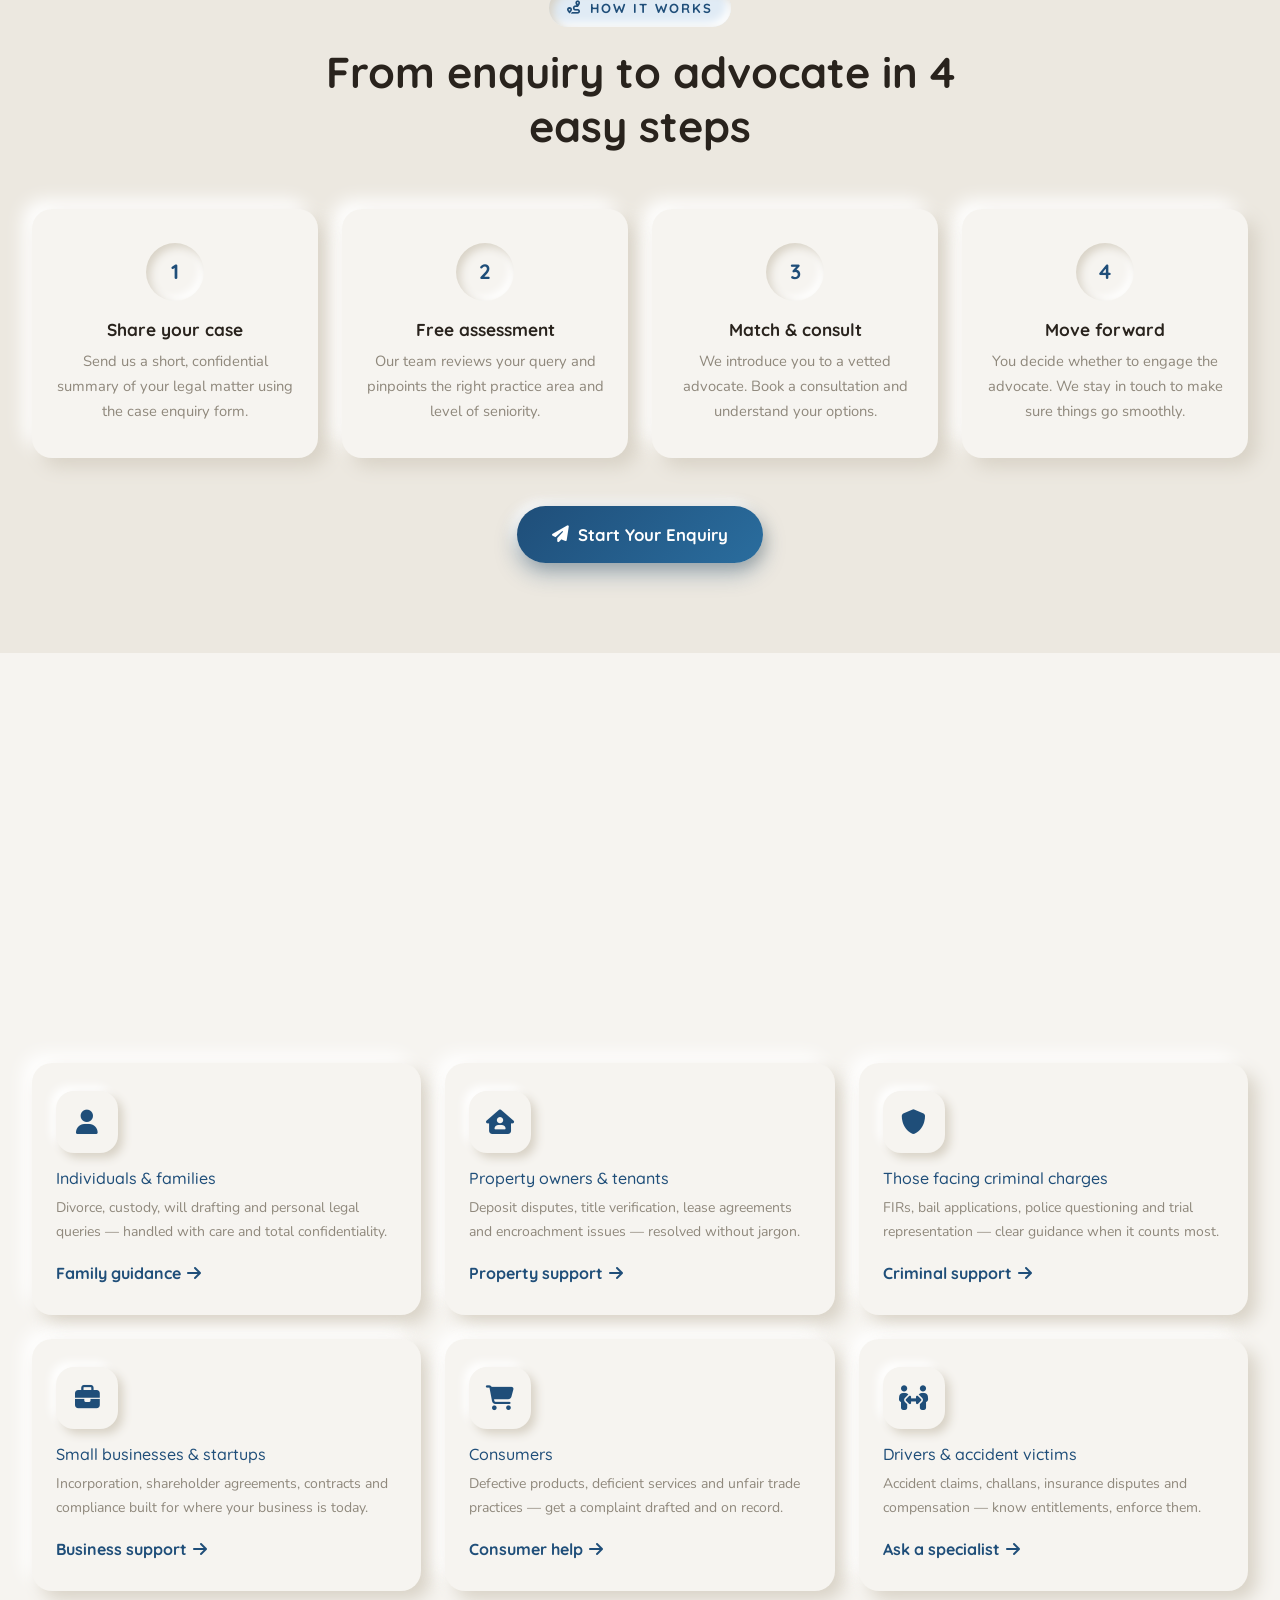
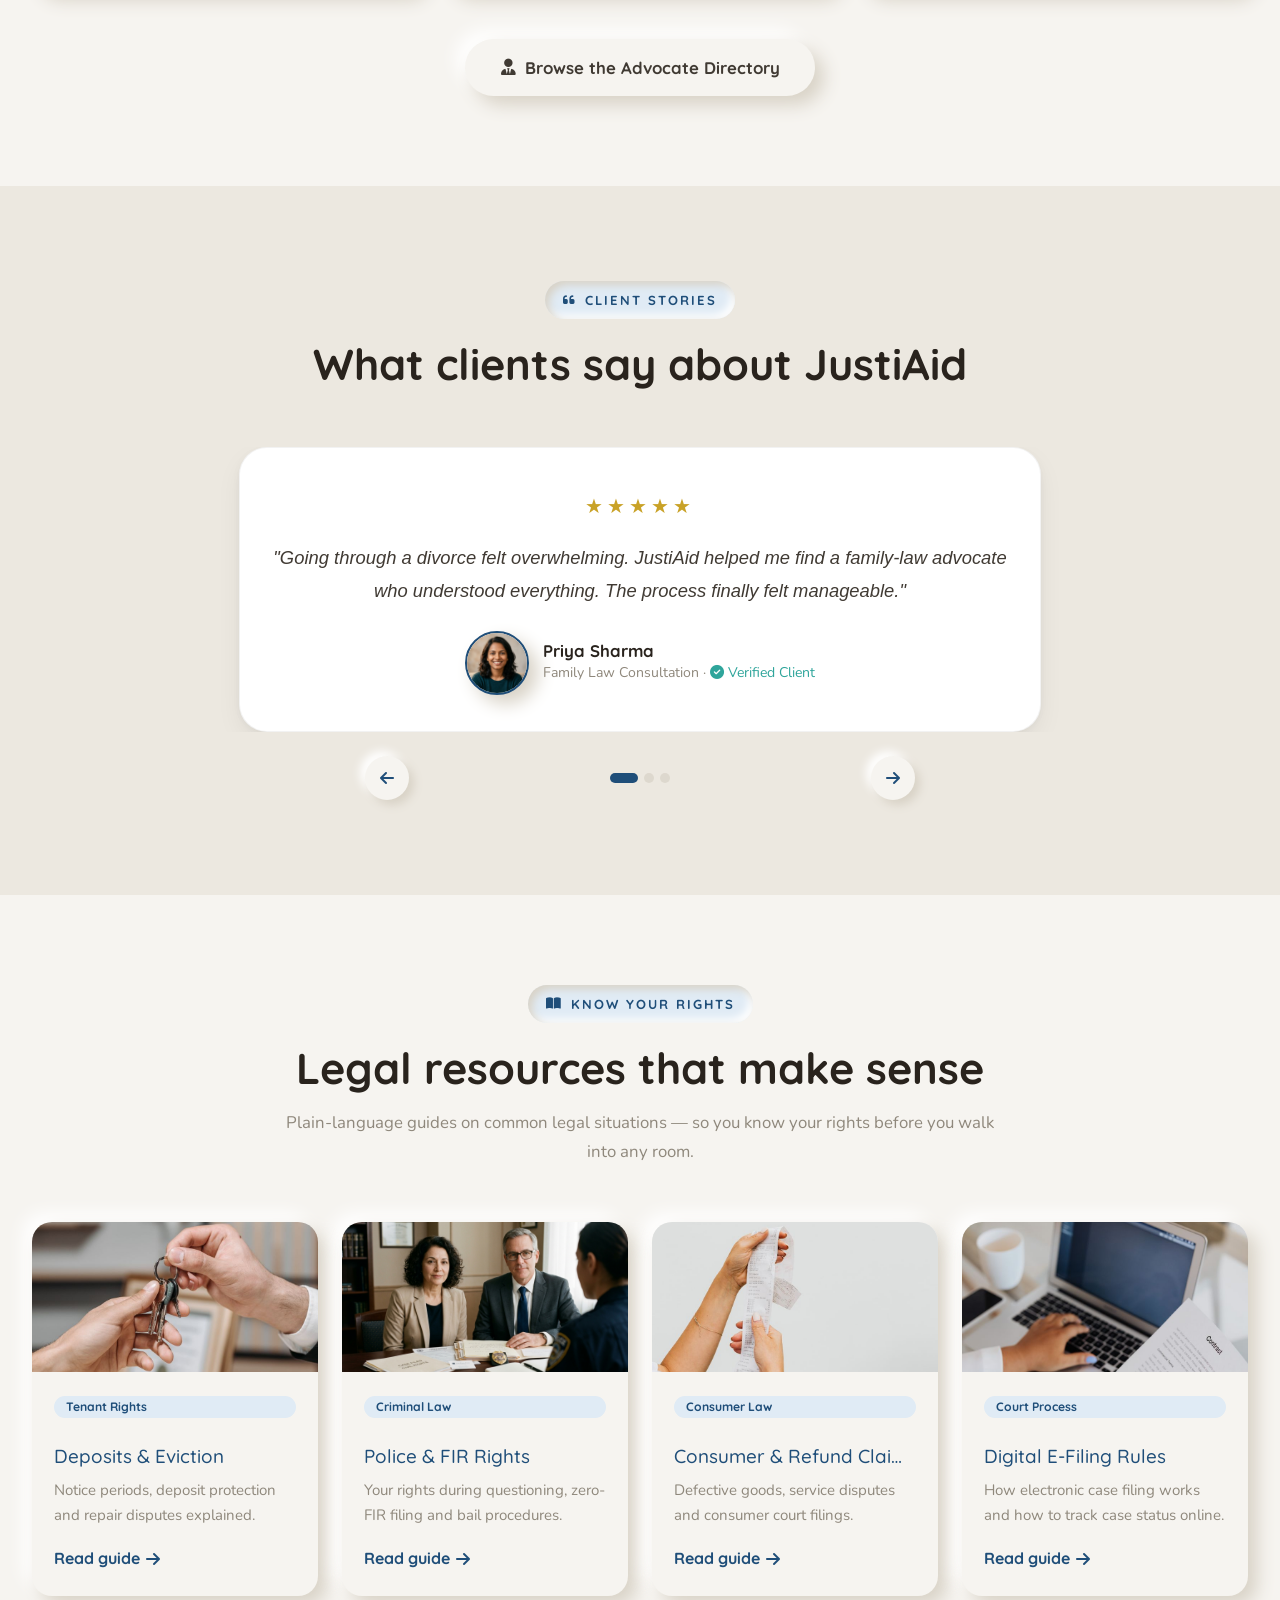
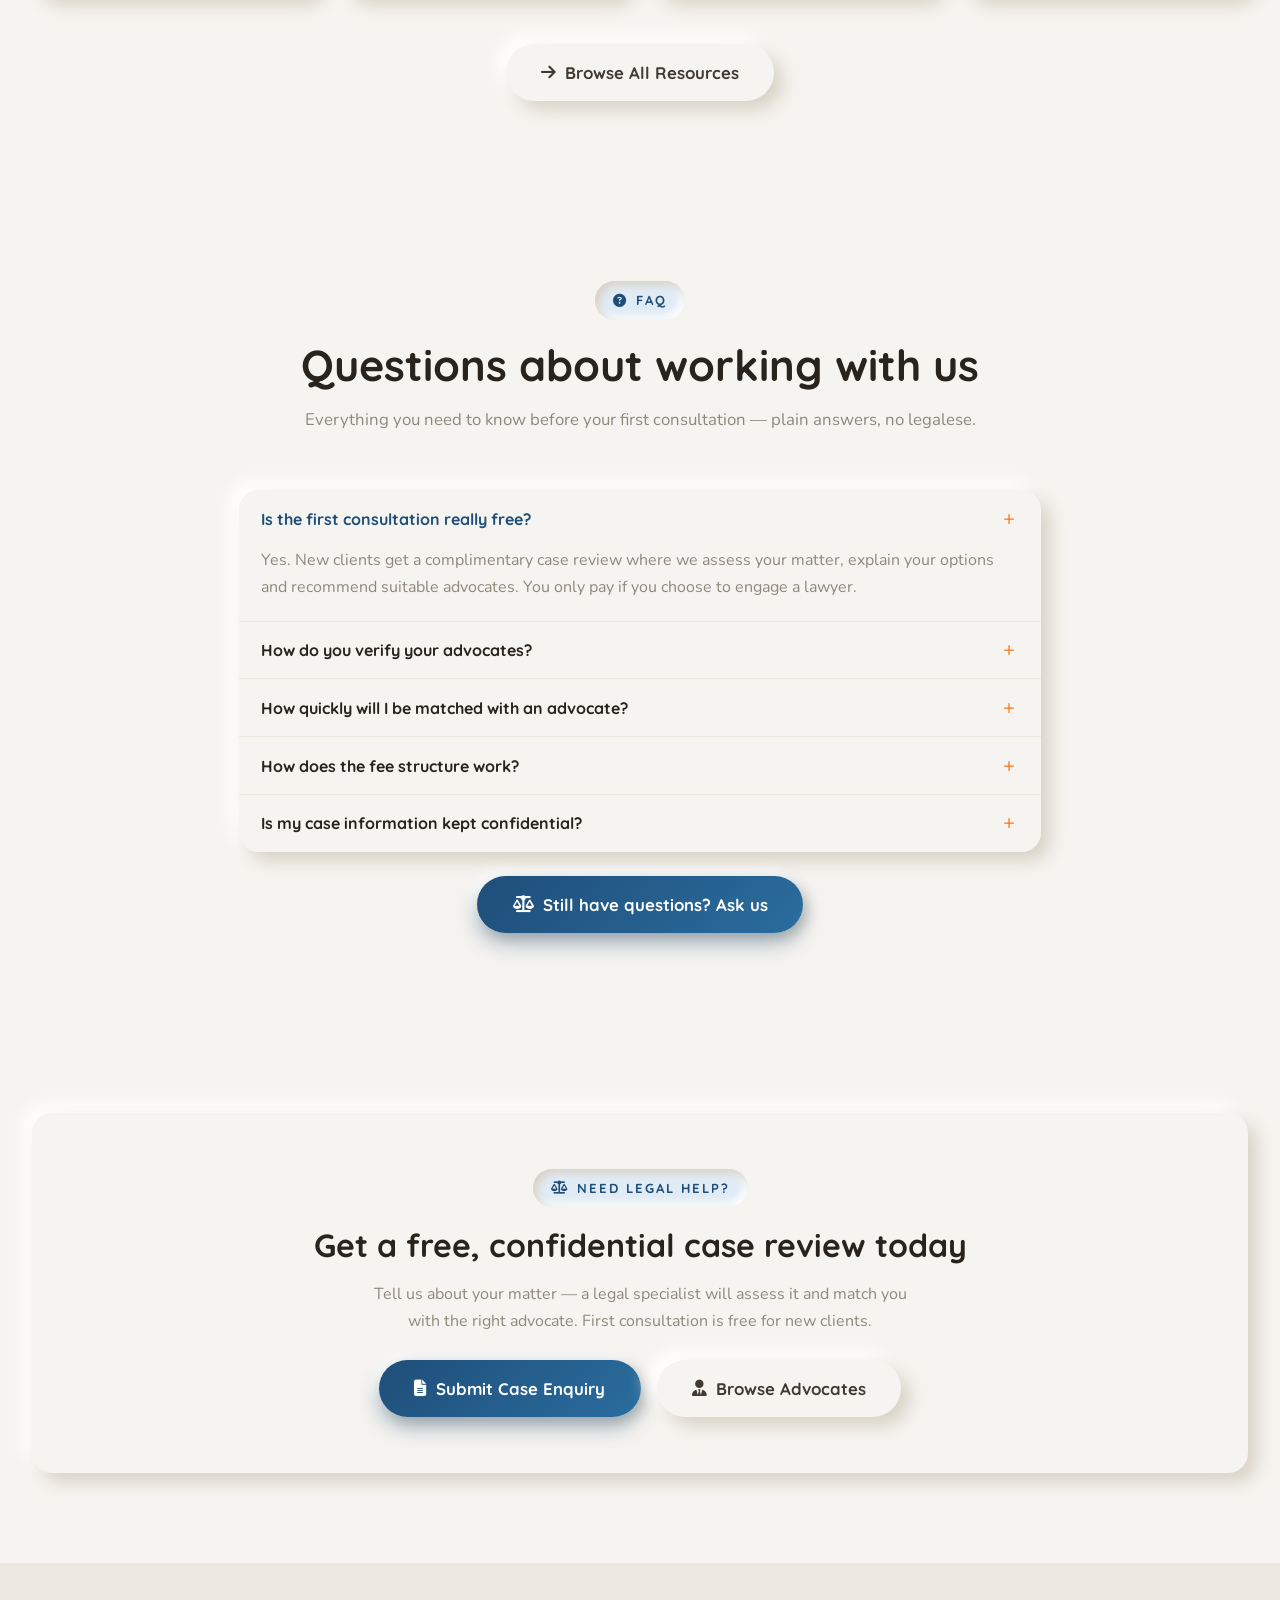
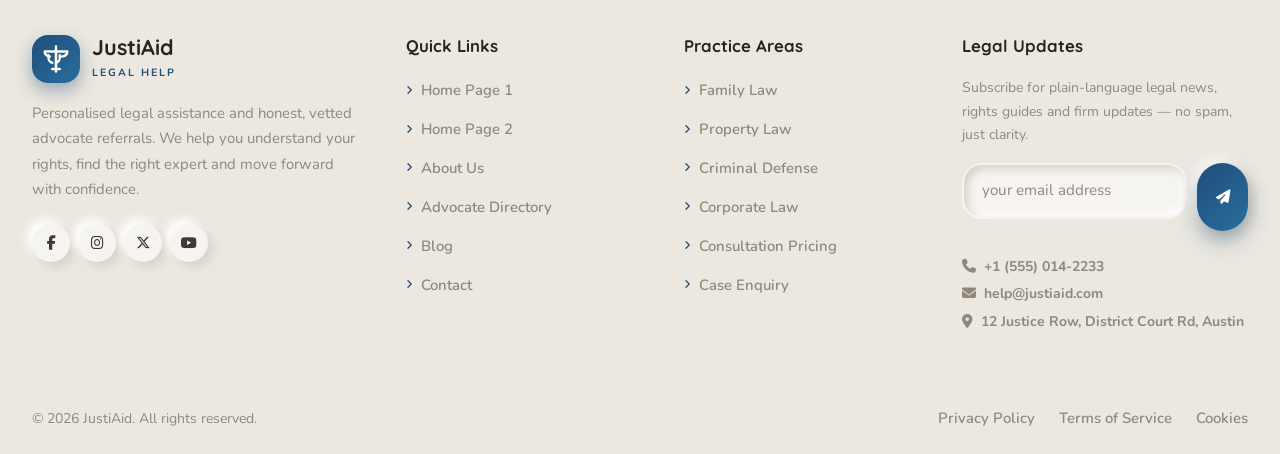
==== commit 8c46c10f: "changes" ====
--- a/index.html
+++ b/index.html
@@ -401,7 +401,7 @@
           <div class="carousel-inner">
             <div class="carousel-item active">
               <div class="row g-4 justify-content-center">
-                <div class="col-md-10 col-lg-8">
+                <div class="col-12 col-md-10 col-lg-8">
                   <div class="card-neu t-card text-center">
                     <div class="stars">★★★★★</div>
                     <blockquote>"Going through a divorce felt overwhelming. JustiAid helped me find a family-law advocate
@@ -419,7 +419,7 @@
             </div>
             <div class="carousel-item">
               <div class="row g-4 justify-content-center">
-                <div class="col-md-10 col-lg-8">
+                <div class="col-12 col-md-10 col-lg-8">
                   <div class="card-neu t-card text-center">
                     <div class="stars">★★★★★</div>
                     <blockquote>"The property advocate I was referred to caught an encumbrance no one else noticed. That
@@ -437,7 +437,7 @@
             </div>
             <div class="carousel-item">
               <div class="row g-4 justify-content-center">
-                <div class="col-md-10 col-lg-8">
+                <div class="col-12 col-md-10 col-lg-8">
                   <div class="card-neu t-card text-center">
                     <div class="stars">★★★★★</div>
                     <blockquote>"I was terrified after receiving a legal notice about my startup. The corporate advocate
--- a/css/style.css
+++ b/css/style.css
@@ -612,12 +612,12 @@
 .card-neu:hover { transform: translateY(-8px); box-shadow: var(--shadow-3); }
 
 aside .card-neu { height: auto; }
-aside.card-neu { height: auto; box-shadow: none; transform: none; }
-aside.card-neu:hover { transform: none; box-shadow: var(--shadow-2); }
+aside.card-neu { height: auto; box-shadow: var(--shadow-2); }
+aside.card-neu:hover { transform: translateY(-4px); box-shadow: var(--shadow-3); }
 
 /* Sticky blog / page sidebar */
 .sidebar-sticky { position: sticky; top: 90px; }
-.sidebar-sticky .card-neu { margin-bottom: 20px; }
+.sidebar-sticky .card-neu { margin-bottom: 20px; height: auto; }
 
 .icon-box {
   width: 62px; height: 62px; border-radius: 18px;
@@ -729,7 +729,7 @@
 .price-card ul li.disabled { color: var(--text-muted); text-decoration: line-through; }
 
 /* ============ Testimonials ============ */
-.t-card { padding: 34px 28px; height: 100%; }
+.t-card { padding: 42px 22px 36px; height: 100%; margin-inline: auto; }
 .t-card .stars { color: var(--gold); font-size: .95rem; letter-spacing: 2px; margin-bottom: 14px; }
 .t-card blockquote { color: var(--text); font-size: 1rem; margin: 0 0 20px; }
 .t-user { display: flex; align-items: center; gap: 14px; }
@@ -888,19 +888,20 @@
 
 /* ============ Page header / breadcrumb ============ */
 .page-header {
-  padding: 72px 0 58px;
+  padding: 68px 0 52px;
   position: relative;
   overflow: hidden;
-  margin-bottom: 48px;
+  margin-bottom: 36px;
   text-align: center;
   background: linear-gradient(rgba(var(--bg-rgb), .88), rgba(var(--bg-rgb), .88)), url('../assets/images/banner.jpg') center/cover no-repeat;
 }
 .page-header > .container, .hero > .container { position: relative; z-index: 1; }
 .page-header h1 {
-  font-size: clamp(2rem, 4vw, 2.9rem);
+  font-size: clamp(1.85rem, 3.8vw, 2.75rem);
   font-weight: 800;
   margin-bottom: 12px;
   color: #111111;
+  line-height: 1.25;
 }
 .page-header p,
 .page-header .text-muted,
@@ -921,6 +922,27 @@
 .breadcrumb a { color: var(--text-muted); font-weight: 600; }
 .breadcrumb a:hover { color: var(--accent); }
 .breadcrumb .active { color: var(--accent); font-weight: 600; }
+
+@media (max-width: 991.98px) {
+  .page-header {
+    padding: 48px 0 34px;
+    margin-bottom: 24px;
+  }
+}
+@media (max-width: 575.98px) {
+  .page-header {
+    padding: 38px 0 24px;
+    margin-bottom: 18px;
+  }
+  .page-header h1 {
+    font-size: 1.6rem;
+  }
+  .page-header p,
+  .page-header .text-muted,
+  .page-header-lead {
+    font-size: 0.92rem;
+  }
+}
 
 [data-theme="dark"] .page-header h1 {
   color: #ffffff !important;
@@ -966,19 +988,32 @@
 
 /* ============ Mobile Blog Search (360px & 768px) ============ */
 .blog-mobile-search-card {
+  height: auto !important;
+  min-height: auto !important;
   border-radius: var(--r-md);
   margin-bottom: 24px;
   background: var(--surface);
   border: 1px solid rgba(var(--accent-rgb), 0.12);
+  box-shadow: var(--shadow-1);
 }
 @media (max-width: 991.98px) {
   .blog-mobile-search-card {
     display: block !important;
-    margin-bottom: 22px;
+    height: auto !important;
+    margin-bottom: 20px;
   }
   .blog-mobile-search-card .field {
     width: 100%;
     font-size: 0.95rem;
+  }
+}
+@media (max-width: 575.98px) {
+  .blog-mobile-search-card {
+    padding: 16px 14px !important;
+    margin-bottom: 18px;
+  }
+  .blog-mobile-search-card .form-label {
+    font-size: 0.85rem;
   }
 }
 
@@ -1031,11 +1066,20 @@
   }
 }
 .t-card {
-  padding: 44px 38px 36px !important;
+  padding: 42px 22px 36px !important;
   border-radius: var(--r-lg);
   position: relative;
   margin-inline: auto;
-  box-shadow: var(--shadow-2);
+  max-width: 820px;
+  width: 100%;
+  background: #ffffff;
+  border: 1px solid rgba(0, 0, 0, 0.05);
+  box-shadow: 0 10px 28px -4px rgba(0, 0, 0, 0.08), 0 4px 12px -2px rgba(0, 0, 0, 0.04), -4px 0 16px -4px rgba(0, 0, 0, 0.03), 4px 0 16px -4px rgba(0, 0, 0, 0.03);
+}
+[data-theme="dark"] .t-card {
+  background: var(--surface);
+  border-color: rgba(255, 255, 255, 0.06);
+  box-shadow: 0 12px 28px -4px rgba(0, 0, 0, 0.5), 0 4px 12px -2px rgba(0, 0, 0, 0.35), -4px 0 16px -4px rgba(0, 0, 0, 0.3), 4px 0 16px -4px rgba(0, 0, 0, 0.3);
 }
 .t-card .stars {
   color: var(--gold);
@@ -1370,10 +1414,15 @@
   .hero-float.f1 { left: 10px; }
   .hero-float.f2 { right: 10px; }
   .footer-top { grid-template-columns: 1.4fr 1fr 1fr; }
+  .nav-pill-wrap { gap: 10px; margin-bottom: 32px; }
+  .nav-pill { padding: 10px 20px; font-size: 0.92rem; }
 }
 
 @media (max-width: 991.98px) {
-  .section { padding: 64px 0; }
+  .section { padding: 56px 0; }
+  .section.pt-2 { padding-top: 0 !important; }
+  .nav-pill-wrap { gap: 10px; margin-bottom: 28px; }
+  .nav-pill { padding: 9px 18px; font-size: 0.88rem; }
   .hero-inner { grid-template-columns: 1fr; gap: 56px; }
   .hero-visual { max-width: 500px; margin-inline: auto; }
   .hero { padding: 40px 0 70px; text-align: center; }
@@ -1386,16 +1435,52 @@
 }
 
 @media (max-width: 575.98px) {
-  .section { padding: 52px 0; }
+  .section { padding: 44px 0; }
+  .section.pt-2 { padding-top: 0 !important; }
   .footer-top { grid-template-columns: 1fr; }
   .hero-float { position: static; }
   .hero-float-wrap { display: flex; flex-direction: column; gap: 12px; margin-top: 20px; }
   .count-box { width: 76px; }
   .count-box b { font-size: 1.6rem; }
-  .auth-card { padding: 32px 22px; }
+  .auth-card { padding: 32px 22px; height: auto !important; }
   .news-form { flex-direction: column; }
   .back-top { right: 16px; bottom: 16px; }
   .row.g-5 { --bs-gutter-x: 1.5rem; --bs-gutter-y: 1.5rem; }
+  .t-card { padding: 32px 18px 26px !important; }
+
+  /* Blog 360px & small mobile adjustments */
+  .nav-pill-wrap {
+    gap: 8px;
+    margin-bottom: 22px;
+    justify-content: flex-start;
+  }
+  .nav-pill {
+    padding: 7px 14px;
+    font-size: 0.82rem;
+    gap: 6px;
+  }
+  .blog-card .card-thumb {
+    height: 175px;
+  }
+  .blog-card .card-body-neu {
+    padding: 18px 16px;
+  }
+  .blog-card .card-body-neu h3 {
+    font-size: 1.02rem;
+  }
+  .card-neu.neu-lg {
+    padding: 28px 18px !important;
+    height: auto !important;
+  }
+  [data-newsletter] .input-group-wrap {
+    flex-direction: column;
+    align-items: stretch !important;
+  }
+  [data-newsletter] .input-group-wrap .field,
+  [data-newsletter] .input-group-wrap .btn {
+    width: 100% !important;
+    min-width: 0 !important;
+  }
 }
 
 /* Narrow phones (≈360px and below): the brand, theme toggle, RTL toggle and
@@ -1446,7 +1531,12 @@
 [dir="rtl"] .dropdown::before { left: auto; right: 26px; }
 [dir="rtl"] .dropdown a:hover { transform: translateX(-4px); }
 [dir="rtl"] .ba-handle { transform: translateX(50%); }
-[dir="rtl"] .carousel-item { direction: rtl; }
+[dir="rtl"] .carousel-item {
+  float: right;
+  margin-left: -100%;
+  margin-right: 0;
+  direction: rtl;
+}
 [dir="rtl"] .page-header .text-lg-start { text-align: right !important; }
 [dir="rtl"] .page-header .justify-content-lg-start { justify-content: flex-start !important; }
 [dir="rtl"] .back-top { right: auto; left: 26px; }
